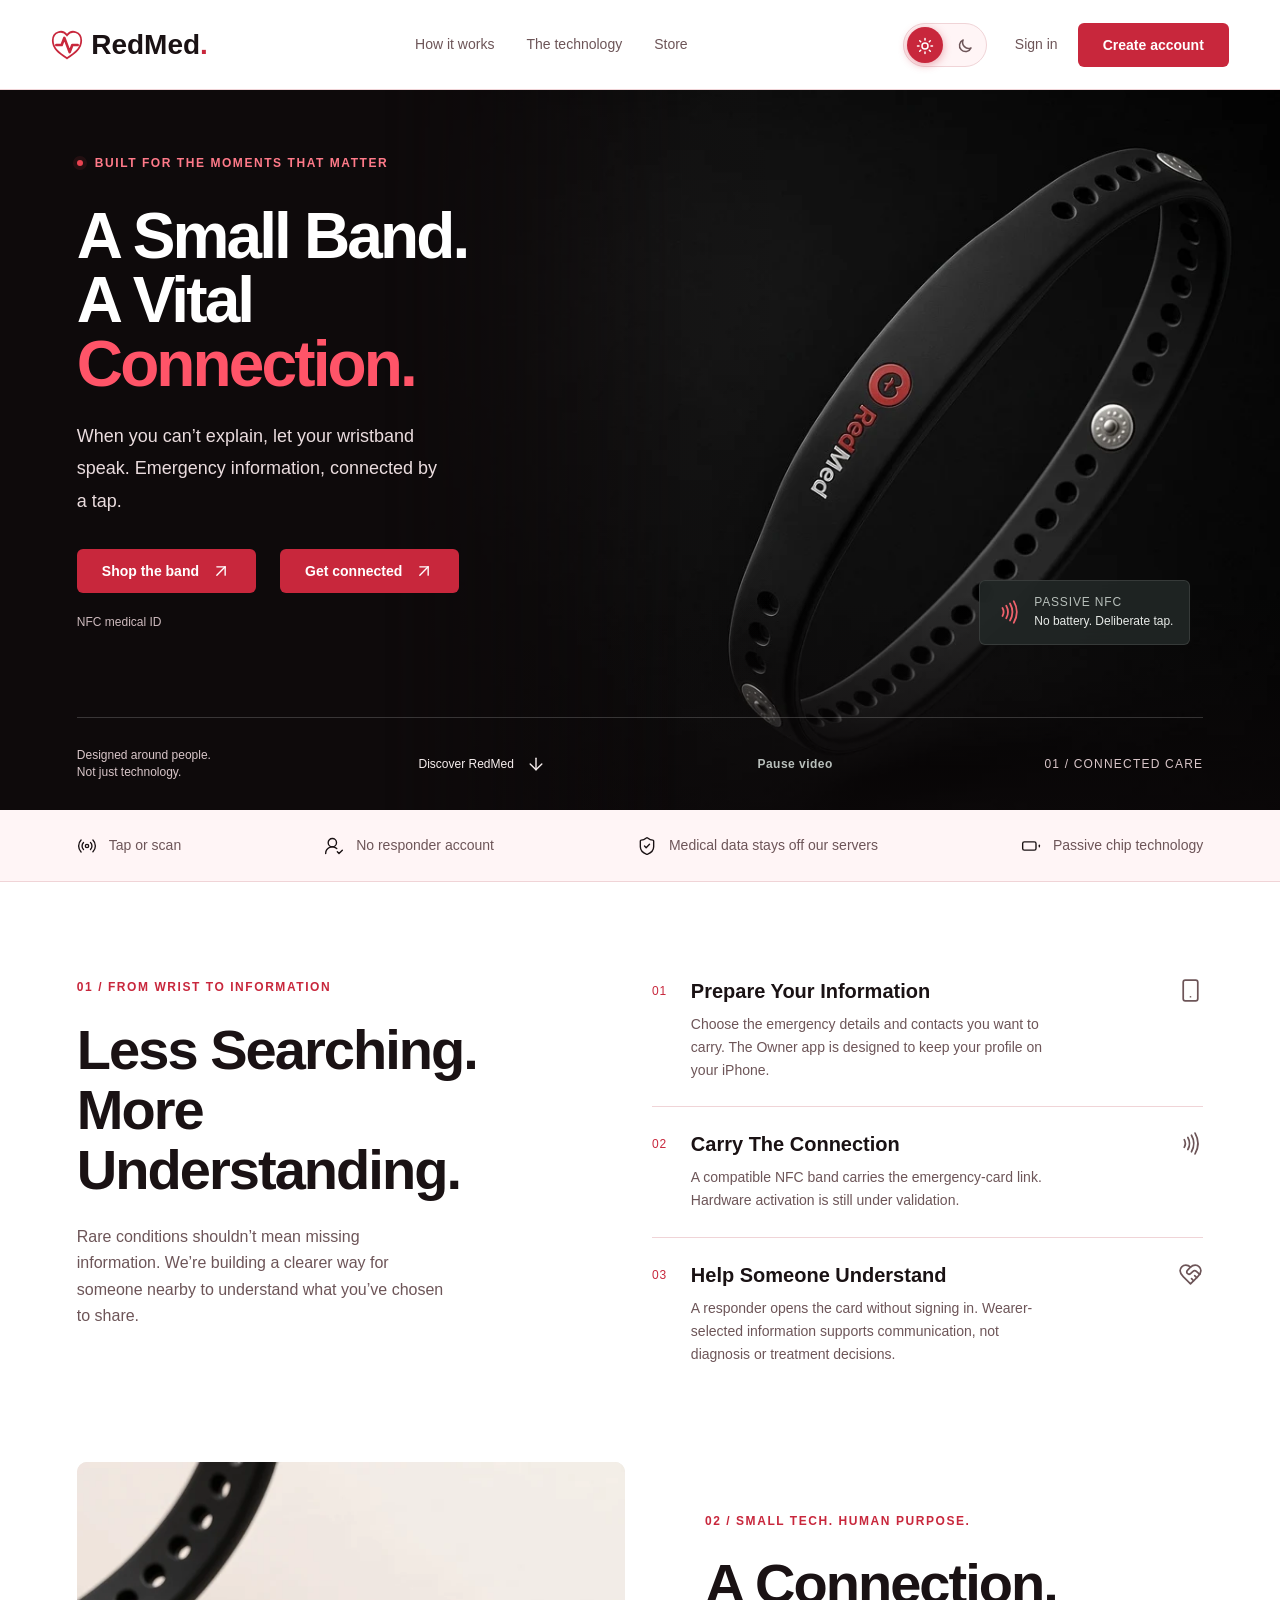
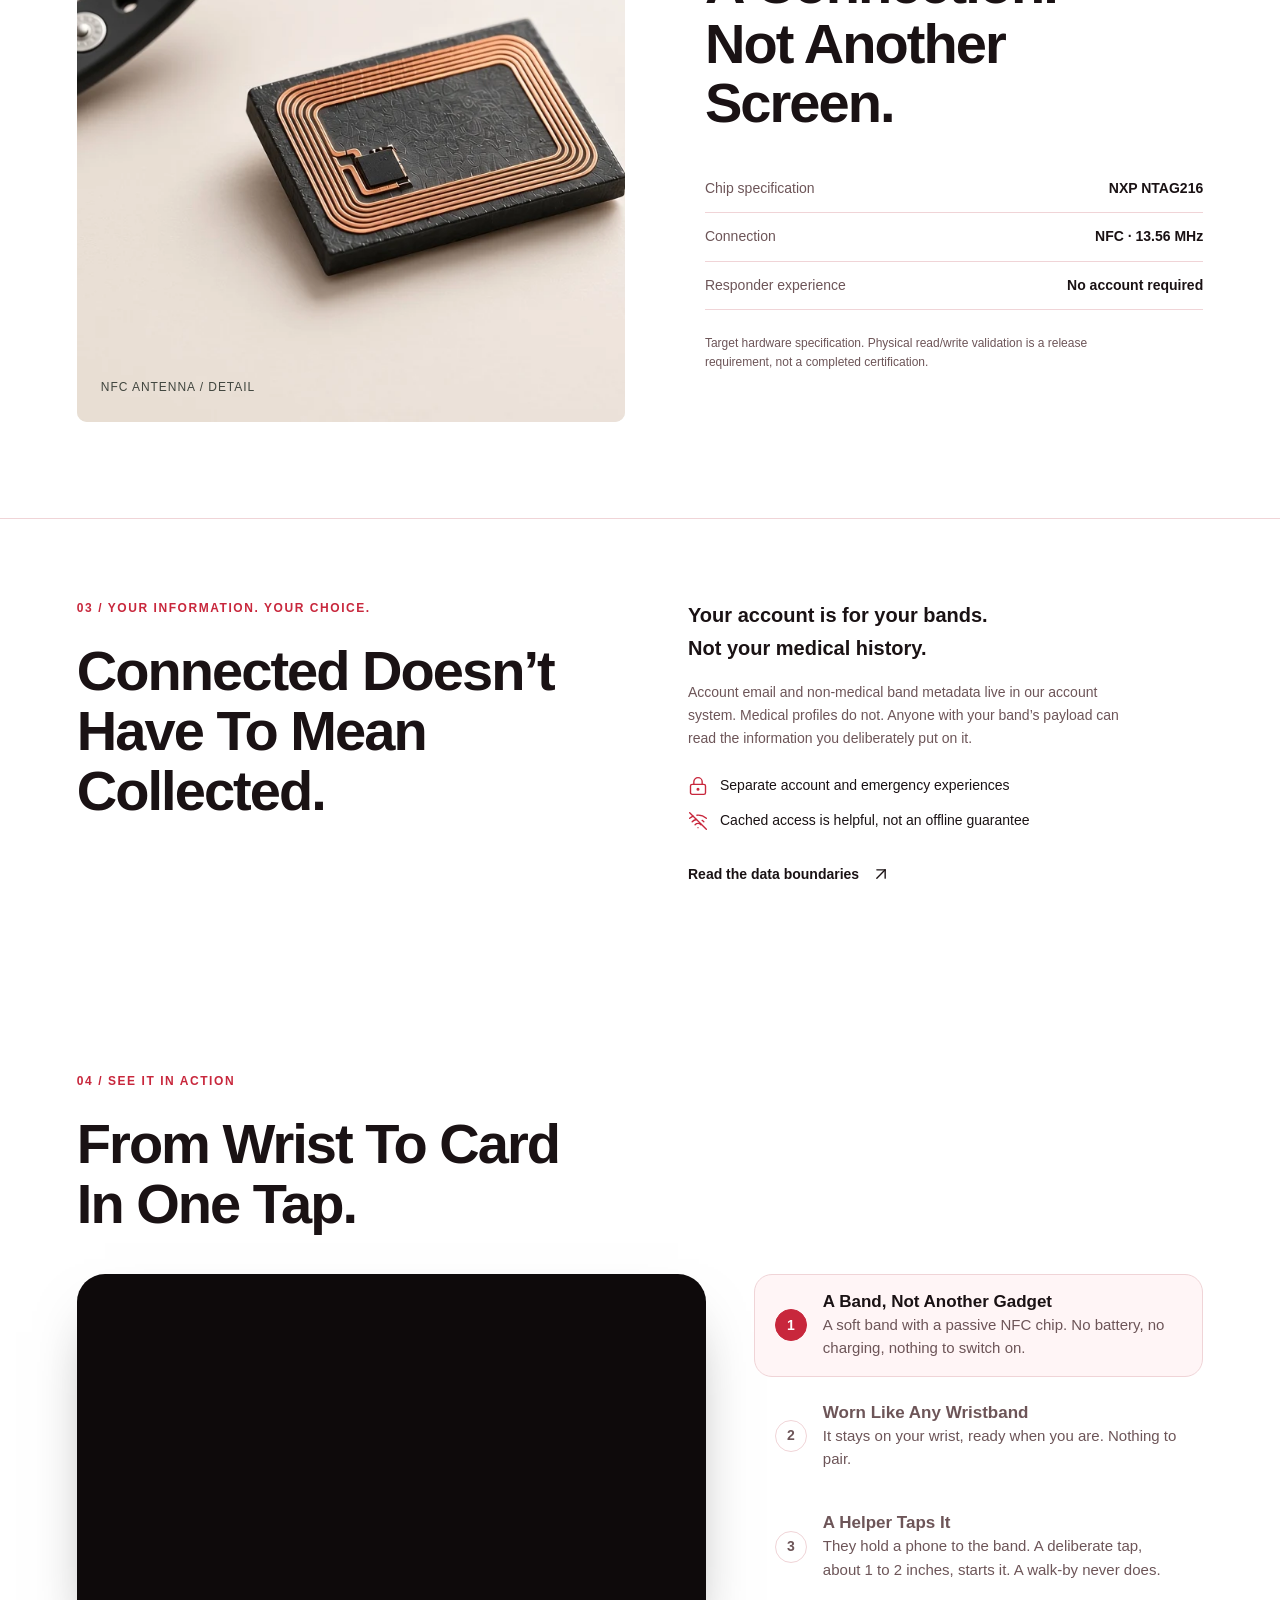
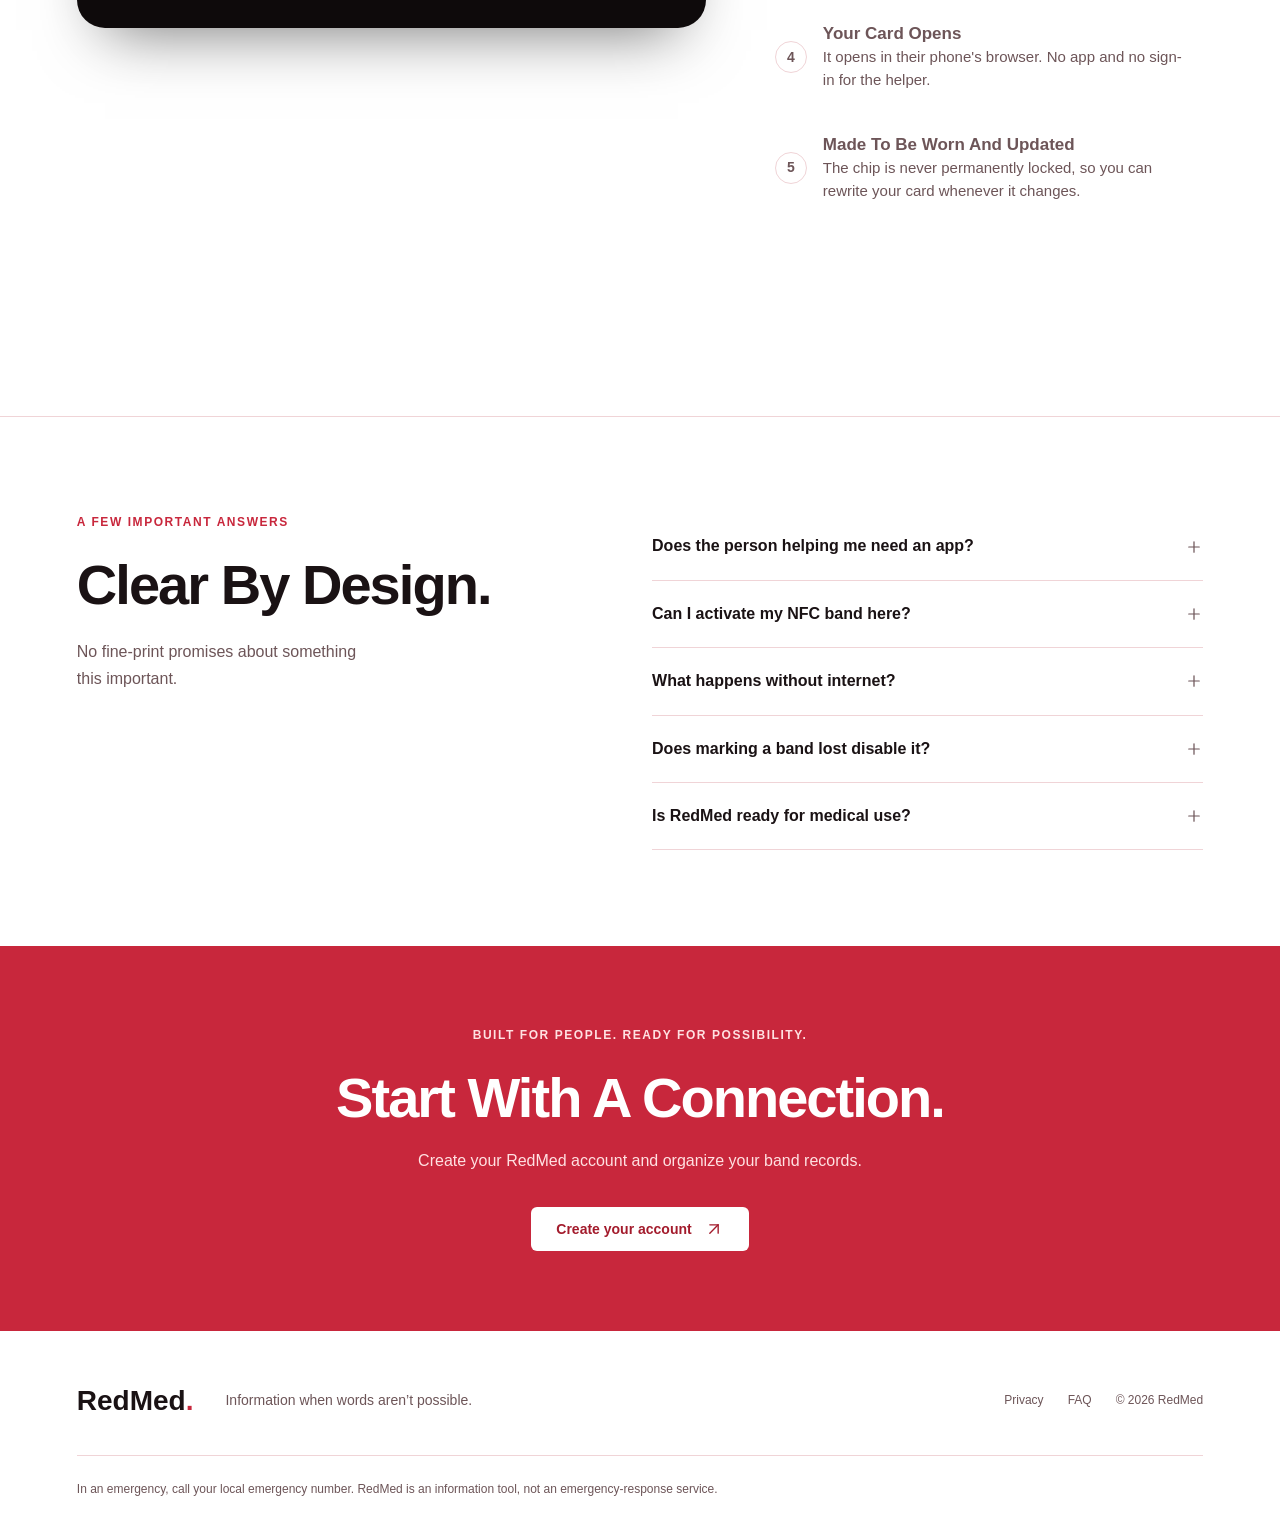
==== index.html @ 0100a0ba "Sync passerby shell from Roooted1776/frisky" ====
<!doctype html>
<html lang="en">
<head>
  <meta charset="UTF-8">
  <meta name="viewport" content="width=device-width, initial-scale=1">
  <meta name="theme-color" content="#ffffff">
  <meta name="referrer" content="no-referrer">
  <meta name="description" content="RedMed is building a medical ID wristband that connects a deliberate NFC tap to wearer-selected emergency information.">
  <title>RedMed · A small band. A vital connection.</title>
  <link rel="icon" href="./favicon.svg" type="image/svg+xml">
  <link rel="preconnect" href="https://api.fontshare.com">
  <link href="https://api.fontshare.com/v2/css?f[]=satoshi@400,500,700,900&f[]=cabinet-grotesk@500,700,800&display=swap" rel="stylesheet">
  <script src="./legacy.js?v=20261002a"></script>
  <script src="./theme.js?v=20261002a"></script>
  <script type="module" crossorigin src="./assets/index-persist-admin.js"></script>
  <link rel="stylesheet" crossorigin href="./assets/index-B1ncWDwK.css">
  <link rel="stylesheet" href="./red-white.css?v=20261002a">
  <script type="module" src="./theme.js?v=20261002a"></script>
  <link rel="preload" as="image" href="./band-hero.webp" fetchpriority="high">
  <style>
    @media(max-width:900px){.hero-actions{flex-wrap:wrap}}
    .hero-product{cursor:pointer}
    .hero-product>video{position:absolute;inset:0;z-index:0;width:100%;height:100%;object-fit:cover;object-position:65% center;pointer-events:none;transition:transform .35s ease-out}
    .hero-product>video[hidden]{display:none}
    .hero-product .product-tag,.hero-product figcaption{z-index:1}
    .hero-motion{border:0;background:transparent;color:#b8bfbb;font:inherit;font-size:.75rem;font-weight:700;letter-spacing:.04em;min-height:44px;padding:0 .25rem;cursor:pointer}
    .hero-motion:hover,.hero-motion:focus-visible{color:#fff}
    @media(max-width:820px){.hero-product>video{object-position:60% center}.hero-bottom{flex-wrap:wrap;row-gap:.5rem}}
    @media(prefers-reduced-motion:reduce){.hero-product>video{transition:none}}
  </style>
</head>
<body>
  <a class="skip" href="#main">Skip to content</a>
  <header class="header">
    <a class="brand" href="#" aria-label="RedMed home">
      <svg viewBox="0 0 36 36" fill="none" aria-hidden="true"><path d="M6 18h6l3-8 6 16 3-8h6" stroke="currentColor" stroke-width="3" stroke-linecap="round" stroke-linejoin="round"/><path d="M18 33C9 27 2 22 2 13 2 3 13 0 18 7 23 0 34 3 34 13c0 9-7 14-16 20Z" stroke="currentColor" stroke-width="2"/></svg>
      <span>RedMed<span class="brand-dot">.</span></span>
    </a>
    <nav aria-label="Main navigation"><a href="#how">How it works</a><a href="#technology">The technology</a><a href="https://redmed.live/store/" rel="noreferrer">Store</a></nav>
    <div class="header-actions"><button class="theme-switch" id="theme-toggle" type="button" role="switch" aria-checked="false" aria-label="Dark mode" title="Switch between light and dark"><span class="tt-track"><svg class="tt-sun" viewBox="0 0 24 24" aria-hidden="true"><circle cx="12" cy="12" r="4"/><path d="M12 2v2M12 20v2M4.9 4.9l1.4 1.4M17.7 17.7l1.4 1.4M2 12h2M20 12h2M4.9 19.1l1.4-1.4M17.7 6.3l1.4-1.4"/></svg><svg class="tt-moon" viewBox="0 0 24 24" aria-hidden="true"><path d="M20 14.5A8 8 0 0 1 9.5 4 8 8 0 1 0 20 14.5z"/></svg><span class="tt-thumb"></span></span></button><button class="text-button account-trigger" data-mode="signin">Sign in</button><button class="button small account-trigger" data-mode="signup">Create account</button></div>
  </header>
  <main id="main">
    <section class="hero">
      <div class="hero-copy">
        <p class="eyebrow"><span class="signal-dot"></span> BUILT FOR THE MOMENTS THAT MATTER</p>
        <h1>A small band.<br>A vital <span>connection.</span></h1>
        <p class="hero-description">When you can’t explain, let your wristband speak. Emergency information, connected by a tap.</p>
        <div class="hero-actions"><a class="button" href="https://redmed.live/store/">Shop the band <i data-lucide="arrow-up-right"></i></a><button class="button account-trigger" data-mode="signup">Get connected <i data-lucide="arrow-up-right"></i></button><button class="text-button" id="demo-open" hidden><span class="play"><i data-lucide="play"></i></span> See how it works</button></div>
        <p class="hero-note">NFC medical ID</p>
      </div>
      <figure class="hero-product">
        <img src="./band-hero.webp" alt="" aria-hidden="true" width="1429" height="804">
        <video id="hero-video" autoplay muted loop playsinline preload="auto" poster="./band-hero.webp" width="1264" height="720" aria-label="RedMed band">
          <source src="/assets/hero-mobile.mp4" type="video/mp4" media="(max-width: 820px)">
          <source src="/assets/hero-hd.mp4" type="video/mp4">
        </video>
        <div class="product-tag"><i data-lucide="nfc"></i><span>PASSIVE NFC<br><strong>No battery. Deliberate tap.</strong></span></div>
        <figcaption>REDMED BAND</figcaption>
      </figure>
      <div class="hero-bottom"><span>Designed around people.<br>Not just technology.</span><a href="#how">Discover RedMed <i data-lucide="arrow-down"></i></a><button type="button" class="hero-motion" id="hero-motion" data-film="hero-video" aria-pressed="false"><span id="hero-motion-label" data-film-label>Pause video</span></button><span class="hero-index">01 / CONNECTED CARE</span></div>
    </section>
    <div class="principles"><span><i data-lucide="radio"></i> Tap or scan</span><span><i data-lucide="user-round-check"></i> No responder account</span><span><i data-lucide="shield-check"></i> Medical data stays off our servers</span><span><i data-lucide="battery"></i> Passive chip technology</span></div>
    <section class="story section" id="how">
      <div class="section-heading"><p class="eyebrow">01 / FROM WRIST TO INFORMATION</p><h2>Less searching.<br>More understanding.</h2><p>Rare conditions shouldn’t mean missing information. We’re building a clearer way for someone nearby to understand what you’ve chosen to share.</p></div>
      <div class="steps">
        <article><span class="step-number">01</span><div><h3>Prepare your information</h3><p>Choose the emergency details and contacts you want to carry. The Owner app is designed to keep your profile on your iPhone.</p></div><i data-lucide="smartphone"></i></article>
        <article><span class="step-number">02</span><div><h3>Carry the connection</h3><p>A compatible NFC band carries the emergency-card link. Hardware activation is still under validation.</p></div><i data-lucide="nfc"></i></article>
        <article><span class="step-number">03</span><div><h3>Help someone understand</h3><p>A responder opens the card without signing in. Wearer-selected information supports communication, not diagnosis or treatment decisions.</p></div><i data-lucide="heart-handshake"></i></article>
      </div>
    </section>
    <section class="technology section" id="technology">
      <div class="tech-image"><img src="./nfc-detail.webp" alt="Copper NFC antenna beside a silicone band" width="1429" height="804" loading="lazy"><span class="image-label">NFC ANTENNA / DETAIL</span></div>
      <div class="tech-copy"><p class="eyebrow">02 / SMALL TECH. HUMAN PURPOSE.</p><h2>A connection.<br>Not another screen.</h2><dl><div><dt>Chip specification</dt><dd>NXP NTAG216</dd></div><div><dt>Connection</dt><dd>NFC · 13.56 MHz</dd></div><div><dt>Responder experience</dt><dd>No account required</dd></div></dl><p class="fineprint">Target hardware specification. Physical read/write validation is a release requirement, not a completed certification.</p></div>
    </section>
    <section class="privacy-section section" id="privacy">
      <div><p class="eyebrow">03 / YOUR INFORMATION. YOUR CHOICE.</p><h2>Connected doesn’t<br>have to mean collected.</h2></div>
      <div class="privacy-copy"><p class="large-copy">Your account is for your bands.<br>Not your medical history.</p><p>Account email and non-medical band metadata live in our account system. Medical profiles do not. Anyone with your band’s payload can read the information you deliberately put on it.</p><div class="privacy-line"><i data-lucide="lock-keyhole"></i><span>Separate account and emergency experiences</span></div><div class="privacy-line"><i data-lucide="wifi-off"></i><span>Cached access is helpful, not an offline guarantee</span></div><button class="text-button" id="privacy-open">Read the data boundaries <i data-lucide="arrow-up-right"></i></button></div>
    </section>
    <section class="process-section section" id="process" aria-labelledby="process-head">
      <div class="process-heading"><p class="eyebrow">04 / SEE IT IN ACTION</p><h2 id="process-head">From wrist to card<br>in one tap.</h2></div>
      <figure class="process-film">
        <video id="process-film" autoplay muted loop playsinline preload="metadata" poster="/assets/how-it-works-poster.jpg" width="1280" height="720" aria-label="A RedMed band is worn, a phone taps it, and the emergency card opens">
          <source src="/assets/how-it-works.webm" type="video/webm">
          <source src="/assets/how-it-works.mp4" type="video/mp4">
        </video>
      </figure>
      <ol class="process-steps" aria-label="What happens in the video">
        <li><button type="button" class="process-step on" data-start="0" data-end="4"><span class="n">1</span><span class="t"><h3>A band, not another gadget</h3><p>A soft band with a passive NFC chip. No battery, no charging, nothing to switch on.</p></span></button></li>
        <li><button type="button" class="process-step" data-start="4" data-end="6"><span class="n">2</span><span class="t"><h3>Worn like any wristband</h3><p>It stays on your wrist, ready when you are. Nothing to pair.</p></span></button></li>
        <li><button type="button" class="process-step" data-start="6" data-end="8"><span class="n">3</span><span class="t"><h3>A helper taps it</h3><p>They hold a phone to the band. A deliberate tap, about 1 to 2 inches, starts it. A walk-by never does.</p></span></button></li>
        <li><button type="button" class="process-step" data-start="8" data-end="10"><span class="n">4</span><span class="t"><h3>Your card opens</h3><p>It opens in their phone's browser. No app and no sign-in for the helper.</p></span></button></li>
        <li><button type="button" class="process-step" data-start="10" data-end="12.05"><span class="n">5</span><span class="t"><h3>Made to be worn and updated</h3><p>The chip is never permanently locked, so you can rewrite your card whenever it changes.</p></span></button></li>
      </ol>
      <p class="process-detail" id="process-detail"></p>
    </section>
    <section class="faq section" id="questions">
      <div><p class="eyebrow">A FEW IMPORTANT ANSWERS</p><h2>Clear by design.</h2><p>No fine-print promises about something this important.</p></div>
      <div class="faq-list">
        <details><summary>Does the person helping me need an app?<i data-lucide="plus"></i></summary><p>The Assist web card is designed to open from a compatible phone’s NFC reader or camera without a RedMed account. Device compatibility and a usable web connection or previously cached shell are required.</p></details>
        <details><summary>Can I activate my NFC band here?<i data-lucide="plus"></i></summary><p>This portal can register a chip’s serial number on supported Web NFC devices, or let you enter it manually. That is an inventory record, not medical-card activation. The native iOS writing and read-back flow remains a separate, gated feature.</p></details>
        <details><summary>What happens without internet?<i data-lucide="plus"></i></summary><p>A previously loaded Assist shell may work from its cache. A phone that has never opened it cannot rely on offline access. Keep essential engraved information or another non-digital backup.</p></details>
        <details><summary>Does marking a band lost disable it?<i data-lucide="plus"></i></summary><p>No. Statuses here are private inventory labels. A local payload on a band cannot be remotely revoked or rewritten through this account.</p></details>
        <details><summary>Is RedMed ready for medical use?<i data-lucide="plus"></i></summary><p>Clinical-content review, physical-band validation and production-origin readiness are still release gates. It is not a replacement for emergency services or professional medical care.</p></details>
      </div>
    </section>
    <section class="closing"><p class="eyebrow">BUILT FOR PEOPLE. READY FOR POSSIBILITY.</p><h2>Start with a connection.</h2><p>Create your RedMed account and organize your band records.</p><button class="button light account-trigger" data-mode="signup">Create your account <i data-lucide="arrow-up-right"></i></button></section>
  </main>
  <footer><a class="brand" href="#"><span>RedMed<span class="brand-dot">.</span></span></a><p>Information when words aren’t possible.</p><div><button class="text-button" id="footer-privacy">Privacy</button><a href="#questions">FAQ</a><span>© 2026 RedMed</span></div><p class="footer-disclaimer">In an emergency, call your local emergency number. RedMed is an information tool, not an emergency-response service.</p></footer>

  <dialog id="account-dialog" aria-labelledby="account-title">
    <button class="icon-button dialog-close" aria-label="Close account"><i data-lucide="x"></i></button>
    <div class="auth-view" id="auth-view"><p class="eyebrow">YOUR REDMED CONNECTION</p><h2 id="account-title">Welcome back.</h2><p id="auth-description">Sign in to manage your band records.</p><div class="auth-tabs" role="group" aria-label="Account mode"><button id="signin-tab" class="active">Sign in</button><button id="signup-tab">Create account</button></div>
      <form id="auth-form"><label id="username-field" hidden>Username (optional)<input id="auth-username" name="username" type="text" autocomplete="username" minlength="3" maxlength="24" pattern="[A-Za-z0-9_]{3,24}" placeholder="letters, numbers, underscore"></label><label>Email address<input id="auth-email" name="email" type="email" autocomplete="email" required maxlength="254" placeholder="you@example.com"></label><label>Password<input id="auth-password" name="password" type="password" autocomplete="current-password" required minlength="12" maxlength="128" placeholder="At least 12 characters"></label><label class="consent" id="signup-consent" hidden><input type="checkbox" id="privacy-consent"> <span>I understand this account stores email and band metadata, not medical information. I have read the <button type="button" id="consent-privacy">data boundaries</button>.</span></label><button class="button full" id="auth-submit">Sign in <i data-lucide="arrow-right"></i></button></form>
      <div class="auth-help"><button class="text-button" id="forgot-password">Forgot password?</button><button class="text-button" id="verify-open">Confirm email / invitation</button></div>
      <section id="verify-panel" hidden><h3>Finish your connection.</h3><p class="fineprint">Paste the confirmation, invitation or recovery link from your RedMed email. It is verified directly with Supabase, never saved in your band records. Do not paste a medical-card link.</p><form id="verify-form"><label>Email verification link<input id="verification-link" type="url" autocomplete="off" required maxlength="4096" placeholder="https://…supabase.co/auth/v1/verify?…"></label><button class="button secondary full">Verify email link</button></form><button class="text-button" id="resend-confirmation">Resend signup confirmation</button></section>
      <p id="auth-status" class="status" role="status" aria-live="polite"></p><p class="fineprint">This sign-in stays on this browser until you sign out. Never enter medical information here.</p>
    </div>
    <div id="dashboard" hidden>
      <p class="eyebrow">MEMBER WORKSPACE</p><h2>Your connection hub.</h2><p id="member-email" class="member-email"></p><button class="button secondary full" id="admin-open" hidden>Administration <i data-lucide="shield-check"></i></button>
      <div class="dashboard-heading"><div><h3>Your bands</h3><p class="fineprint">Private inventory. Not activation or proof of ownership.</p></div><button id="refresh-bands" class="icon-button" aria-label="Refresh bands"><i data-lucide="refresh-cw"></i></button></div>
      <div id="bands-list" aria-live="polite"></div>
      <details class="register-panel"><summary>Register a band record <i data-lucide="plus"></i></summary><p class="fineprint">Use only a hardware UID. Do not paste a link, emergency card, or medical details.</p><button class="button secondary full" id="scan-nfc"><i data-lucide="nfc"></i> Read chip serial</button><p id="nfc-status" class="fineprint" role="status"></p><form id="band-form"><label>Chip serial / UID<input id="band-serial" required pattern="[0-9A-Fa-f]{8,32}" minlength="8" maxlength="32" autocomplete="off" placeholder="8–32 hexadecimal characters"></label><div class="form-row"><label>Band color<select id="band-color"><option value="red">Red</option><option value="black">Black</option><option value="white">White</option><option value="other">Other</option></select></label><label>Record status<select id="band-status"><option value="registered">Registered</option><option value="in_use">In use</option><option value="lost">Lost</option><option value="retired">Retired</option></select></label></div><button class="button full">Save band record <i data-lucide="plus"></i></button></form></details>
      <p id="dashboard-status" class="status" role="status"></p>
      <details class="account-settings"><summary>Account security <i data-lucide="chevron-down"></i></summary><form id="password-form"><label>New password<input type="password" id="new-password" autocomplete="new-password" required minlength="12" maxlength="128"></label><button class="button secondary full">Update password</button></form></details>
      <button id="signout" class="button secondary full"><i data-lucide="log-out"></i> Sign out</button>
    </div>
  </dialog>
  <dialog id="admin-dialog" aria-labelledby="admin-title">
    <button class="icon-button dialog-close" aria-label="Close administration"><i data-lucide="x"></i></button>
    <div class="admin-heading"><div><p class="eyebrow">REDMED / OPERATIONS</p><h2 id="admin-title">Member administration.</h2><p>Accounts and inventory. Never medical records.</p></div><span class="admin-badge"><i data-lucide="shield-check"></i> Restricted access</span></div>
    <div class="admin-metrics"><article><span>Total accounts</span><strong id="admin-users-count">—</strong></article><article><span>Registered bands</span><strong id="admin-bands-count">—</strong></article><article><span>Clinical data stored</span><strong>None</strong></article></div>
    <div class="admin-toolbar"><form id="admin-search-form"><label class="sr-only" for="admin-search">Search email</label><input id="admin-search" type="search" maxlength="254" placeholder="Search account email"><button class="button small secondary">Search</button></form><button id="admin-refresh" class="icon-button" aria-label="Refresh administration"><i data-lucide="refresh-cw"></i></button></div>
    <p class="status" id="admin-status" role="status"></p>
    <div id="admin-users" aria-live="polite"></div>
    <div class="admin-pagination"><button class="button small secondary" id="admin-prev">Previous</button><span id="admin-page"></span><button class="button small secondary" id="admin-next">Next</button></div>
    <div class="admin-bottom"><section class="admin-invite"><p class="eyebrow">NEW CONNECTION</p><h3>Invite a member.</h3><p class="fineprint">Send a secure invitation. Members set their own password; administrators never see it. Email delivery depends on the configured provider.</p><form id="admin-invite-form"><label>Email address<input id="admin-invite-email" type="email" maxlength="254" autocomplete="off" required placeholder="member@example.com"></label><label class="consent"><input type="checkbox" required><span>I am authorized to invite this person.</span></label><button class="button full">Review and send invitation</button></form></section><section class="admin-audit"><p class="eyebrow">ACCOUNTABILITY</p><h3>Recent actions.</h3><div id="admin-events"></div><p class="fineprint">Last 50 operations. Invitations and access changes are recorded without medical information. Existing admin accounts are protected from suspension.</p></section></div>
  </dialog>
  <dialog id="demo-dialog" aria-labelledby="demo-title"><button class="icon-button dialog-close" aria-label="Close demonstration"><i data-lucide="x"></i></button><p class="eyebrow">INTERACTIVE WALKTHROUGH / NO REAL MEDICAL DATA</p><h2 id="demo-title">A tap starts the connection.</h2><div class="demo-device"><div class="demo-top">REDMED ASSIST <i data-lucide="nfc"></i></div><div id="demo-content"></div></div><div class="demo-controls"><button class="button secondary" id="demo-back">Back</button><span id="demo-count"></span><button class="button" id="demo-next">Next <i data-lucide="arrow-right"></i></button></div><p class="fineprint">Illustrative workflow only. This does not scan, write, or activate a band.</p></dialog>
  <dialog id="privacy-dialog" aria-labelledby="privacy-title"><button class="icon-button dialog-close" aria-label="Close privacy details"><i data-lucide="x"></i></button><p class="eyebrow">DATA BOUNDARIES / SEPTEMBER 2026</p><h2 id="privacy-title">What your account holds.</h2><div class="privacy-detail"><h3>Account data</h3><p>Supabase Auth processes your email and password for authentication. The band registry stores your account ID, chip serial, color, inventory status and registration date. Database policies restrict these records to your authenticated account.</p><h3>What stays out</h3><p>Do not enter diagnoses, emergency contacts, care instructions, medical-card URLs or band payloads here. This portal does not collect them. NFC reading uses only the tag serial number and never reads or uploads NDEF record content.</p><h3>Important limits</h3><p>A chip UID is not proof of ownership and is not an authentication secret. Changing a band’s inventory status does not revoke its payload. Anyone with that payload can read its wearer-selected information.</p><h3>Session and infrastructure</h3><p>Sign-in stays in this browser until you sign out. Supabase processes account requests; hosting infrastructure may process request metadata such as IP addresses. There are no advertising or analytics SDKs on this portal.</p><h3>Administrator access</h3><p>Authorized administrators can view account emails, verification status, band counts and account dates, invite members, and suspend or restore account access. Administrative actions are audited. The admin panel does not expose medical information or band payloads.</p><h3>Your controls</h3><p>You can remove band records, change your password, and request an email recovery link. Email delivery depends on provider configuration. Full account deletion is not yet self-service; do not use this development portal for a medical-care dependency.</p></div></dialog>
  <script src="./hero.js?v=20261002a"></script>
  <script src="./process.js?v=20261002a"></script>
  <script type="module">
    const params = new URLSearchParams(location.search);
    const mode = params.get("auth") || params.get("account");
    if (mode === "signin" || mode === "signup") {
      const started = Date.now();
      const timer = setInterval(() => {
        const dialog = document.getElementById("account-dialog");
        const tab = document.getElementById(mode + "-tab");
        if (dialog && dialog.open && tab && tab.classList.contains("active")) {
          clearInterval(timer);
          return;
        }
        document.querySelector('.account-trigger[data-mode="' + mode + '"]')?.click();
        if (Date.now() - started > 4000) clearInterval(timer);
      }, 50);
    }
  </script>
</body>
</html>
---- assets/index-B1ncWDwK.css ----
@layer base,layout,components,responsive;@layer base{:root{--bg:#f7f7f3;--surface:#fff;--ink:#202323;--muted:#626868;--border:#dedfda;--accent:#c8273c;--accent-hover:#ad2032;--hero:#171819;--hero-ink:#f8f8f5;--hero-muted:#b7bcba;--soft:#edeee9;--font-body:"Satoshi",sans-serif;--font-display:"Cabinet Grotesk",sans-serif;--text-xs:.75rem;--text-sm:.875rem;--text-base:1rem;--text-lg:1.25rem;--text-xl:clamp(1.5rem,2.5vw,2.25rem);--text-2xl:clamp(2rem,4.4vw,3.5rem);--s1:.25rem;--s2:.5rem;--s3:.75rem;--s4:1rem;--s5:1.25rem;--s6:1.5rem;--s8:2rem;--s10:2.5rem;--s12:3rem;--s16:4rem;--s20:5rem;--s24:6rem;color-scheme:light}:root[data-theme=dark]{--bg:#1d2020;--surface:#252929;--ink:#f3f4ed;--muted:#b3b9b5;--border:#414646;--soft:#292e2c;color-scheme:dark}*{box-sizing:border-box}html{scroll-behavior:smooth;scroll-padding-top:6rem}body{margin:0;background:var(--bg);color:var(--ink);font-family:var(--font-body);font-size:var(--text-base);line-height:1.65;-webkit-font-smoothing:antialiased}button,input,select{font:inherit}button,a,input,select,summary{-webkit-tap-highlight-color:transparent}button,a{touch-action:manipulation}button{cursor:pointer}button:disabled{cursor:wait;opacity:.6}a{color:inherit;text-decoration:none}button{color:inherit}h1,h2,h3,p,figure{margin:0}h1,h2{font-family:var(--font-display);font-weight:700;line-height:1.07;letter-spacing:-.035em}h2{font-size:var(--text-2xl)}h3{font-size:var(--text-lg);line-height:1.35;font-weight:700}p{color:var(--muted)}img{max-width:100%;display:block}svg.lucide{width:20px;height:20px;flex:none;stroke-width:1.65}button:focus-visible,a:focus-visible,summary:focus-visible,input:focus-visible,select:focus-visible{outline:3px solid var(--accent);outline-offset:4px}::selection{background:var(--accent);color:#fff}[hidden]{display:none!important}.skip{position:fixed;left:var(--s4);top:-5rem;background:var(--surface);padding:var(--s3);z-index:100}.skip:focus{top:var(--s4)}.eyebrow{font-size:var(--text-xs);letter-spacing:.13em;font-weight:700;line-height:1.5}.fineprint{font-size:var(--text-xs);line-height:1.6}.button{display:inline-flex;align-items:center;justify-content:center;gap:var(--s4);background:var(--accent);color:#fff;padding:var(--s4) var(--s6);border:1px solid transparent;border-radius:6px;min-height:52px;font-size:var(--text-sm);font-weight:700;transition:background .2s,transform .2s}.button:hover{background:var(--accent-hover);transform:translateY(-1px)}.button.small{min-height:44px;padding:var(--s3) var(--s5)}.button.secondary{background:transparent;color:var(--ink);border-color:var(--border)}.button.secondary:hover{background:var(--soft)}.button.light{background:#fff;color:#a31b2c}.button.light:hover{background:#f1e8e5}.full{width:100%}.text-button{border:0;background:none;display:inline-flex;align-items:center;justify-content:center;gap:var(--s3);font-size:var(--text-sm);font-weight:700;padding:var(--s3) 0;min-height:44px}.text-button:hover{color:var(--accent)}.icon-button{display:inline-flex;align-items:center;justify-content:center;width:44px;height:44px;border:0;background:transparent;border-radius:50%;flex:none}.icon-button:hover{background:var(--soft)}.section{padding:var(--s24) clamp(var(--s6),6vw,var(--s24));max-width:1560px;margin:auto}}@layer layout{.header{height:90px;padding:0 clamp(var(--s6),4vw,var(--s16));display:flex;align-items:center;justify-content:space-between;gap:var(--s6);background:var(--bg);border-bottom:1px solid var(--border)}.brand{display:flex;align-items:center;gap:var(--s2);font-family:var(--font-display);font-size:1.75rem;font-weight:800;line-height:1}.brand>svg{width:32px;height:32px;color:var(--accent)}.brand-dot{color:var(--accent)}nav,.header-actions{display:flex;align-items:center;gap:var(--s8)}.header-actions .text-button{font-weight:500;color:var(--muted)}.header-actions .text-button:hover{color:var(--ink)}nav a{font-size:var(--text-sm);color:var(--muted);font-weight:500}nav a:hover{color:var(--ink)}.header-actions{gap:var(--s5)}.hero{position:relative;background:var(--hero);color:var(--hero-ink);overflow:hidden;min-height:650px;padding:var(--s20) clamp(var(--s6),6vw,var(--s24)) var(--s6);display:grid;grid-template-columns:1fr 1fr;isolation:isolate}.hero-copy{padding-top:var(--s6);position:relative;z-index:2;max-width:580px}.hero .eyebrow{color:#c8cbca;display:flex;align-items:center;gap:var(--s3);white-space:nowrap}.signal-dot{height:6px;width:6px;border-radius:50%;background:#ea4351;box-shadow:0 0 0 4px #ea43511a;display:inline-block;flex:none}.hero h1{font-size:var(--text-2xl);margin:var(--s8) 0 var(--s6);font-weight:700;max-width:500px}.hero h1 span{color:#f25865}.hero-description{color:var(--hero-muted);max-width:365px;font-size:var(--text-base);line-height:1.8}.hero-actions{display:flex;align-items:center;gap:var(--s6);margin-top:var(--s8)}.hero .text-button:hover{color:#ff8d97}.play{display:flex;border:1px solid #626867;border-radius:50%;width:28px;height:28px;align-items:center;justify-content:center}.play .lucide{width:12px;height:12px}.hero-note{font-size:var(--text-xs);color:#b1b8b4;margin-top:var(--s5)}.hero-product{position:absolute;z-index:0;left:35%;right:-4%;top:0;height:570px;overflow:hidden}.hero-product>img{width:100%;height:100%;object-fit:cover;object-position:65% center}.product-tag{position:absolute;right:10%;top:68%;padding:var(--s3) var(--s4);display:flex;gap:var(--s3);align-items:center;background:#222726e8;border:1px solid #666b6755;border-radius:6px;color:#b7bfba;font-size:var(--text-xs);letter-spacing:.07em;backdrop-filter:blur(10px)}.product-tag>.lucide{width:26px;height:26px;color:#ef626c}.product-tag strong{font-size:var(--text-xs);color:#e7eae7;font-weight:500;letter-spacing:0}.hero-product figcaption{position:absolute;right:11%;bottom:var(--s3);font-size:var(--text-xs);letter-spacing:.12em;color:#a8afaa}.hero-bottom{grid-column:1/-1;position:relative;z-index:1;margin-top:var(--s20);padding-top:var(--s6);border-top:1px solid #ffffff20;display:flex;justify-content:space-between;align-items:center;color:#b8bfbb;font-size:var(--text-xs);line-height:1.4}.hero-bottom a{display:flex;gap:var(--s3);align-items:center}.hero-index{letter-spacing:.1em}.principles{padding:var(--s6) clamp(var(--s6),6vw,var(--s24));display:flex;justify-content:space-between;align-items:center;gap:var(--s6);border-bottom:1px solid var(--border)}.principles span{display:flex;align-items:center;gap:var(--s3);font-size:var(--text-sm);color:var(--muted)}.principles .lucide{color:var(--ink)}.story{display:grid;grid-template-columns:1fr 1.15fr;gap:var(--s24)}.section-heading .eyebrow{margin-bottom:var(--s6);color:var(--accent)}.section-heading>p:last-child{max-width:370px;margin-top:var(--s6)}.steps article{display:flex;gap:var(--s6);align-items:start;padding:var(--s6) 0;border-bottom:1px solid var(--border)}.steps article:first-child{padding-top:0}.steps article:last-child{border-bottom:0;padding-bottom:0}.step-number{color:var(--accent);font-size:var(--text-xs);letter-spacing:.06em;padding-top:var(--s1)}.steps h3{margin-bottom:var(--s2)}.steps p{font-size:var(--text-sm);max-width:355px}.steps .lucide{margin-left:auto;width:25px;height:25px;color:var(--muted)}.technology{padding-top:0;display:grid;grid-template-columns:1.1fr 1fr;gap:var(--s20);align-items:center}.tech-image{height:560px;position:relative;border-radius:10px;overflow:hidden;background:#eeeae2}.tech-image img{height:100%;width:100%;object-fit:cover;object-position:32% center}.image-label{position:absolute;bottom:var(--s6);left:var(--s6);font-size:var(--text-xs);color:#41463f;letter-spacing:.08em}.tech-copy .eyebrow{color:var(--accent);margin-bottom:var(--s6)}.tech-copy>p:not(.eyebrow){margin-top:var(--s6);max-width:400px}.tech-copy dl{margin:var(--s8) 0 0}.tech-copy dl div{display:flex;justify-content:space-between;border-bottom:1px solid var(--border);padding:var(--s3) 0;font-size:var(--text-sm);gap:var(--s6)}.tech-copy dt{color:var(--muted)}.tech-copy dd{margin:0;font-weight:700}.privacy-section{border-top:1px solid var(--border);display:grid;grid-template-columns:1fr 1fr;gap:var(--s24);padding-block:var(--s20)}.privacy-section .eyebrow{color:var(--accent);margin-bottom:var(--s6)}.large-copy{font-size:var(--text-lg);color:var(--ink);font-weight:700;margin-bottom:var(--s4)}.privacy-copy>p:not(.large-copy){font-size:var(--text-sm);max-width:450px;margin-bottom:var(--s6)}.privacy-line{display:flex;gap:var(--s3);align-items:center;font-size:var(--text-sm);margin-top:var(--s3)}.privacy-line .lucide{color:var(--accent)}.privacy-copy .text-button{margin-top:var(--s5)}.faq{border-top:1px solid var(--border);display:grid;grid-template-columns:1fr 1.15fr;gap:var(--s24)}.faq .eyebrow{color:var(--accent);margin-bottom:var(--s6)}.faq>div>p:last-child{margin-top:var(--s6);max-width:280px}.faq-list details{border-bottom:1px solid var(--border)}summary{display:flex;align-items:center;justify-content:space-between;gap:var(--s4);font-size:var(--text-base);font-weight:700;cursor:pointer;list-style:none;padding:var(--s5) 0;min-height:56px}summary::-webkit-details-marker{display:none}.faq-list summary .lucide{width:18px;height:18px;color:var(--muted)}details[open] summary .lucide{transform:rotate(45deg)}.faq-list details p{padding-bottom:var(--s5);font-size:var(--text-sm)}.closing{padding:var(--s20) var(--s6);background:#bd2639;color:#fff;text-align:center}.closing .eyebrow{color:#ffe1e2;margin-bottom:var(--s6)}.closing p:not(.eyebrow){color:#ffe1e2;margin:var(--s5) 0 var(--s8)}footer{padding:var(--s12) clamp(var(--s6),6vw,var(--s24)) var(--s8);display:flex;align-items:center;gap:var(--s8);flex-wrap:wrap}footer>p{font-size:var(--text-sm)}footer>div{margin-left:auto;display:flex;align-items:center;gap:var(--s6);font-size:var(--text-xs);color:var(--muted)}footer .text-button{font-size:var(--text-xs);font-weight:500}.footer-disclaimer{flex:0 0 100%;border-top:1px solid var(--border);padding-top:var(--s6);font-size:var(--text-xs)}}@layer components{dialog{border:1px solid var(--border);border-radius:12px;background:var(--surface);color:var(--ink);padding:var(--s10);width:min(570px,calc(100% - 32px));max-height:90dvh;overflow:auto;box-shadow:0 24px 90px #0004}dialog::backdrop{background:#080d0ec9;backdrop-filter:blur(5px)}body.modal-open{overflow:hidden}.dialog-close{position:absolute;right:var(--s3);top:var(--s3)}dialog .eyebrow{color:var(--accent);margin-bottom:var(--s4);padding-right:var(--s6)}dialog h2{font-size:var(--text-xl);margin-bottom:var(--s3)}dialog h3{font-size:var(--text-base)}.auth-tabs{display:flex;gap:var(--s2);background:var(--soft);padding:var(--s1);border-radius:6px;margin:var(--s6) 0}.auth-tabs button{flex:1;padding:var(--s3);min-height:44px;border:0;border-radius:4px;background:none;font-size:var(--text-sm);font-weight:700}.auth-tabs button.active{background:var(--surface);box-shadow:0 2px 5px #0001}form{display:flex;flex-direction:column;gap:var(--s5)}label{display:flex;flex-direction:column;gap:var(--s2);font-size:var(--text-sm);font-weight:700}input,select{width:100%;border:1px solid var(--border);background:var(--bg);color:var(--ink);border-radius:5px;min-height:48px;padding:var(--s3);font-size:var(--text-base)}input::placeholder{color:var(--muted);font-size:var(--text-sm)}.consent{display:flex;flex-direction:row;gap:var(--s3);font-size:var(--text-xs);font-weight:400;align-items:flex-start}.consent input{width:18px;min-height:18px;height:18px;flex:none;margin-top:var(--s1);accent-color:var(--accent)}.consent button{background:none;border:none;text-decoration:underline;padding:0;font-size:inherit;font-weight:700}.status{font-size:var(--text-sm);margin:var(--s4) 0;overflow-wrap:anywhere;min-height:0}.status:not(:empty){padding:var(--s3);background:var(--soft);border-radius:4px;color:var(--ink)}.status.error{color:#a91e32;background:#ffe8e9}#dashboard{padding-top:var(--s2)}.member-email{font-size:var(--text-sm);overflow-wrap:anywhere}.dashboard-heading{display:flex;align-items:center;justify-content:space-between;gap:var(--s4);margin-top:var(--s8);margin-bottom:var(--s4)}.band-empty{border:1px dashed var(--border);text-align:center;padding:var(--s8) var(--s5);border-radius:8px}.band-empty .lucide{width:30px;height:30px;color:var(--accent);margin-bottom:var(--s3)}.band-empty h3{margin-bottom:var(--s2)}.band-empty p{font-size:var(--text-sm)}.band-row{border:1px solid var(--border);border-radius:6px;padding:var(--s4);margin-bottom:var(--s3);display:grid;grid-template-columns:1fr auto;gap:var(--s3)}.band-row strong{font-size:var(--text-sm);overflow-wrap:anywhere;display:block}.band-row p{font-size:var(--text-xs)}.band-row select{font-size:var(--text-sm);min-height:44px;grid-column:1/-1}.band-row button{color:var(--muted)}.register-panel{border-block:1px solid var(--border);margin-top:var(--s5)}.register-panel>p{margin-bottom:var(--s4)}.register-panel form{padding-bottom:var(--s5)}#nfc-status{margin:var(--s3) 0 var(--s4)}.form-row{display:grid;grid-template-columns:1fr 1fr;gap:var(--s4)}.account-settings{margin-bottom:var(--s5)}.account-settings form{padding-bottom:var(--s5)}.privacy-detail h3{margin-top:var(--s6);margin-bottom:var(--s2)}.privacy-detail p{font-size:var(--text-sm)}.demo-device{margin:var(--s6) auto;padding:var(--s5);border:5px solid #343938;border-radius:28px;max-width:310px;min-height:325px;background:var(--bg)}.demo-top{display:flex;justify-content:space-between;align-items:center;font-size:var(--text-xs);letter-spacing:.1em;color:var(--accent);border-bottom:1px solid var(--border);padding-bottom:var(--s4)}#demo-content{padding-top:var(--s8)}#demo-content>.lucide{width:40px;height:40px;color:var(--accent);margin-bottom:var(--s5)}#demo-content h3{margin-bottom:var(--s3);font-size:var(--text-lg)}#demo-content p{font-size:var(--text-sm)}.demo-controls{display:flex;gap:var(--s3);align-items:center;justify-content:space-between;margin-bottom:var(--s5)}#demo-count{font-size:var(--text-xs);color:var(--muted)}.loading{padding:var(--s6);color:var(--muted);animation:breathe 1s ease-in-out infinite alternate}@keyframes breathe{to{opacity:.5}}}@layer responsive{@media(min-width:1500px){.hero{min-height:720px}.hero-copy{padding-top:var(--s12)}.hero-product{height:650px}.hero-bottom{margin-top:var(--s24)}}@media(max-width:1100px){nav{gap:var(--s5)}.header-actions{gap:var(--s2)}.header{padding-inline:var(--s6)}.hero-product{left:33%;right:-15%}.story,.faq,.privacy-section{gap:var(--s12)}.technology{gap:var(--s10)}.principles{flex-wrap:wrap;justify-content:center;gap:var(--s6) var(--s10)}.tech-image{height:530px}}@media(max-width:820px){.header nav{display:none}.hero{min-height:770px;grid-template-columns:1fr;padding-top:var(--s12)}.hero-copy{padding-top:0;max-width:440px}.hero-product{left:30%;right:-10%;top:180px;height:460px}.hero-copy .eyebrow{font-size:.75rem}.hero-description{max-width:300px}.hero-bottom{margin-top:260px}.hero-product figcaption{right:12%;bottom:var(--s2)}.product-tag{right:12%;top:75%}.story,.technology,.privacy-section,.faq{grid-template-columns:1fr;gap:var(--s10)}.section{padding-block:var(--s16)}.technology{padding-top:0}.tech-image{height:390px}.tech-copy dl{max-width:550px}.tech-copy>p:not(.eyebrow){max-width:550px}.section-heading>p:last-child{max-width:540px}.steps p{max-width:100%}.privacy-copy>p:not(.large-copy){max-width:100%}.faq>div>p:last-child{max-width:100%}.principles{display:grid;grid-template-columns:1fr 1fr;padding:var(--s6)}footer{gap:var(--s5)}footer>div{margin-left:0}.hero-index{display:none}}@media(max-width:520px){.header{height:76px;padding-inline:var(--s5);gap:var(--s3)}.brand{font-size:1.55rem}.brand>svg{width:26px;height:26px}.header-actions .button{display:none}.header-actions>.text-button{font-size:var(--text-xs)}.hero{padding:var(--s10) var(--s6) var(--s6);min-height:780px}.hero-copy{max-width:100%}.hero h1{font-size:clamp(2.4rem,9vw,3rem);margin-block:var(--s6)}.hero .eyebrow{white-space:normal;font-size:.75rem;letter-spacing:.075em}.hero-description{max-width:320px}.hero-actions{gap:var(--s5);margin-top:var(--s6)}.hero-actions>.button{padding-inline:var(--s5)}.hero-actions>.text-button{gap:var(--s2);font-size:var(--text-xs)}.hero-note{margin-top:var(--s4)}.hero-product{left:-20%;right:-8%;top:365px;height:325px}.hero-product>img{object-position:60% center}.product-tag{top:57%;right:10%;padding:var(--s2) var(--s3)}.hero-product figcaption{right:10%;font-size:.75rem;bottom:var(--s3)}.hero-bottom{margin-top:320px;font-size:var(--text-xs);padding-top:var(--s5)}.hero-bottom>span{max-width:130px}.principles{gap:var(--s5) var(--s4)}.principles span{font-size:var(--text-xs);align-items:flex-start;gap:var(--s2)}.principles .lucide{width:18px;height:18px}.section{padding-inline:var(--s6)}.steps article{gap:var(--s4)}.tech-image{height:320px}.tech-copy dl div{font-size:var(--text-sm)}h2{font-size:2.25rem}.closing h2{font-size:2.5rem}.closing{padding:var(--s16) var(--s6)}.closing .eyebrow{max-width:290px;margin-inline:auto}footer{padding:var(--s10) var(--s6)}footer>p{flex:0 0 100%}footer>div{justify-content:space-between;width:100%;gap:var(--s4)}dialog{padding:var(--s8) var(--s5);width:calc(100% - 24px)}.form-row{gap:var(--s3)}.brand-dot{display:inline}summary{font-size:var(--text-sm)}}.hero-product{mask-image:linear-gradient(to right,transparent,#000 15%)}.button{white-space:nowrap}@media(max-width:520px){.hero-actions{gap:var(--s4)}.hero-actions>.button{font-size:var(--text-xs);padding-inline:var(--s4);gap:var(--s2)}.hero-actions>.text-button{white-space:nowrap}.hero-product{mask-image:linear-gradient(to right,transparent,#000 12%)}}@media(prefers-reduced-motion:reduce){html{scroll-behavior:auto}*,*:before,*:after{animation:none!important;transition:none!important}}}.sr-only{position:absolute;width:1px;height:1px;padding:0;overflow:hidden;clip:rect(0,0,0,0);white-space:nowrap}.auth-help{display:flex;flex-wrap:wrap;justify-content:space-between;gap:12px;margin-top:12px}#verify-panel{padding:20px;background:var(--soft);border-radius:8px;margin:16px 0}#verify-panel h3{margin-bottom:8px}#verification-link{font-size:14px}#admin-open{margin-top:12px}#admin-dialog{width:min(1120px,calc(100% - 32px));max-width:1120px;padding:40px;max-height:90dvh}.admin-heading{display:flex;justify-content:space-between;align-items:center;gap:24px;margin-bottom:28px}.admin-heading h2{font-size:28px;margin:8px 0 12px}.admin-heading p{font-size:14px}.admin-badge{display:flex;align-items:center;gap:8px;white-space:nowrap;font-size:12px;color:var(--accent);margin-right:16px}.admin-metrics{display:grid;grid-template-columns:repeat(3,1fr);gap:16px;margin-bottom:28px}.admin-metrics article{border:1px solid var(--border);border-radius:8px;padding:20px;background:var(--soft)}.admin-metrics span{display:block;font-size:12px;color:var(--muted)}.admin-metrics strong{display:block;font-family:var(--font-display);font-size:32px;margin-top:4px}.admin-toolbar{display:flex;justify-content:space-between;gap:16px}.admin-toolbar form{display:flex;flex-direction:row;gap:8px;flex:1;max-width:580px}.admin-toolbar input{margin:0;min-width:0}.admin-user{display:grid;grid-template-columns:minmax(0,1.4fr) minmax(0,1fr) 120px;gap:20px;align-items:center;padding:20px 0;border-bottom:1px solid var(--border)}.admin-user-info{min-width:0;overflow-wrap:anywhere}.admin-user-info strong{font-size:14px}.mono{font-family:monospace;overflow-wrap:anywhere}.admin-user-labels{display:flex;gap:6px;flex-direction:column;align-items:flex-start}.admin-pill{font-size:12px;padding:3px 8px;border:1px solid var(--border);border-radius:4px;background:var(--soft)}.admin-user .button{font-size:12px;padding:8px}.admin-pagination{display:flex;align-items:center;justify-content:space-between;gap:12px;margin:20px 0}.admin-pagination span{font-size:12px;color:var(--muted)}.admin-bottom{display:grid;grid-template-columns:1fr 1.2fr;gap:32px;border-top:1px solid var(--border);padding-top:28px}.admin-bottom h3{margin:8px 0 12px}.admin-invite{background:var(--soft);padding:24px;border-radius:8px}#admin-events{max-height:270px;overflow:auto;margin-bottom:12px}.audit-row{border-bottom:1px solid var(--border);padding:12px 0}.audit-row strong{font-size:13px;text-transform:capitalize}:root[data-theme=dark] .admin-badge,:root[data-theme=dark] #admin-dialog .eyebrow{color:#ff8c9a}@media(max-width:650px){#admin-dialog{padding:24px 18px}.admin-heading{display:block}.admin-heading h2{font-size:24px}.admin-badge{margin-top:12px}.admin-metrics{gap:8px}.admin-metrics article{padding:12px 8px}.admin-metrics strong{font-size:24px}.admin-metrics span{font-size:12px}.admin-user{grid-template-columns:1fr auto;gap:12px}.admin-user-info{grid-column:1 / -1}.admin-bottom{grid-template-columns:1fr;gap:24px}.admin-invite{padding:20px}}
---- red-white.css ----
/* Home stays red and white. This file is unlayered so it wins over the bundled layers. */
:root,
:root[data-theme="light"] {
  --bg: #fff;
  --surface: #fff;
  --ink: #1a1214;
  --muted: #6d5558;
  --border: #f0d4d7;
  --accent: #c8273c;
  --accent-hover: #ad2032;
  --hero: #fff;
  --hero-ink: #1a1214;
  --hero-muted: #6d5558;
  --soft: #fff5f6;
  color-scheme: light;
}

:root[data-theme="dark"] {
  --bg: #141011;
  --surface: #1d1718;
  --ink: #f6eeee;
  --muted: #c2adb0;
  --border: #3a2b2e;
  --accent: #d12f45;
  --accent-hover: #e0394e;
  --hero: #141011;
  --hero-ink: #f6eeee;
  --hero-muted: #c2adb0;
  --soft: #241b1d;
  color-scheme: dark;
}

html { background: var(--bg); }

/* theme switch: same control as the store, centered with the header text */
.theme-switch { display: inline-flex; align-items: center; justify-content: center; height: 44px; padding: 0 .5rem; border: 0; background: none; flex: none; cursor: pointer; border-radius: 999px; }
.tt-track { position: relative; display: block; width: 84px; height: 44px; border-radius: 999px; background: var(--soft); border: 1px solid var(--border); transition: background .25s, border-color .25s; }
.theme-switch:hover .tt-track { border-color: var(--accent); }
.tt-track svg { position: absolute; top: 13px; z-index: 1; width: 18px; height: 18px; fill: none; stroke: currentColor; stroke-width: 2; stroke-linecap: round; stroke-linejoin: round; transition: color .25s; }
.tt-sun { left: 12px; color: #fff; }
.tt-moon { right: 12px; color: var(--muted); }
.tt-thumb { position: absolute; top: 3px; left: 3px; width: 36px; height: 36px; border-radius: 50%; background: var(--accent); box-shadow: 0 2px 8px #c8273c66; transition: transform .3s cubic-bezier(.3, .8, .3, 1.15); }
:root[data-theme="dark"] .tt-thumb { transform: translateX(40px); }
:root[data-theme="dark"] .tt-sun { color: var(--muted); }
:root[data-theme="dark"] .tt-moon { color: #fff; }
@media (max-width: 820px) { .theme-switch { padding: 0; } .tt-track { width: 76px; } :root[data-theme="dark"] .tt-thumb { transform: translateX(32px); } }

.header { background: var(--bg); border-bottom-color: var(--border); }

.hero {
  background: var(--bg);
  color: var(--ink);
  min-height: 0;
  align-items: center;
  padding-top: 3rem;
  padding-bottom: 2rem;
}

.hero .eyebrow { color: var(--accent); }
.hero h1 { color: var(--ink); }
.hero h1 span { color: var(--accent); }
.hero-description,
.hero-note { color: var(--muted); }
.hero .text-button { color: var(--ink); }
.hero .text-button:hover { color: var(--accent); }

.hero-product {
  position: relative;
  left: auto;
  right: auto;
  top: auto;
  height: auto;
  aspect-ratio: 1;
  max-width: 480px;
  width: 100%;
  margin-left: auto;
  border-radius: 28px;
  overflow: hidden;
  background: #111;
  mask-image: none;
  -webkit-mask-image: none;
}

.hero-product > img {
  width: 100%;
  height: 100%;
  object-fit: cover;
  object-position: 72% center;
}

.hero-product figcaption { color: #f3e8e8; right: 1rem; bottom: 1rem; }

.hero-bottom {
  margin-top: 2rem;
  color: var(--muted);
  border-top-color: var(--border);
}

.principles { background: var(--soft); }
.closing { background: var(--accent); }

@media (max-width: 820px) {
  .hero {
    grid-template-columns: 1fr;
    min-height: 0;
    padding-top: 2rem;
  }
  .hero-copy { max-width: none; padding-top: 0; }
  .hero-product {
    position: relative;
    left: auto;
    right: auto;
    top: auto;
    height: auto;
    max-width: 420px;
    margin: 1.5rem auto 0;
  }
  .hero-bottom { margin-top: 1.5rem; }
}

@media (max-width: 520px) {
  .hero { min-height: 0; padding: 1.5rem 1.25rem 1.25rem; }
  .hero-product { top: auto; left: auto; right: auto; height: auto; margin-top: 1.25rem; }
  .hero-bottom { margin-top: 1.25rem; }
}

/* one button size everywhere; headings start every word with a capital */
.button,
.button.small { min-height: 44px; height: 44px; padding: 0 1.5rem; font-size: .875rem; line-height: 1; gap: .75rem; }
h1,
h2,
h3 { text-transform: capitalize; }
.header .text-button { height: 44px; min-height: 44px; padding-block: 0; }
.text-button { height: 44px; min-height: 44px; padding-block: 0; white-space: nowrap; }
.hero-actions { flex-wrap: wrap; row-gap: .75rem; }

/* the demo opener stays in the DOM (the page script binds to it) but is not shown */
#demo-open { display: none !important; }

/* hero: the film covers the whole hero, copy sits on top */
.hero {
  position: relative;
  isolation: isolate;
  display: grid;
  grid-template-columns: minmax(0, 1fr);
  align-content: space-between;
  min-height: min(92vh, 860px);
  padding: 4rem clamp(1.25rem, 6vw, 6rem) 1.5rem;
  background: #0a0607;
  color: #f6eeee;
}
.hero .hero-product {
  position: absolute;
  inset: 0;
  z-index: -1;
  width: 100%;
  max-width: none;
  height: 100%;
  aspect-ratio: auto;
  margin: 0;
  border-radius: 0;
}
.hero .hero-product > img,
.hero .hero-product > video { object-fit: cover; object-position: 72% center; }
.hero .hero-product::after {
  content: "";
  position: absolute;
  inset: 0;
  z-index: 0;
  pointer-events: none;
  background:
    linear-gradient(90deg, rgba(10, 6, 7, .9) 0%, rgba(10, 6, 7, .62) 42%, rgba(10, 6, 7, .08) 80%),
    linear-gradient(0deg, rgba(10, 6, 7, .75), transparent 32%);
}
.hero .hero-product .product-tag { z-index: 2; }
.hero .hero-product figcaption { z-index: 2; color: #f3e8e8; }
.hero-copy { max-width: 620px; align-self: center; padding-top: 0; }
.hero .eyebrow { color: #ff7a89; }
.hero h1 { color: #fff; font-size: clamp(2.8rem, 6.4vw, 5.2rem); line-height: 1; letter-spacing: -.045em; }
.hero h1 span { color: #ff5468; }
.hero-description { color: #eadcde; font-size: 1.125rem; max-width: 36ch; }
.hero-note { color: #cdbabd; }
.hero-bottom { color: #d9c6c9; border-top-color: rgba(255, 255, 255, .18); }
.hero-bottom a, .hero-motion { color: #f6eeee; }
@media (max-width: 820px) {
  .hero { min-height: 640px; padding: 2.5rem 1.25rem 1.25rem; }
  .hero .hero-product { max-width: none; margin: 0; }
  .hero .hero-product::after { background: linear-gradient(0deg, rgba(10, 6, 7, .85) 15%, rgba(10, 6, 7, .35) 70%, rgba(10, 6, 7, .55)); }
  .hero .hero-product .product-tag { display: none; }
}
.hero .hero-product figcaption { display: none; }
.hero-copy { max-width: 760px; }
.header .button { white-space: nowrap; }

/* hero picture at the size the original home used: right two-thirds, bleeding off the edge,
   fading in behind the headline */
.hero { min-height: min(86vh, 720px); background: #0e0a0b; }
.hero .hero-product {
  inset: 0 0 0 30%;
  width: auto;
  -webkit-mask-image: linear-gradient(90deg, transparent 0%, #000 34%);
  mask-image: linear-gradient(90deg, transparent 0%, #000 34%);
}
.hero .hero-product::after {
  background:
    linear-gradient(90deg, rgba(14, 10, 11, .55) 0%, transparent 45%),
    linear-gradient(0deg, rgba(14, 10, 11, .7), transparent 30%);
}
.hero .hero-product > img,
.hero .hero-product > video { object-position: 60% center; }
@media (max-width: 820px) {
  .hero { min-height: 620px; }
  .hero .hero-product { inset: 0; -webkit-mask-image: none; mask-image: none; }
  .hero .hero-product::after { background: linear-gradient(0deg, rgba(14, 10, 11, .9) 20%, rgba(14, 10, 11, .4) 70%, rgba(14, 10, 11, .6)); }
}
.hero h1 { font-size: clamp(2.5rem, 5vw, 4.4rem); }

/* see it in action: film + a step list that follows it */
.process-section { display: grid; grid-template-columns: minmax(0, 1fr); gap: 2.5rem; }
.process-heading .eyebrow { color: var(--accent); margin-bottom: 1.5rem; }
.process-film { position: relative; margin: 0; border-radius: 28px; overflow: hidden; background: #0e0a0b; aspect-ratio: 16 / 9; box-shadow: 0 30px 60px -28px rgba(0, 0, 0, .55); }
.process-film video { position: absolute; inset: 0; width: 100%; height: 100%; object-fit: cover; display: block; }
.process-steps { list-style: none; margin: 0; padding: 0; display: grid; gap: .5rem; align-content: center; }
.process-step { position: relative; width: 100%; display: grid; grid-template-columns: 2rem minmax(0, 1fr); column-gap: 1rem; align-items: start; text-align: left; border: 1px solid transparent; border-radius: 18px; background: transparent; color: var(--muted); padding: 1rem 1.25rem; cursor: pointer; font: inherit; overflow: hidden; transition: background .25s, border-color .25s, color .25s; }
.process-step:hover { color: var(--ink); }
.process-step .n { display: grid; place-items: center; width: 2rem; height: 2rem; border: 1px solid var(--border); border-radius: 50%; font-weight: 700; font-size: .875rem; transition: background .25s, color .25s, border-color .25s; }
.process-step h3 { margin: 0; font-size: 1.0625rem; line-height: 2rem; color: inherit; }
.process-step p { margin: 0; font-size: .9375rem; line-height: 1.55; color: var(--muted); }
.process-step.on { background: var(--soft); border-color: var(--border); color: var(--ink); }
.process-step.on .n { background: var(--accent); border-color: var(--accent); color: #fff; }
.process-step::after { content: ""; position: absolute; left: 0; bottom: 0; height: 3px; width: calc(var(--p, 0) * 100%); background: var(--accent); }
.process-step:not(.on)::after { display: none; }
@media (min-width: 1001px) {
  .process-section { grid-template-columns: minmax(0, 1.4fr) minmax(0, 1fr); column-gap: 3rem; align-items: center; }
  .process-heading { grid-column: 1 / -1; }
}
.process-step.follow-only { cursor: default; }

/* fixed layout: the page never changes height while the steps advance (no bounce) */
.process-section { align-items: start; }
.process-section.live .process-step p { display: none; }
.process-steps { align-content: start; }
.process-step { min-height: 4rem; align-items: center; }
.process-step h3 { line-height: 1.3; }
.process-detail { margin: .75rem 0 0; min-height: 5.6em; padding: .25rem 0 0 1.25rem; border-left: 3px solid var(--accent); font-size: 1rem; line-height: 1.6; color: var(--ink); opacity: 1; }
.process-section.live .process-detail { opacity: 0; transition: opacity .2s ease; }
.process-section.live .process-detail.show { opacity: 1; }
.process-section:not(.live) .process-detail { display: none; }
/* order: film, then its words, then the list (phones); on desktop the list sits beside both */
.process-film { order: 1; }
.process-detail { order: 2; }
.process-steps { order: 3; }
@media (min-width: 1001px) {
  .process-film { grid-column: 1; grid-row: 2; }
  .process-detail { grid-column: 1; grid-row: 3; margin-top: 0; }
  .process-steps { grid-column: 2; grid-row: 2 / span 2; align-content: center; }
}
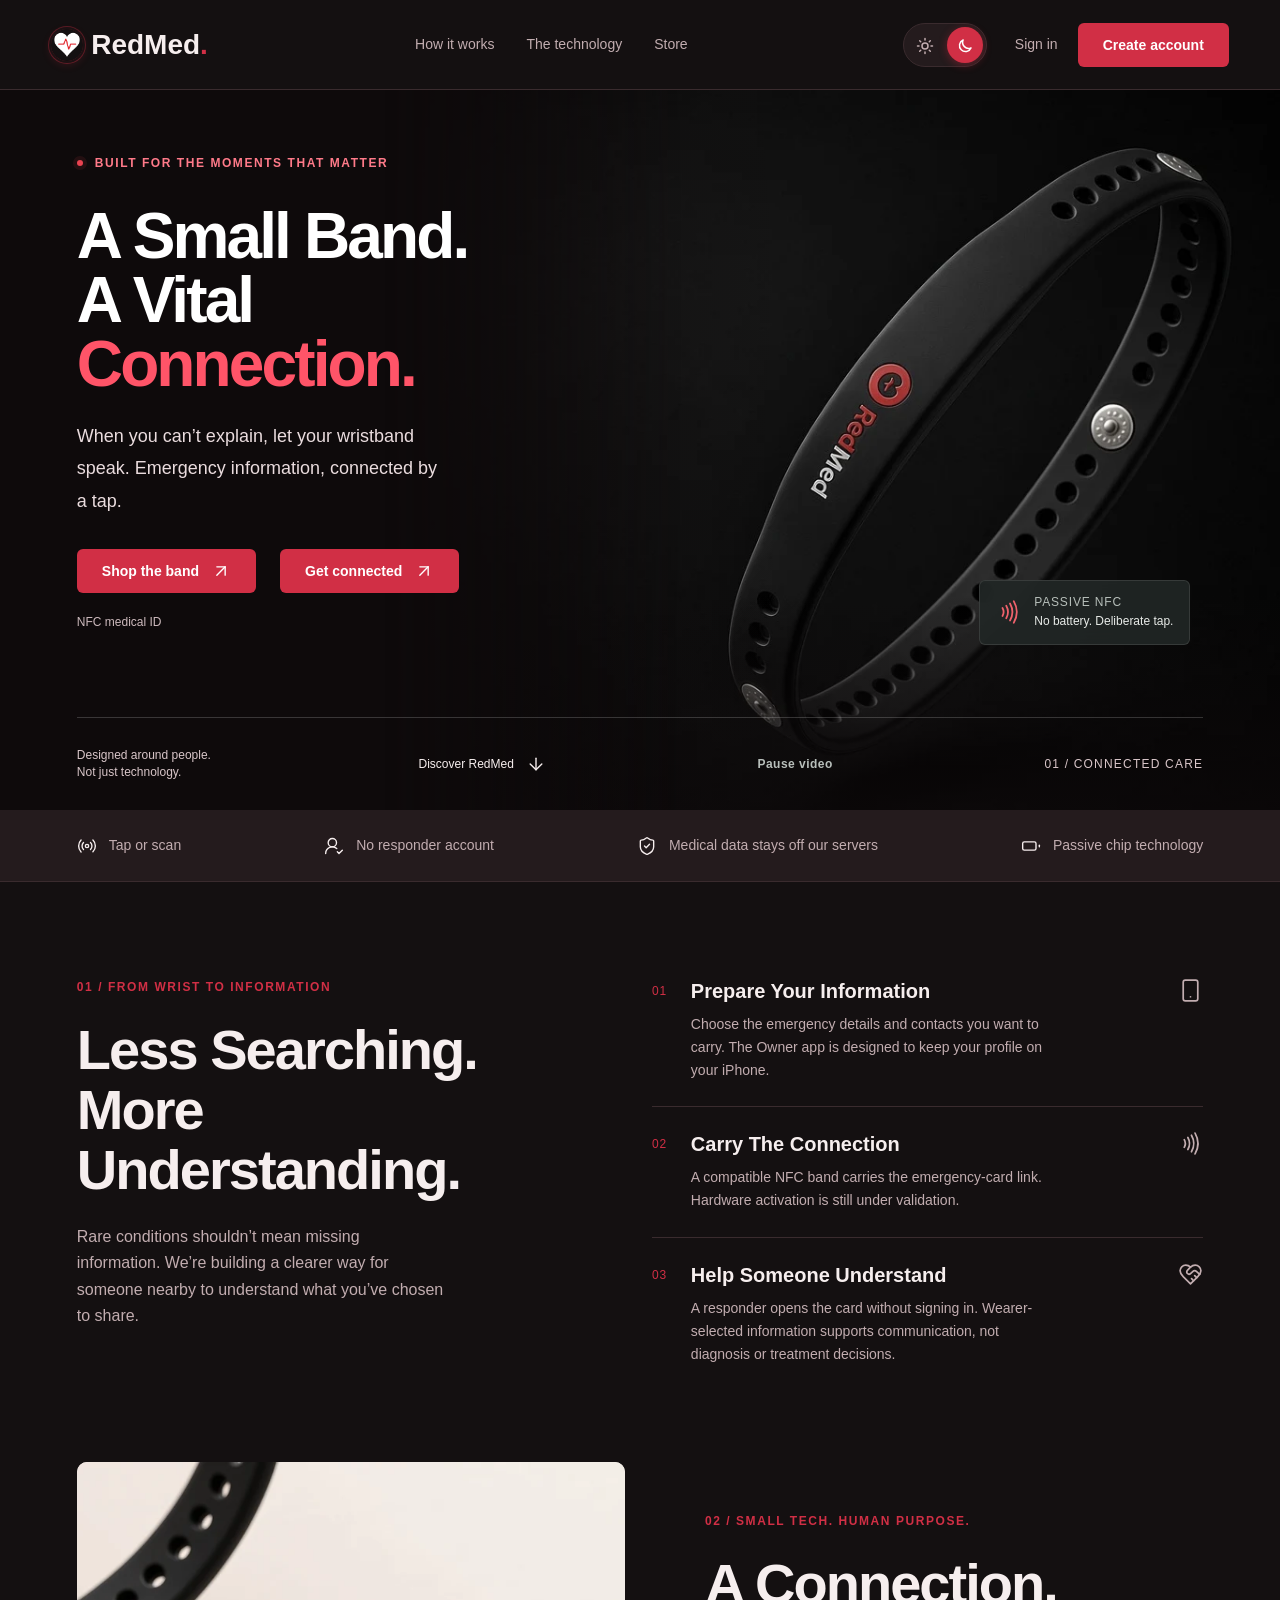
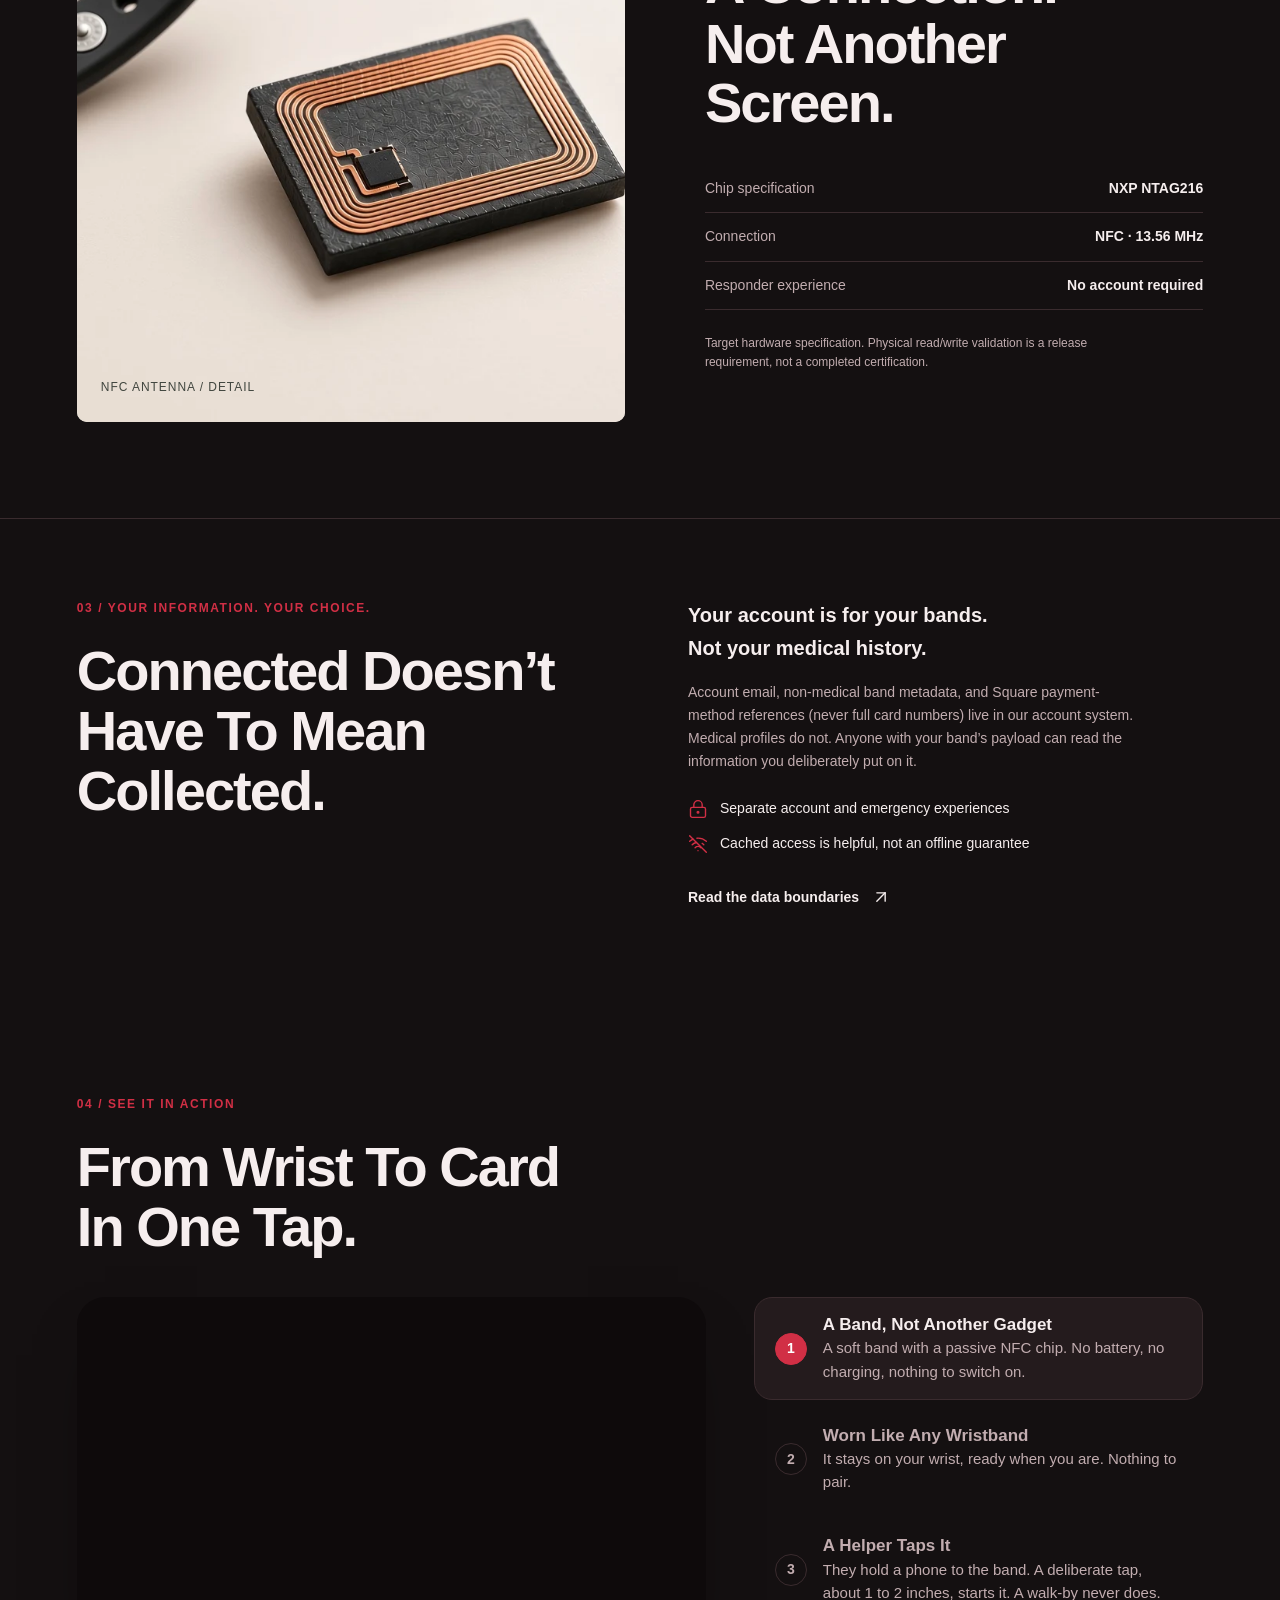
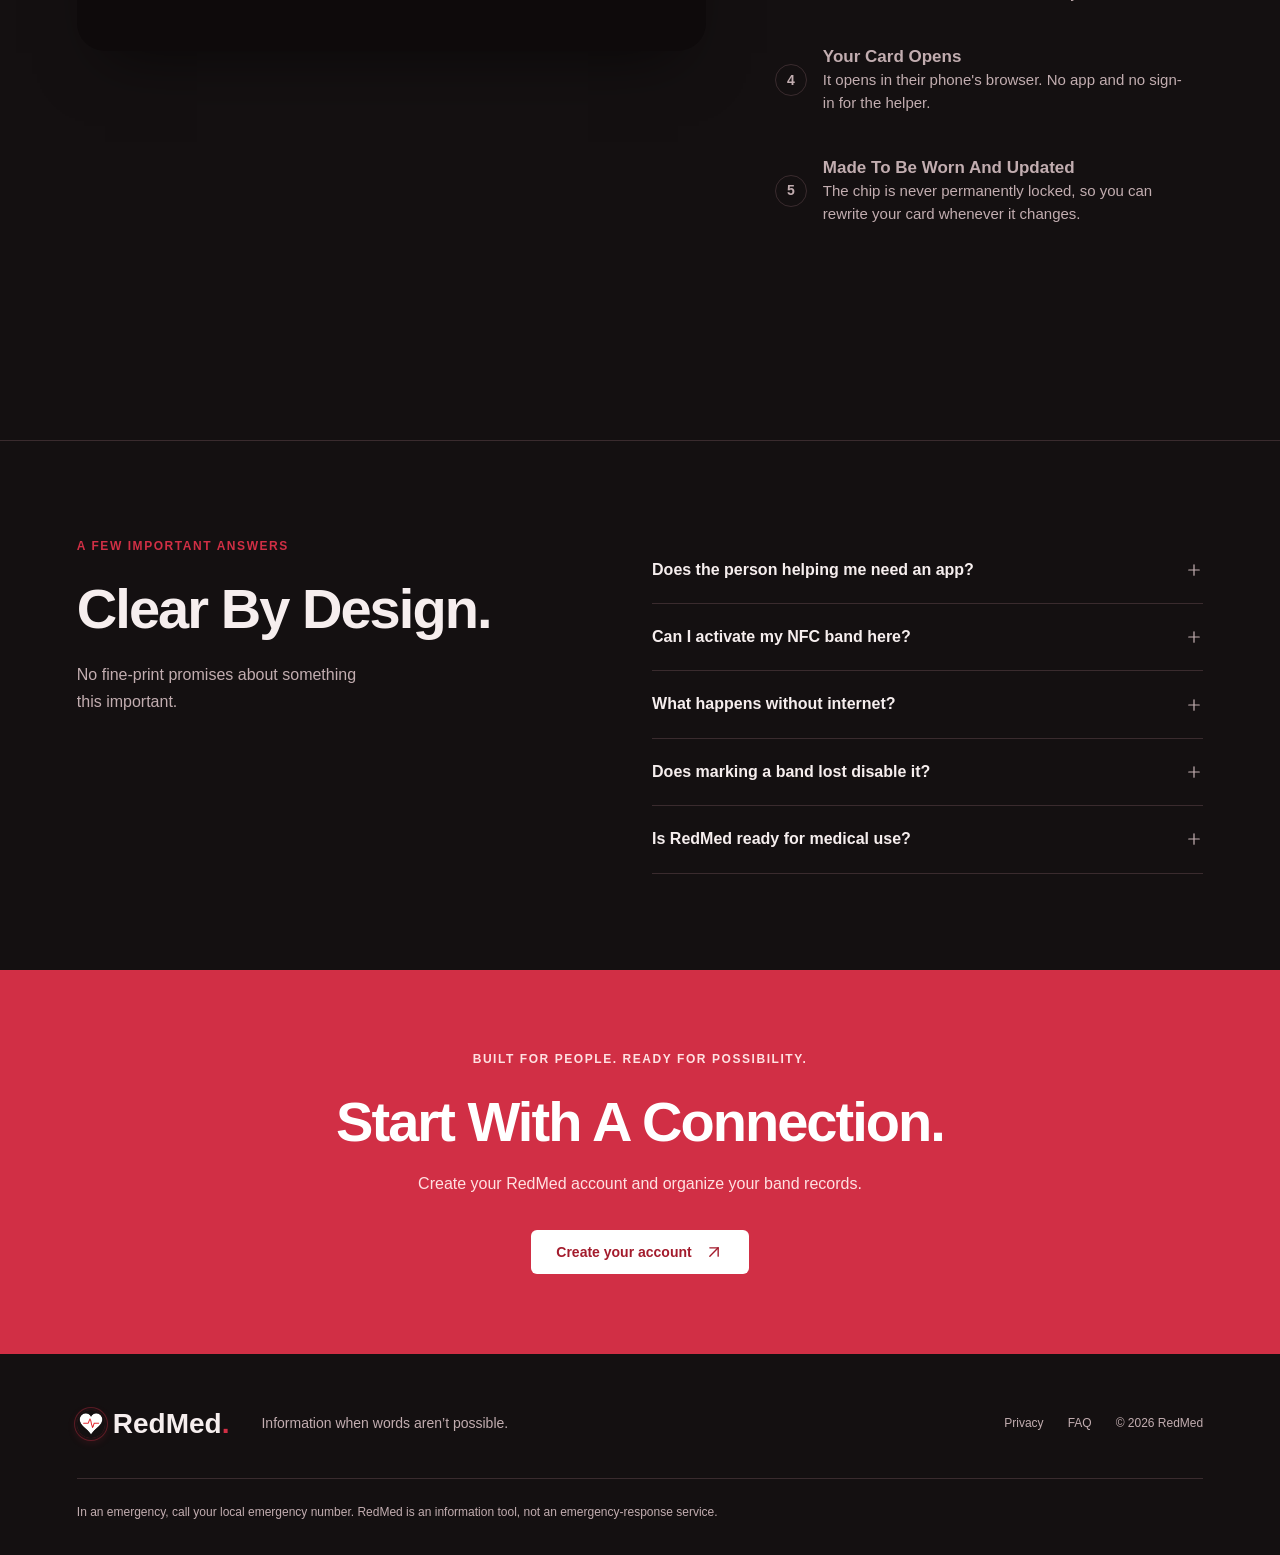
==== commit e280099c: "Sync passerby shell from Roooted1776/frisky" ====
--- a/index.html
+++ b/index.html
@@ -3,19 +3,22 @@
 <head>
   <meta charset="UTF-8">
   <meta name="viewport" content="width=device-width, initial-scale=1">
-  <meta name="theme-color" content="#ffffff">
+  <meta name="theme-color" content="#141011">
+  <meta name="color-scheme" content="dark light">
   <meta name="referrer" content="no-referrer">
   <meta name="description" content="RedMed is building a medical ID wristband that connects a deliberate NFC tap to wearer-selected emergency information.">
   <title>RedMed · A small band. A vital connection.</title>
-  <link rel="icon" href="./favicon.svg" type="image/svg+xml">
-  <link rel="preconnect" href="https://api.fontshare.com">
-  <link href="https://api.fontshare.com/v2/css?f[]=satoshi@400,500,700,900&f[]=cabinet-grotesk@500,700,800&display=swap" rel="stylesheet">
+  <script src="./theme.js?v=20261003i"></script>
+  <link rel="icon" href="/assets/BrandLogo.png" type="image/png" sizes="216x216">
+  <link rel="apple-touch-icon" href="/assets/BrandLogo@2x.png" sizes="180x180">
+  <link rel="preload" href="/assets/fonts/satoshi-400.woff2" as="font" type="font/woff2" crossorigin>
+  <link rel="preload" href="/assets/fonts/cabinet-800.woff2" as="font" type="font/woff2" crossorigin>
+  <link rel="stylesheet" href="/assets/fonts/redmed-fonts.css?v=20261003a">
   <script src="./legacy.js?v=20261002a"></script>
-  <script src="./theme.js?v=20261002a"></script>
   <script type="module" crossorigin src="./assets/index-persist-admin.js"></script>
   <link rel="stylesheet" crossorigin href="./assets/index-B1ncWDwK.css">
-  <link rel="stylesheet" href="./red-white.css?v=20261002a">
-  <script type="module" src="./theme.js?v=20261002a"></script>
+  <link rel="stylesheet" href="./red-white.css?v=20261003i">
+  <script type="module" src="./theme.js?v=20261003i"></script>
   <link rel="preload" as="image" href="./band-hero.webp" fetchpriority="high">
   <style>
     @media(max-width:900px){.hero-actions{flex-wrap:wrap}}
@@ -33,11 +36,11 @@
   <a class="skip" href="#main">Skip to content</a>
   <header class="header">
     <a class="brand" href="#" aria-label="RedMed home">
-      <svg viewBox="0 0 36 36" fill="none" aria-hidden="true"><path d="M6 18h6l3-8 6 16 3-8h6" stroke="currentColor" stroke-width="3" stroke-linecap="round" stroke-linejoin="round"/><path d="M18 33C9 27 2 22 2 13 2 3 13 0 18 7 23 0 34 3 34 13c0 9-7 14-16 20Z" stroke="currentColor" stroke-width="2"/></svg>
+      <img class="brand-mark" src="/assets/BrandLogo.png" srcset="/assets/BrandLogo.png 216w, /assets/BrandLogo@2x.png 432w, /assets/BrandLogo@3x.png 648w" sizes="32px" width="32" height="32" alt="" decoding="async">
       <span>RedMed<span class="brand-dot">.</span></span>
     </a>
     <nav aria-label="Main navigation"><a href="#how">How it works</a><a href="#technology">The technology</a><a href="https://redmed.live/store/" rel="noreferrer">Store</a></nav>
-    <div class="header-actions"><button class="theme-switch" id="theme-toggle" type="button" role="switch" aria-checked="false" aria-label="Dark mode" title="Switch between light and dark"><span class="tt-track"><svg class="tt-sun" viewBox="0 0 24 24" aria-hidden="true"><circle cx="12" cy="12" r="4"/><path d="M12 2v2M12 20v2M4.9 4.9l1.4 1.4M17.7 17.7l1.4 1.4M2 12h2M20 12h2M4.9 19.1l1.4-1.4M17.7 6.3l1.4-1.4"/></svg><svg class="tt-moon" viewBox="0 0 24 24" aria-hidden="true"><path d="M20 14.5A8 8 0 0 1 9.5 4 8 8 0 1 0 20 14.5z"/></svg><span class="tt-thumb"></span></span></button><button class="text-button account-trigger" data-mode="signin">Sign in</button><button class="button small account-trigger" data-mode="signup">Create account</button></div>
+    <div class="header-actions"><button class="theme-switch" id="theme-toggle" type="button" role="switch" aria-checked="true" aria-label="Dark mode" title="Switch between light and dark"><span class="tt-track"><svg class="tt-sun" viewBox="0 0 24 24" aria-hidden="true"><circle cx="12" cy="12" r="4"/><path d="M12 2v2M12 20v2M4.9 4.9l1.4 1.4M17.7 17.7l1.4 1.4M2 12h2M20 12h2M4.9 19.1l1.4-1.4M17.7 6.3l1.4-1.4"/></svg><svg class="tt-moon" viewBox="0 0 24 24" aria-hidden="true"><path d="M20 14.5A8 8 0 0 1 9.5 4 8 8 0 1 0 20 14.5z"/></svg><span class="tt-thumb"></span></span></button><button class="text-button account-trigger" data-mode="signin">Sign in</button><button class="button small account-trigger" data-mode="signup">Create account</button></div>
   </header>
   <main id="main">
     <section class="hero">
@@ -74,7 +77,7 @@
     </section>
     <section class="privacy-section section" id="privacy">
       <div><p class="eyebrow">03 / YOUR INFORMATION. YOUR CHOICE.</p><h2>Connected doesn’t<br>have to mean collected.</h2></div>
-      <div class="privacy-copy"><p class="large-copy">Your account is for your bands.<br>Not your medical history.</p><p>Account email and non-medical band metadata live in our account system. Medical profiles do not. Anyone with your band’s payload can read the information you deliberately put on it.</p><div class="privacy-line"><i data-lucide="lock-keyhole"></i><span>Separate account and emergency experiences</span></div><div class="privacy-line"><i data-lucide="wifi-off"></i><span>Cached access is helpful, not an offline guarantee</span></div><button class="text-button" id="privacy-open">Read the data boundaries <i data-lucide="arrow-up-right"></i></button></div>
+      <div class="privacy-copy"><p class="large-copy">Your account is for your bands.<br>Not your medical history.</p><p>Account email, non-medical band metadata, and Square payment-method references (never full card numbers) live in our account system. Medical profiles do not. Anyone with your band’s payload can read the information you deliberately put on it.</p><div class="privacy-line"><i data-lucide="lock-keyhole"></i><span>Separate account and emergency experiences</span></div><div class="privacy-line"><i data-lucide="wifi-off"></i><span>Cached access is helpful, not an offline guarantee</span></div><button class="text-button" id="privacy-open">Read the data boundaries <i data-lucide="arrow-up-right"></i></button></div>
     </section>
     <section class="process-section section" id="process" aria-labelledby="process-head">
       <div class="process-heading"><p class="eyebrow">04 / SEE IT IN ACTION</p><h2 id="process-head">From wrist to card<br>in one tap.</h2></div>
@@ -105,12 +108,12 @@
     </section>
     <section class="closing"><p class="eyebrow">BUILT FOR PEOPLE. READY FOR POSSIBILITY.</p><h2>Start with a connection.</h2><p>Create your RedMed account and organize your band records.</p><button class="button light account-trigger" data-mode="signup">Create your account <i data-lucide="arrow-up-right"></i></button></section>
   </main>
-  <footer><a class="brand" href="#"><span>RedMed<span class="brand-dot">.</span></span></a><p>Information when words aren’t possible.</p><div><button class="text-button" id="footer-privacy">Privacy</button><a href="#questions">FAQ</a><span>© 2026 RedMed</span></div><p class="footer-disclaimer">In an emergency, call your local emergency number. RedMed is an information tool, not an emergency-response service.</p></footer>
+  <footer><a class="brand" href="#"><img class="brand-mark" src="/assets/BrandLogo.png" srcset="/assets/BrandLogo.png 216w, /assets/BrandLogo@2x.png 432w, /assets/BrandLogo@3x.png 648w" sizes="28px" width="28" height="28" alt="" decoding="async"><span>RedMed<span class="brand-dot">.</span></span></a><p>Information when words aren’t possible.</p><div><button class="text-button" id="footer-privacy">Privacy</button><a href="#questions">FAQ</a><span>© 2026 RedMed</span></div><p class="footer-disclaimer">In an emergency, call your local emergency number. RedMed is an information tool, not an emergency-response service.</p></footer>
 
   <dialog id="account-dialog" aria-labelledby="account-title">
     <button class="icon-button dialog-close" aria-label="Close account"><i data-lucide="x"></i></button>
     <div class="auth-view" id="auth-view"><p class="eyebrow">YOUR REDMED CONNECTION</p><h2 id="account-title">Welcome back.</h2><p id="auth-description">Sign in to manage your band records.</p><div class="auth-tabs" role="group" aria-label="Account mode"><button id="signin-tab" class="active">Sign in</button><button id="signup-tab">Create account</button></div>
-      <form id="auth-form"><label id="username-field" hidden>Username (optional)<input id="auth-username" name="username" type="text" autocomplete="username" minlength="3" maxlength="24" pattern="[A-Za-z0-9_]{3,24}" placeholder="letters, numbers, underscore"></label><label>Email address<input id="auth-email" name="email" type="email" autocomplete="email" required maxlength="254" placeholder="you@example.com"></label><label>Password<input id="auth-password" name="password" type="password" autocomplete="current-password" required minlength="12" maxlength="128" placeholder="At least 12 characters"></label><label class="consent" id="signup-consent" hidden><input type="checkbox" id="privacy-consent"> <span>I understand this account stores email and band metadata, not medical information. I have read the <button type="button" id="consent-privacy">data boundaries</button>.</span></label><button class="button full" id="auth-submit">Sign in <i data-lucide="arrow-right"></i></button></form>
+      <form id="auth-form"><label id="username-field" hidden>Username (optional)<input id="auth-username" name="username" type="text" autocomplete="username" minlength="3" maxlength="24" pattern="[A-Za-z0-9_]{3,24}" placeholder="letters, numbers, underscore"></label><label>Email address<input id="auth-email" name="email" type="email" autocomplete="email" required maxlength="254" placeholder="you@example.com"></label><label>Password<input id="auth-password" name="password" type="password" autocomplete="current-password" required minlength="12" maxlength="128" placeholder="At least 12 characters"></label><label class="consent" id="signup-consent" hidden><input type="checkbox" id="privacy-consent"> <span>I understand this account stores email, band metadata, and Square payment-method references (never full card numbers), not medical information. I have read the <button type="button" id="consent-privacy">data boundaries</button>.</span></label><button class="button full" id="auth-submit">Sign in <i data-lucide="arrow-right"></i></button></form>
       <div class="auth-help"><button class="text-button" id="forgot-password">Forgot password?</button><button class="text-button" id="verify-open">Confirm email / invitation</button></div>
       <section id="verify-panel" hidden><h3>Finish your connection.</h3><p class="fineprint">Paste the confirmation, invitation or recovery link from your RedMed email. It is verified directly with Supabase, never saved in your band records. Do not paste a medical-card link.</p><form id="verify-form"><label>Email verification link<input id="verification-link" type="url" autocomplete="off" required maxlength="4096" placeholder="https://…supabase.co/auth/v1/verify?…"></label><button class="button secondary full">Verify email link</button></form><button class="text-button" id="resend-confirmation">Resend signup confirmation</button></section>
       <p id="auth-status" class="status" role="status" aria-live="polite"></p><p class="fineprint">This sign-in stays on this browser until you sign out. Never enter medical information here.</p>
@@ -136,7 +139,7 @@
     <div class="admin-bottom"><section class="admin-invite"><p class="eyebrow">NEW CONNECTION</p><h3>Invite a member.</h3><p class="fineprint">Send a secure invitation. Members set their own password; administrators never see it. Email delivery depends on the configured provider.</p><form id="admin-invite-form"><label>Email address<input id="admin-invite-email" type="email" maxlength="254" autocomplete="off" required placeholder="member@example.com"></label><label class="consent"><input type="checkbox" required><span>I am authorized to invite this person.</span></label><button class="button full">Review and send invitation</button></form></section><section class="admin-audit"><p class="eyebrow">ACCOUNTABILITY</p><h3>Recent actions.</h3><div id="admin-events"></div><p class="fineprint">Last 50 operations. Invitations and access changes are recorded without medical information. Existing admin accounts are protected from suspension.</p></section></div>
   </dialog>
   <dialog id="demo-dialog" aria-labelledby="demo-title"><button class="icon-button dialog-close" aria-label="Close demonstration"><i data-lucide="x"></i></button><p class="eyebrow">INTERACTIVE WALKTHROUGH / NO REAL MEDICAL DATA</p><h2 id="demo-title">A tap starts the connection.</h2><div class="demo-device"><div class="demo-top">REDMED ASSIST <i data-lucide="nfc"></i></div><div id="demo-content"></div></div><div class="demo-controls"><button class="button secondary" id="demo-back">Back</button><span id="demo-count"></span><button class="button" id="demo-next">Next <i data-lucide="arrow-right"></i></button></div><p class="fineprint">Illustrative workflow only. This does not scan, write, or activate a band.</p></dialog>
-  <dialog id="privacy-dialog" aria-labelledby="privacy-title"><button class="icon-button dialog-close" aria-label="Close privacy details"><i data-lucide="x"></i></button><p class="eyebrow">DATA BOUNDARIES / SEPTEMBER 2026</p><h2 id="privacy-title">What your account holds.</h2><div class="privacy-detail"><h3>Account data</h3><p>Supabase Auth processes your email and password for authentication. The band registry stores your account ID, chip serial, color, inventory status and registration date. Database policies restrict these records to your authenticated account.</p><h3>What stays out</h3><p>Do not enter diagnoses, emergency contacts, care instructions, medical-card URLs or band payloads here. This portal does not collect them. NFC reading uses only the tag serial number and never reads or uploads NDEF record content.</p><h3>Important limits</h3><p>A chip UID is not proof of ownership and is not an authentication secret. Changing a band’s inventory status does not revoke its payload. Anyone with that payload can read its wearer-selected information.</p><h3>Session and infrastructure</h3><p>Sign-in stays in this browser until you sign out. Supabase processes account requests; hosting infrastructure may process request metadata such as IP addresses. There are no advertising or analytics SDKs on this portal.</p><h3>Administrator access</h3><p>Authorized administrators can view account emails, verification status, band counts and account dates, invite members, and suspend or restore account access. Administrative actions are audited. The admin panel does not expose medical information or band payloads.</p><h3>Your controls</h3><p>You can remove band records, change your password, and request an email recovery link. Email delivery depends on provider configuration. Full account deletion is not yet self-service; do not use this development portal for a medical-care dependency.</p></div></dialog>
+  <dialog id="privacy-dialog" aria-labelledby="privacy-title"><button class="icon-button dialog-close" aria-label="Close privacy details"><i data-lucide="x"></i></button><p class="eyebrow">DATA BOUNDARIES / SEPTEMBER 2026</p><h2 id="privacy-title">What your account holds.</h2><div class="privacy-detail"><h3>Account data</h3><p>Supabase Auth processes your email and password for authentication. An optional username may be stored on your member account. The band registry stores your account ID, chip serial, color, inventory status and registration date. Square payment-method references (never full card numbers) may be stored for signed-in checkout later. Database policies restrict these records to your authenticated account.</p><h3>What stays out</h3><p>Do not enter diagnoses, emergency contacts, care instructions, medical-card URLs or band payloads here. This portal does not collect them. NFC reading uses only the tag serial number and never reads or uploads NDEF record content.</p><h3>Important limits</h3><p>A chip UID is not proof of ownership and is not an authentication secret. Changing a band’s inventory status does not revoke its payload. Anyone with that payload can read its wearer-selected information.</p><h3>Session and infrastructure</h3><p>Sign-in stays in this browser until you sign out. Supabase processes account requests; hosting infrastructure may process request metadata such as IP addresses. There are no advertising or analytics SDKs on this portal.</p><h3>Administrator access</h3><p>Authorized administrators can view account emails, verification status, band counts and account dates, invite members, and suspend or restore account access. Administrative actions are audited. The admin panel does not expose medical information or band payloads.</p><h3>Your controls</h3><p>You can remove band records, change your password, and request an email recovery link. Email delivery depends on provider configuration. Full account deletion is not yet self-service; do not use this development portal for a medical-care dependency.</p></div></dialog>
   <script src="./hero.js?v=20261002a"></script>
   <script src="./process.js?v=20261002a"></script>
   <script type="module">
--- a/red-white.css
+++ b/red-white.css
@@ -1,5 +1,21 @@
-/* Home stays red and white. This file is unlayered so it wins over the bundled layers. */
+/* Home stays red and white. This file is unlayered so it wins over the bundled layers.
+   Default (and first paint) is dark — theme.js sets data-theme before/with first paint. */
 :root,
+:root[data-theme="dark"] {
+  --bg: #141011;
+  --surface: #1d1718;
+  --ink: #f6eeee;
+  --muted: #c2adb0;
+  --border: #3a2b2e;
+  --accent: #d12f45;
+  --accent-hover: #e0394e;
+  --hero: #141011;
+  --hero-ink: #f6eeee;
+  --hero-muted: #c2adb0;
+  --soft: #241b1d;
+  color-scheme: dark;
+}
+
 :root[data-theme="light"] {
   --bg: #fff;
   --surface: #fff;
@@ -15,35 +31,44 @@
   color-scheme: light;
 }
 
-:root[data-theme="dark"] {
-  --bg: #141011;
-  --surface: #1d1718;
-  --ink: #f6eeee;
-  --muted: #c2adb0;
-  --border: #3a2b2e;
-  --accent: #d12f45;
-  --accent-hover: #e0394e;
-  --hero: #141011;
-  --hero-ink: #f6eeee;
-  --hero-muted: #c2adb0;
-  --soft: #241b1d;
-  color-scheme: dark;
-}
-
 html { background: var(--bg); }
+
+/* Assist BrandLogo — same mark as /tapper/ (circle crop + accent ring). */
+.brand-mark {
+  width: 32px;
+  height: 32px;
+  border-radius: 50%;
+  object-fit: cover;
+  display: block;
+  flex: none;
+  background: transparent;
+  box-shadow:
+    0 0 0 2px rgba(20, 16, 17, 0.9),
+    0 0 0 3px rgba(209, 47, 69, 0.35),
+    0 3px 10px rgba(209, 47, 69, 0.22);
+}
+:root[data-theme="light"] .brand-mark {
+  box-shadow:
+    0 0 0 2px rgba(255, 247, 247, 0.9),
+    0 0 0 3px rgba(225, 29, 72, 0.28),
+    0 3px 10px rgba(225, 29, 72, 0.18);
+}
+footer .brand-mark { width: 28px; height: 28px; }
+@media (max-width: 820px) { .brand-mark { width: 28px; height: 28px; } }
+@media (max-width: 400px) { .brand-mark { width: 24px; height: 24px; } }
 
 /* theme switch: same control as the store, centered with the header text */
 .theme-switch { display: inline-flex; align-items: center; justify-content: center; height: 44px; padding: 0 .5rem; border: 0; background: none; flex: none; cursor: pointer; border-radius: 999px; }
 .tt-track { position: relative; display: block; width: 84px; height: 44px; border-radius: 999px; background: var(--soft); border: 1px solid var(--border); transition: background .25s, border-color .25s; }
 .theme-switch:hover .tt-track { border-color: var(--accent); }
 .tt-track svg { position: absolute; top: 13px; z-index: 1; width: 18px; height: 18px; fill: none; stroke: currentColor; stroke-width: 2; stroke-linecap: round; stroke-linejoin: round; transition: color .25s; }
-.tt-sun { left: 12px; color: #fff; }
-.tt-moon { right: 12px; color: var(--muted); }
-.tt-thumb { position: absolute; top: 3px; left: 3px; width: 36px; height: 36px; border-radius: 50%; background: var(--accent); box-shadow: 0 2px 8px #c8273c66; transition: transform .3s cubic-bezier(.3, .8, .3, 1.15); }
-:root[data-theme="dark"] .tt-thumb { transform: translateX(40px); }
-:root[data-theme="dark"] .tt-sun { color: var(--muted); }
-:root[data-theme="dark"] .tt-moon { color: #fff; }
-@media (max-width: 820px) { .theme-switch { padding: 0; } .tt-track { width: 76px; } :root[data-theme="dark"] .tt-thumb { transform: translateX(32px); } }
+.tt-sun { left: 12px; color: var(--muted); }
+.tt-moon { right: 12px; color: #fff; }
+.tt-thumb { position: absolute; top: 3px; left: 3px; width: 36px; height: 36px; border-radius: 50%; background: var(--accent); box-shadow: 0 2px 8px #c8273c66; transform: translateX(40px); transition: transform .3s cubic-bezier(.3, .8, .3, 1.15); }
+:root[data-theme="light"] .tt-thumb { transform: translateX(0); }
+:root[data-theme="light"] .tt-sun { color: #fff; }
+:root[data-theme="light"] .tt-moon { color: var(--muted); }
+@media (max-width: 820px) { .theme-switch { padding: 0; } .tt-track { width: 76px; } .tt-thumb { transform: translateX(32px); } :root[data-theme="light"] .tt-thumb { transform: translateX(0); } }
 
 .header { background: var(--bg); border-bottom-color: var(--border); }
 
@@ -255,3 +280,6 @@
   .process-detail { grid-column: 1; grid-row: 3; margin-top: 0; }
   .process-steps { grid-column: 2; grid-row: 2 / span 2; align-content: center; }
 }
+
+/* theme swap: change every colour in one frame (class set by theme.js for 80ms); the switch keeps its slide */
+html.rm-theme-swap *:not(.tt-track):not(.tt-thumb):not(.tt-track *) { transition: none !important; }
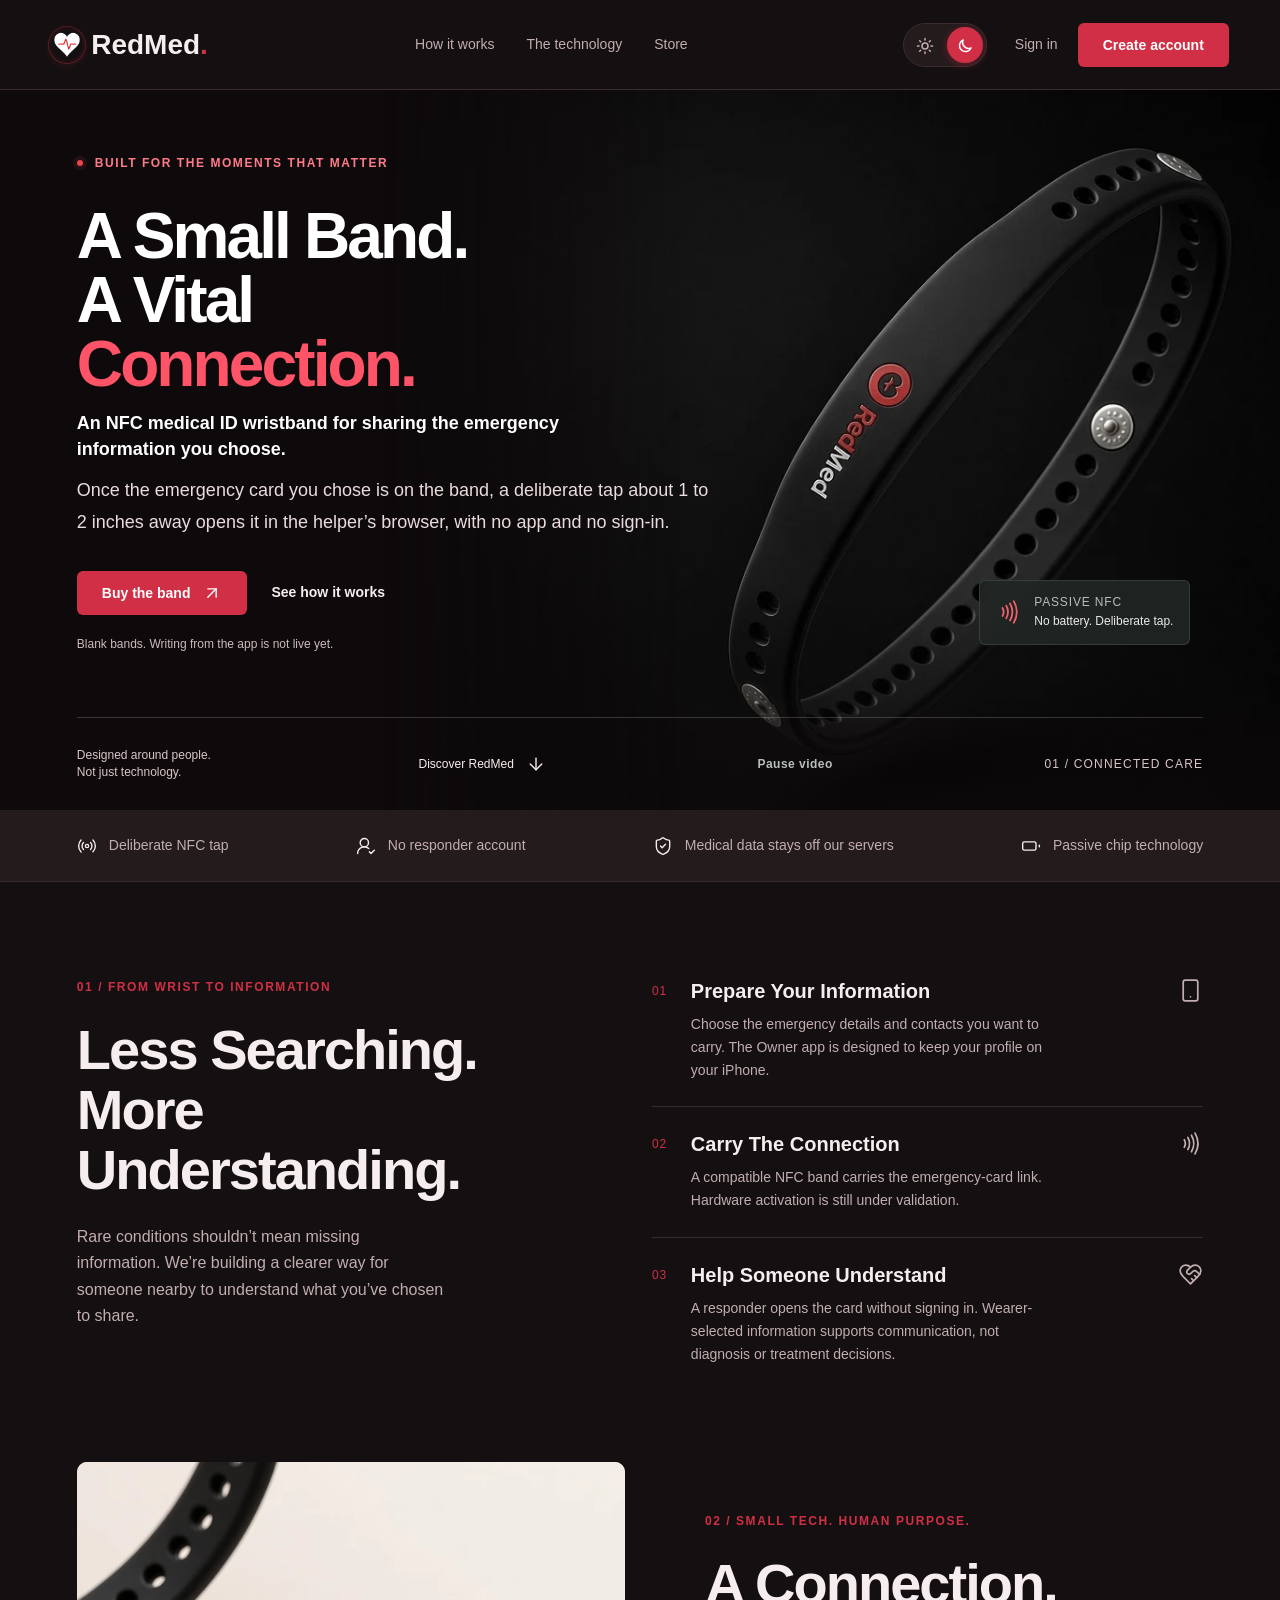
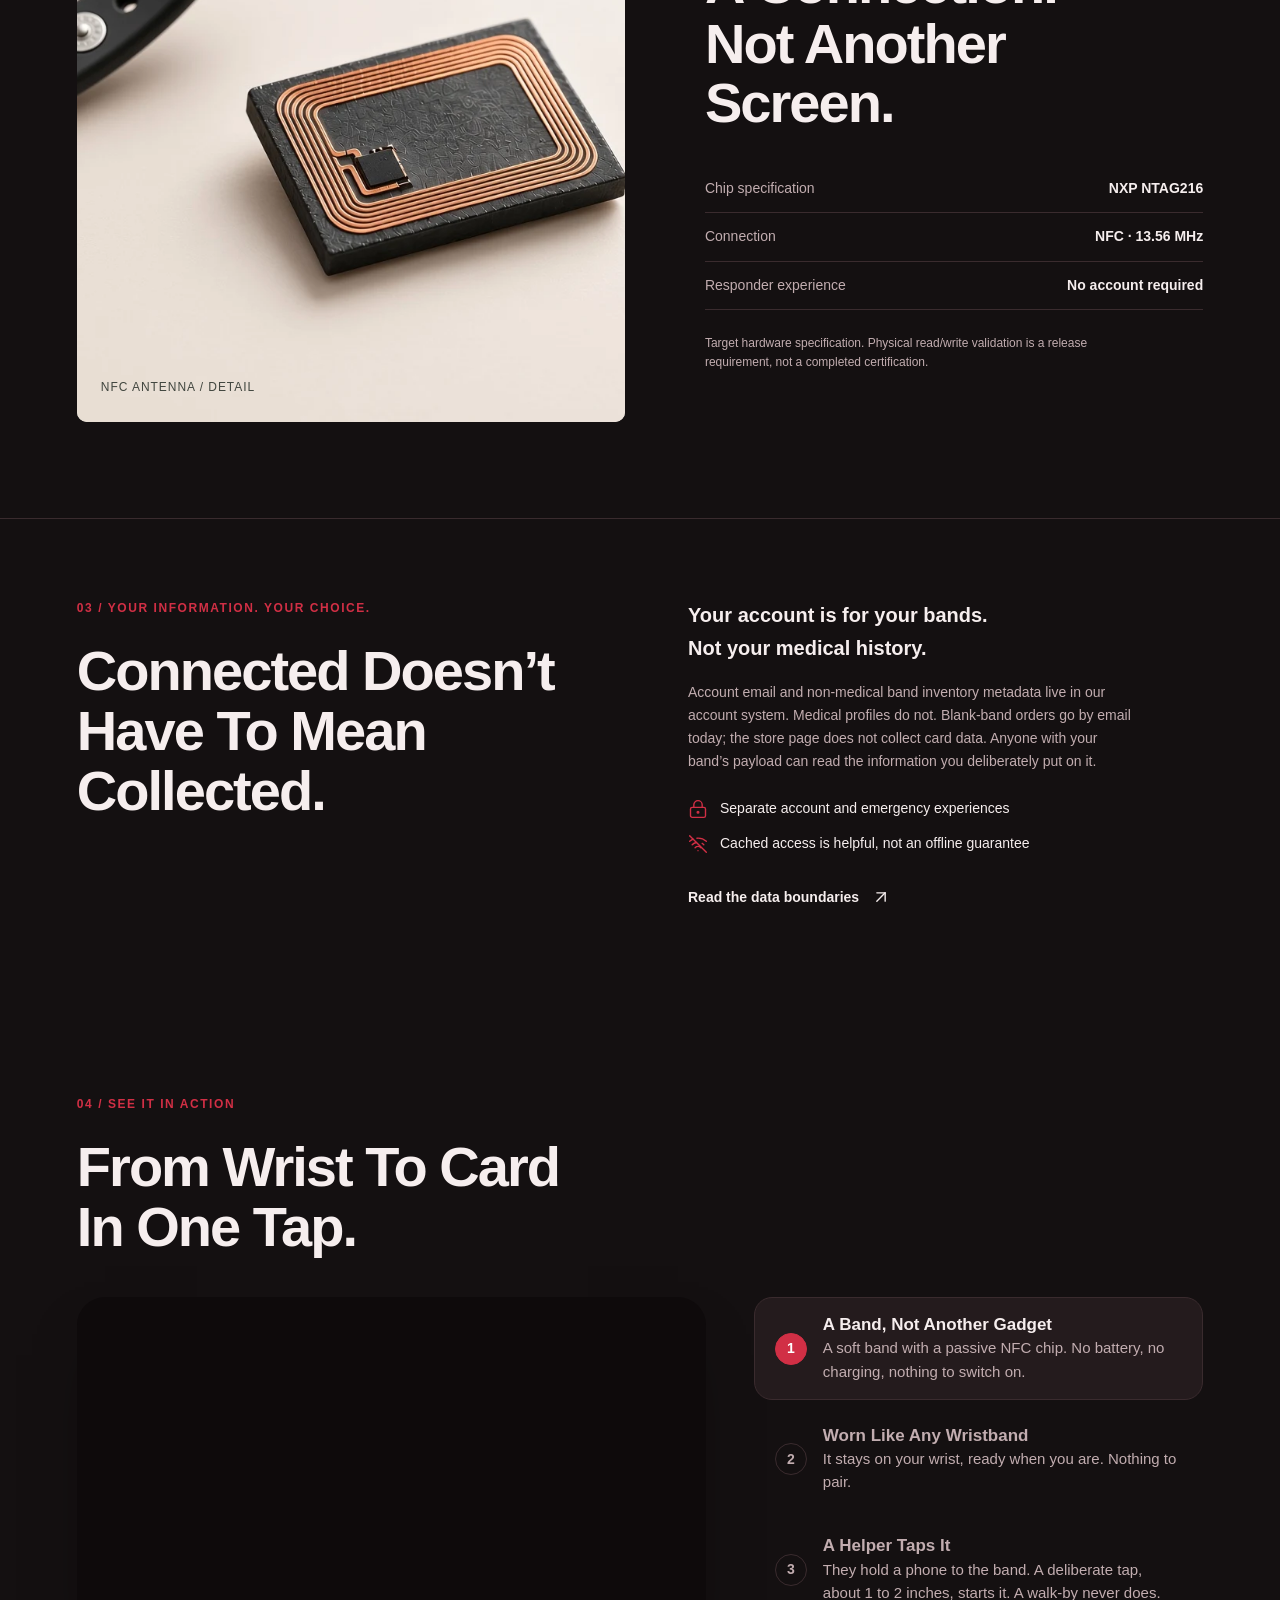
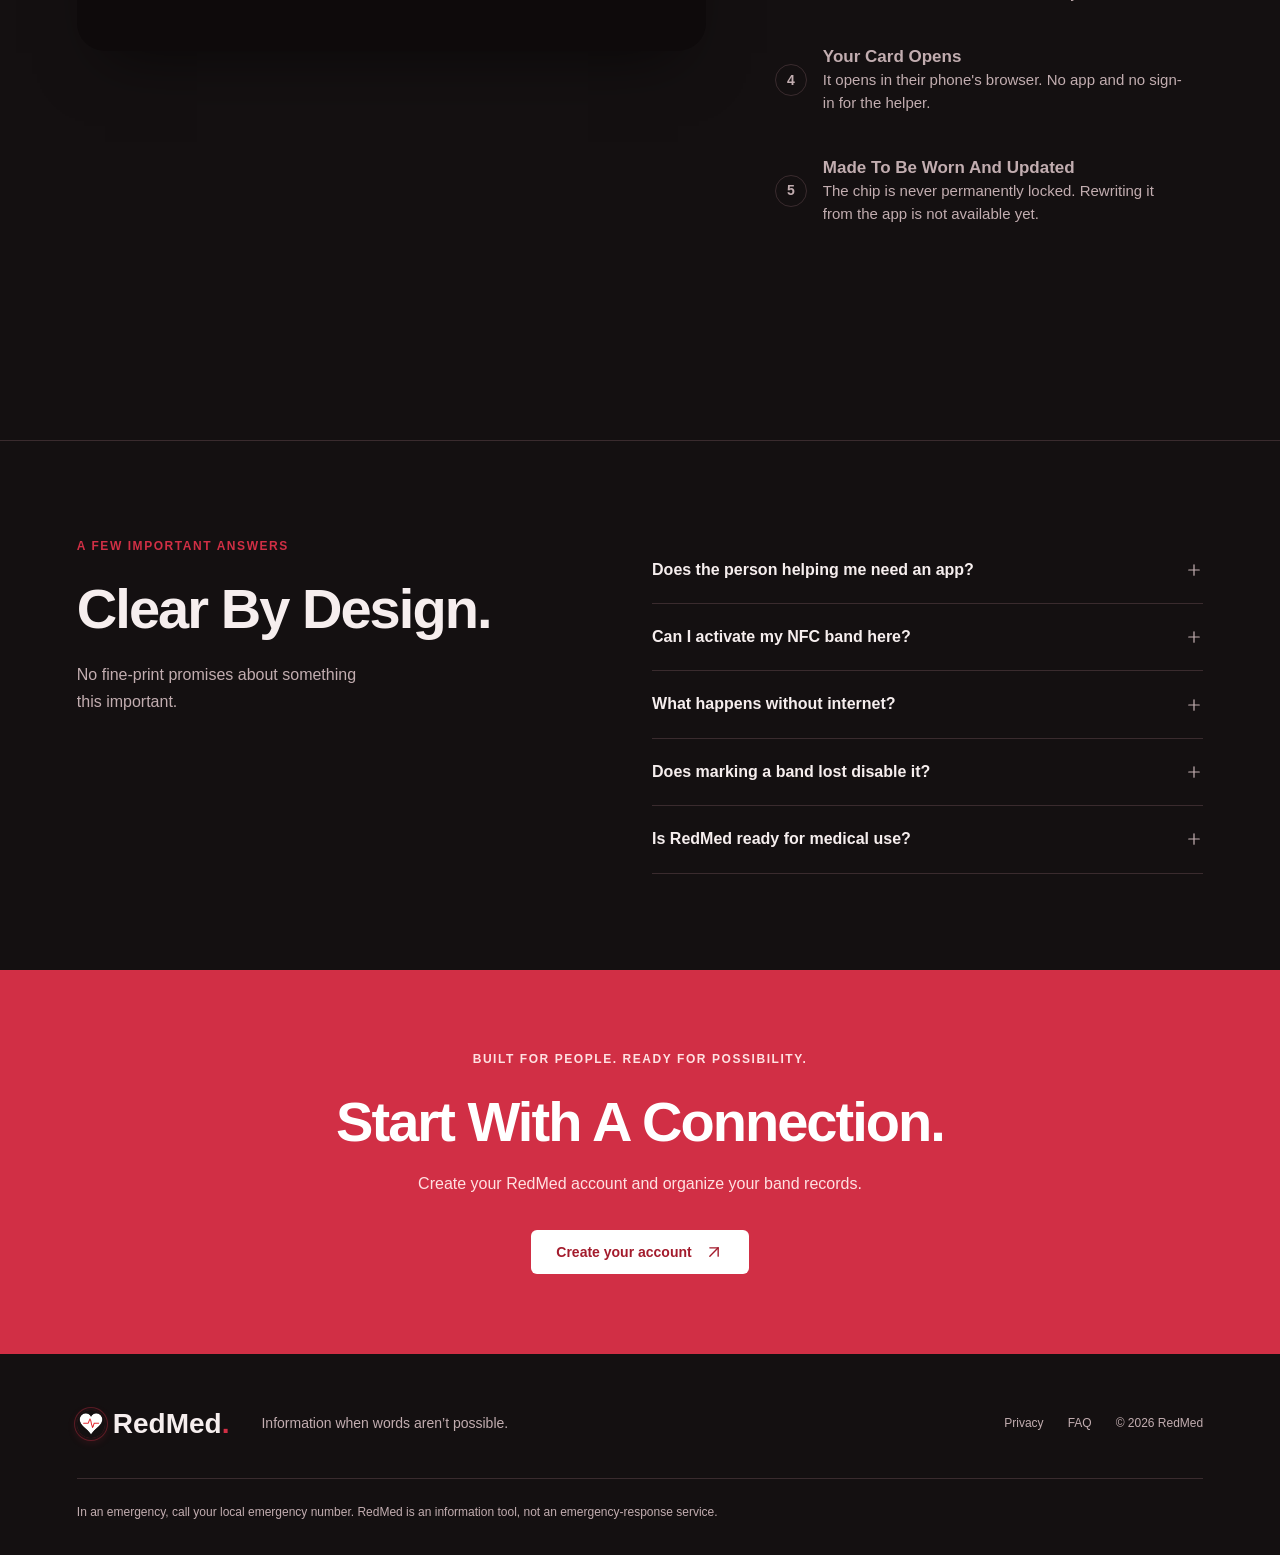
==== commit 2503a7aa: "Sync passerby shell from Roooted1776/frisky" ====
--- a/index.html
+++ b/index.html
@@ -17,7 +17,7 @@
   <script src="./legacy.js?v=20261002a"></script>
   <script type="module" crossorigin src="./assets/index-persist-admin.js"></script>
   <link rel="stylesheet" crossorigin href="./assets/index-B1ncWDwK.css">
-  <link rel="stylesheet" href="./red-white.css?v=20261003i">
+  <link rel="stylesheet" href="./red-white.css?v=20261007b">
   <script type="module" src="./theme.js?v=20261003i"></script>
   <link rel="preload" as="image" href="./band-hero.webp" fetchpriority="high">
   <style>
@@ -47,9 +47,10 @@
       <div class="hero-copy">
         <p class="eyebrow"><span class="signal-dot"></span> BUILT FOR THE MOMENTS THAT MATTER</p>
         <h1>A small band.<br>A vital <span>connection.</span></h1>
-        <p class="hero-description">When you can’t explain, let your wristband speak. Emergency information, connected by a tap.</p>
-        <div class="hero-actions"><a class="button" href="https://redmed.live/store/">Shop the band <i data-lucide="arrow-up-right"></i></a><button class="button account-trigger" data-mode="signup">Get connected <i data-lucide="arrow-up-right"></i></button><button class="text-button" id="demo-open" hidden><span class="play"><i data-lucide="play"></i></span> See how it works</button></div>
-        <p class="hero-note">NFC medical ID</p>
+        <p class="hero-definition">An NFC medical ID wristband for sharing the emergency information you choose.</p>
+        <p class="hero-description">Once the emergency card you chose is on the band, a deliberate tap about 1 to 2 inches away opens it in the helper’s browser, with no app and no sign-in.</p>
+        <div class="hero-actions"><a class="button" href="https://redmed.live/store/">Buy the band <i data-lucide="arrow-up-right"></i></a><a class="text-button" href="#process">See how it works</a><button type="button" class="text-button" id="demo-open" hidden>See how it works</button></div>
+        <p class="hero-note" id="hero-next">Blank bands. Writing from the app is not live yet.</p>
       </div>
       <figure class="hero-product">
         <img src="./band-hero.webp" alt="" aria-hidden="true" width="1429" height="804">
@@ -62,7 +63,7 @@
       </figure>
       <div class="hero-bottom"><span>Designed around people.<br>Not just technology.</span><a href="#how">Discover RedMed <i data-lucide="arrow-down"></i></a><button type="button" class="hero-motion" id="hero-motion" data-film="hero-video" aria-pressed="false"><span id="hero-motion-label" data-film-label>Pause video</span></button><span class="hero-index">01 / CONNECTED CARE</span></div>
     </section>
-    <div class="principles"><span><i data-lucide="radio"></i> Tap or scan</span><span><i data-lucide="user-round-check"></i> No responder account</span><span><i data-lucide="shield-check"></i> Medical data stays off our servers</span><span><i data-lucide="battery"></i> Passive chip technology</span></div>
+    <div class="principles"><span><i data-lucide="radio"></i> Deliberate NFC tap</span><span><i data-lucide="user-round-check"></i> No responder account</span><span><i data-lucide="shield-check"></i> Medical data stays off our servers</span><span><i data-lucide="battery"></i> Passive chip technology</span></div>
     <section class="story section" id="how">
       <div class="section-heading"><p class="eyebrow">01 / FROM WRIST TO INFORMATION</p><h2>Less searching.<br>More understanding.</h2><p>Rare conditions shouldn’t mean missing information. We’re building a clearer way for someone nearby to understand what you’ve chosen to share.</p></div>
       <div class="steps">
@@ -77,7 +78,7 @@
     </section>
     <section class="privacy-section section" id="privacy">
       <div><p class="eyebrow">03 / YOUR INFORMATION. YOUR CHOICE.</p><h2>Connected doesn’t<br>have to mean collected.</h2></div>
-      <div class="privacy-copy"><p class="large-copy">Your account is for your bands.<br>Not your medical history.</p><p>Account email, non-medical band metadata, and Square payment-method references (never full card numbers) live in our account system. Medical profiles do not. Anyone with your band’s payload can read the information you deliberately put on it.</p><div class="privacy-line"><i data-lucide="lock-keyhole"></i><span>Separate account and emergency experiences</span></div><div class="privacy-line"><i data-lucide="wifi-off"></i><span>Cached access is helpful, not an offline guarantee</span></div><button class="text-button" id="privacy-open">Read the data boundaries <i data-lucide="arrow-up-right"></i></button></div>
+      <div class="privacy-copy"><p class="large-copy">Your account is for your bands.<br>Not your medical history.</p><p>Account email and non-medical band inventory metadata live in our account system. Medical profiles do not. Blank-band orders go by email today; the store page does not collect card data. Anyone with your band’s payload can read the information you deliberately put on it.</p><div class="privacy-line"><i data-lucide="lock-keyhole"></i><span>Separate account and emergency experiences</span></div><div class="privacy-line"><i data-lucide="wifi-off"></i><span>Cached access is helpful, not an offline guarantee</span></div><button class="text-button" id="privacy-open">Read the data boundaries <i data-lucide="arrow-up-right"></i></button></div>
     </section>
     <section class="process-section section" id="process" aria-labelledby="process-head">
       <div class="process-heading"><p class="eyebrow">04 / SEE IT IN ACTION</p><h2 id="process-head">From wrist to card<br>in one tap.</h2></div>
@@ -92,14 +93,14 @@
         <li><button type="button" class="process-step" data-start="4" data-end="6"><span class="n">2</span><span class="t"><h3>Worn like any wristband</h3><p>It stays on your wrist, ready when you are. Nothing to pair.</p></span></button></li>
         <li><button type="button" class="process-step" data-start="6" data-end="8"><span class="n">3</span><span class="t"><h3>A helper taps it</h3><p>They hold a phone to the band. A deliberate tap, about 1 to 2 inches, starts it. A walk-by never does.</p></span></button></li>
         <li><button type="button" class="process-step" data-start="8" data-end="10"><span class="n">4</span><span class="t"><h3>Your card opens</h3><p>It opens in their phone's browser. No app and no sign-in for the helper.</p></span></button></li>
-        <li><button type="button" class="process-step" data-start="10" data-end="12.05"><span class="n">5</span><span class="t"><h3>Made to be worn and updated</h3><p>The chip is never permanently locked, so you can rewrite your card whenever it changes.</p></span></button></li>
+        <li><button type="button" class="process-step" data-start="10" data-end="12.05"><span class="n">5</span><span class="t"><h3>Made to be worn and updated</h3><p>The chip is never permanently locked. Rewriting it from the app is not available yet.</p></span></button></li>
       </ol>
       <p class="process-detail" id="process-detail"></p>
     </section>
     <section class="faq section" id="questions">
       <div><p class="eyebrow">A FEW IMPORTANT ANSWERS</p><h2>Clear by design.</h2><p>No fine-print promises about something this important.</p></div>
       <div class="faq-list">
-        <details><summary>Does the person helping me need an app?<i data-lucide="plus"></i></summary><p>The Assist web card is designed to open from a compatible phone’s NFC reader or camera without a RedMed account. Device compatibility and a usable web connection or previously cached shell are required.</p></details>
+        <details><summary>Does the person helping me need an app?<i data-lucide="plus"></i></summary><p>No. A deliberate NFC tap about 1 to 2 inches away opens Assist in the helper’s browser—no app, no sign-in. The medical card is not a QR. Assist reads the band payload on their phone; it does not take a responder account. Device NFC and a usable web connection or a previously cached Assist shell are required.</p></details>
         <details><summary>Can I activate my NFC band here?<i data-lucide="plus"></i></summary><p>This portal can register a chip’s serial number on supported Web NFC devices, or let you enter it manually. That is an inventory record, not medical-card activation. The native iOS writing and read-back flow remains a separate, gated feature.</p></details>
         <details><summary>What happens without internet?<i data-lucide="plus"></i></summary><p>A previously loaded Assist shell may work from its cache. A phone that has never opened it cannot rely on offline access. Keep essential engraved information or another non-digital backup.</p></details>
         <details><summary>Does marking a band lost disable it?<i data-lucide="plus"></i></summary><p>No. Statuses here are private inventory labels. A local payload on a band cannot be remotely revoked or rewritten through this account.</p></details>
@@ -113,7 +114,7 @@
   <dialog id="account-dialog" aria-labelledby="account-title">
     <button class="icon-button dialog-close" aria-label="Close account"><i data-lucide="x"></i></button>
     <div class="auth-view" id="auth-view"><p class="eyebrow">YOUR REDMED CONNECTION</p><h2 id="account-title">Welcome back.</h2><p id="auth-description">Sign in to manage your band records.</p><div class="auth-tabs" role="group" aria-label="Account mode"><button id="signin-tab" class="active">Sign in</button><button id="signup-tab">Create account</button></div>
-      <form id="auth-form"><label id="username-field" hidden>Username (optional)<input id="auth-username" name="username" type="text" autocomplete="username" minlength="3" maxlength="24" pattern="[A-Za-z0-9_]{3,24}" placeholder="letters, numbers, underscore"></label><label>Email address<input id="auth-email" name="email" type="email" autocomplete="email" required maxlength="254" placeholder="you@example.com"></label><label>Password<input id="auth-password" name="password" type="password" autocomplete="current-password" required minlength="12" maxlength="128" placeholder="At least 12 characters"></label><label class="consent" id="signup-consent" hidden><input type="checkbox" id="privacy-consent"> <span>I understand this account stores email, band metadata, and Square payment-method references (never full card numbers), not medical information. I have read the <button type="button" id="consent-privacy">data boundaries</button>.</span></label><button class="button full" id="auth-submit">Sign in <i data-lucide="arrow-right"></i></button></form>
+      <form id="auth-form"><label id="username-field" hidden>Username (optional)<input id="auth-username" name="username" type="text" autocomplete="username" minlength="3" maxlength="24" pattern="[A-Za-z0-9_]{3,24}" placeholder="letters, numbers, underscore"></label><label>Email address<input id="auth-email" name="email" type="email" autocomplete="email" required maxlength="254" placeholder="you@example.com"></label><label>Password<input id="auth-password" name="password" type="password" autocomplete="current-password" required minlength="12" maxlength="128" placeholder="At least 12 characters"></label><label class="consent" id="signup-consent" hidden><input type="checkbox" id="privacy-consent"> <span>I understand this account stores email and non-medical band inventory metadata, not medical information or card data. I have read the <button type="button" id="consent-privacy">data boundaries</button>.</span></label><button class="button full" id="auth-submit">Sign in <i data-lucide="arrow-right"></i></button></form>
       <div class="auth-help"><button class="text-button" id="forgot-password">Forgot password?</button><button class="text-button" id="verify-open">Confirm email / invitation</button></div>
       <section id="verify-panel" hidden><h3>Finish your connection.</h3><p class="fineprint">Paste the confirmation, invitation or recovery link from your RedMed email. It is verified directly with Supabase, never saved in your band records. Do not paste a medical-card link.</p><form id="verify-form"><label>Email verification link<input id="verification-link" type="url" autocomplete="off" required maxlength="4096" placeholder="https://…supabase.co/auth/v1/verify?…"></label><button class="button secondary full">Verify email link</button></form><button class="text-button" id="resend-confirmation">Resend signup confirmation</button></section>
       <p id="auth-status" class="status" role="status" aria-live="polite"></p><p class="fineprint">This sign-in stays on this browser until you sign out. Never enter medical information here.</p>
@@ -139,7 +140,7 @@
     <div class="admin-bottom"><section class="admin-invite"><p class="eyebrow">NEW CONNECTION</p><h3>Invite a member.</h3><p class="fineprint">Send a secure invitation. Members set their own password; administrators never see it. Email delivery depends on the configured provider.</p><form id="admin-invite-form"><label>Email address<input id="admin-invite-email" type="email" maxlength="254" autocomplete="off" required placeholder="member@example.com"></label><label class="consent"><input type="checkbox" required><span>I am authorized to invite this person.</span></label><button class="button full">Review and send invitation</button></form></section><section class="admin-audit"><p class="eyebrow">ACCOUNTABILITY</p><h3>Recent actions.</h3><div id="admin-events"></div><p class="fineprint">Last 50 operations. Invitations and access changes are recorded without medical information. Existing admin accounts are protected from suspension.</p></section></div>
   </dialog>
   <dialog id="demo-dialog" aria-labelledby="demo-title"><button class="icon-button dialog-close" aria-label="Close demonstration"><i data-lucide="x"></i></button><p class="eyebrow">INTERACTIVE WALKTHROUGH / NO REAL MEDICAL DATA</p><h2 id="demo-title">A tap starts the connection.</h2><div class="demo-device"><div class="demo-top">REDMED ASSIST <i data-lucide="nfc"></i></div><div id="demo-content"></div></div><div class="demo-controls"><button class="button secondary" id="demo-back">Back</button><span id="demo-count"></span><button class="button" id="demo-next">Next <i data-lucide="arrow-right"></i></button></div><p class="fineprint">Illustrative workflow only. This does not scan, write, or activate a band.</p></dialog>
-  <dialog id="privacy-dialog" aria-labelledby="privacy-title"><button class="icon-button dialog-close" aria-label="Close privacy details"><i data-lucide="x"></i></button><p class="eyebrow">DATA BOUNDARIES / SEPTEMBER 2026</p><h2 id="privacy-title">What your account holds.</h2><div class="privacy-detail"><h3>Account data</h3><p>Supabase Auth processes your email and password for authentication. An optional username may be stored on your member account. The band registry stores your account ID, chip serial, color, inventory status and registration date. Square payment-method references (never full card numbers) may be stored for signed-in checkout later. Database policies restrict these records to your authenticated account.</p><h3>What stays out</h3><p>Do not enter diagnoses, emergency contacts, care instructions, medical-card URLs or band payloads here. This portal does not collect them. NFC reading uses only the tag serial number and never reads or uploads NDEF record content.</p><h3>Important limits</h3><p>A chip UID is not proof of ownership and is not an authentication secret. Changing a band’s inventory status does not revoke its payload. Anyone with that payload can read its wearer-selected information.</p><h3>Session and infrastructure</h3><p>Sign-in stays in this browser until you sign out. Supabase processes account requests; hosting infrastructure may process request metadata such as IP addresses. There are no advertising or analytics SDKs on this portal.</p><h3>Administrator access</h3><p>Authorized administrators can view account emails, verification status, band counts and account dates, invite members, and suspend or restore account access. Administrative actions are audited. The admin panel does not expose medical information or band payloads.</p><h3>Your controls</h3><p>You can remove band records, change your password, and request an email recovery link. Email delivery depends on provider configuration. Full account deletion is not yet self-service; do not use this development portal for a medical-care dependency.</p></div></dialog>
+  <dialog id="privacy-dialog" aria-labelledby="privacy-title"><button class="icon-button dialog-close" aria-label="Close privacy details"><i data-lucide="x"></i></button><p class="eyebrow">DATA BOUNDARIES / SEPTEMBER 2026</p><h2 id="privacy-title">What your account holds.</h2><div class="privacy-detail"><h3>Account data</h3><p>Supabase Auth processes your email and password for authentication. An optional username may be stored on your member account. The band registry stores your account ID, chip serial, color, inventory status and registration date. Blank-band orders go by email to help@redmed.live today; the store page does not collect Square card data. Database policies restrict these records to your authenticated account.</p><h3>What stays out</h3><p>Do not enter diagnoses, emergency contacts, care instructions, medical-card URLs or band payloads here. This portal does not collect them. NFC reading uses only the tag serial number and never reads or uploads NDEF record content.</p><h3>Important limits</h3><p>A chip UID is not proof of ownership and is not an authentication secret. Changing a band’s inventory status does not revoke its payload. Anyone with that payload can read its wearer-selected information.</p><h3>Session and infrastructure</h3><p>Sign-in stays in this browser until you sign out. Supabase processes account requests; hosting infrastructure may process request metadata such as IP addresses. There are no advertising or analytics SDKs on this portal.</p><h3>Administrator access</h3><p>Authorized administrators can view account emails, verification status, band counts and account dates, invite members, and suspend or restore account access. Administrative actions are audited. The admin panel does not expose medical information or band payloads.</p><h3>Your controls</h3><p>You can remove band records, change your password, and request an email recovery link. Email delivery depends on provider configuration. Full account deletion is not yet self-service; do not use this development portal for a medical-care dependency.</p></div></dialog>
   <script src="./hero.js?v=20261002a"></script>
   <script src="./process.js?v=20261002a"></script>
   <script type="module">
--- a/red-white.css
+++ b/red-white.css
@@ -84,6 +84,7 @@
 .hero .eyebrow { color: var(--accent); }
 .hero h1 { color: var(--ink); }
 .hero h1 span { color: var(--accent); }
+.hero-definition { color: var(--ink); font-weight: 600; line-height: 1.45; max-width: 34rem; margin: 0 0 .75rem; }
 .hero-description,
 .hero-note { color: var(--muted); }
 .hero .text-button { color: var(--ink); }
@@ -238,7 +239,13 @@
   .hero .hero-product { inset: 0; -webkit-mask-image: none; mask-image: none; }
   .hero .hero-product::after { background: linear-gradient(0deg, rgba(14, 10, 11, .9) 20%, rgba(14, 10, 11, .4) 70%, rgba(14, 10, 11, .6)); }
 }
-.hero h1 { font-size: clamp(2.5rem, 5vw, 4.4rem); }
+.hero h1 { font-size: clamp(2.5rem, 5vw, 4.4rem); margin-bottom: .85rem; }
+.hero-definition { color: #fff; font-size: 1.125rem; font-weight: 600; line-height: 1.45; max-width: 34rem; margin: 0 0 .75rem; }
+.hero-description { max-width: 40rem; margin-top: 0; }
+/* The film stays dark in both themes, so this link cannot follow --ink. */
+.hero .text-button { color: #f6eeee; }
+.hero .text-button:hover,
+.hero .text-button:focus-visible { color: #fff; }
 
 /* see it in action: film + a step list that follows it */
 .process-section { display: grid; grid-template-columns: minmax(0, 1fr); gap: 2.5rem; }
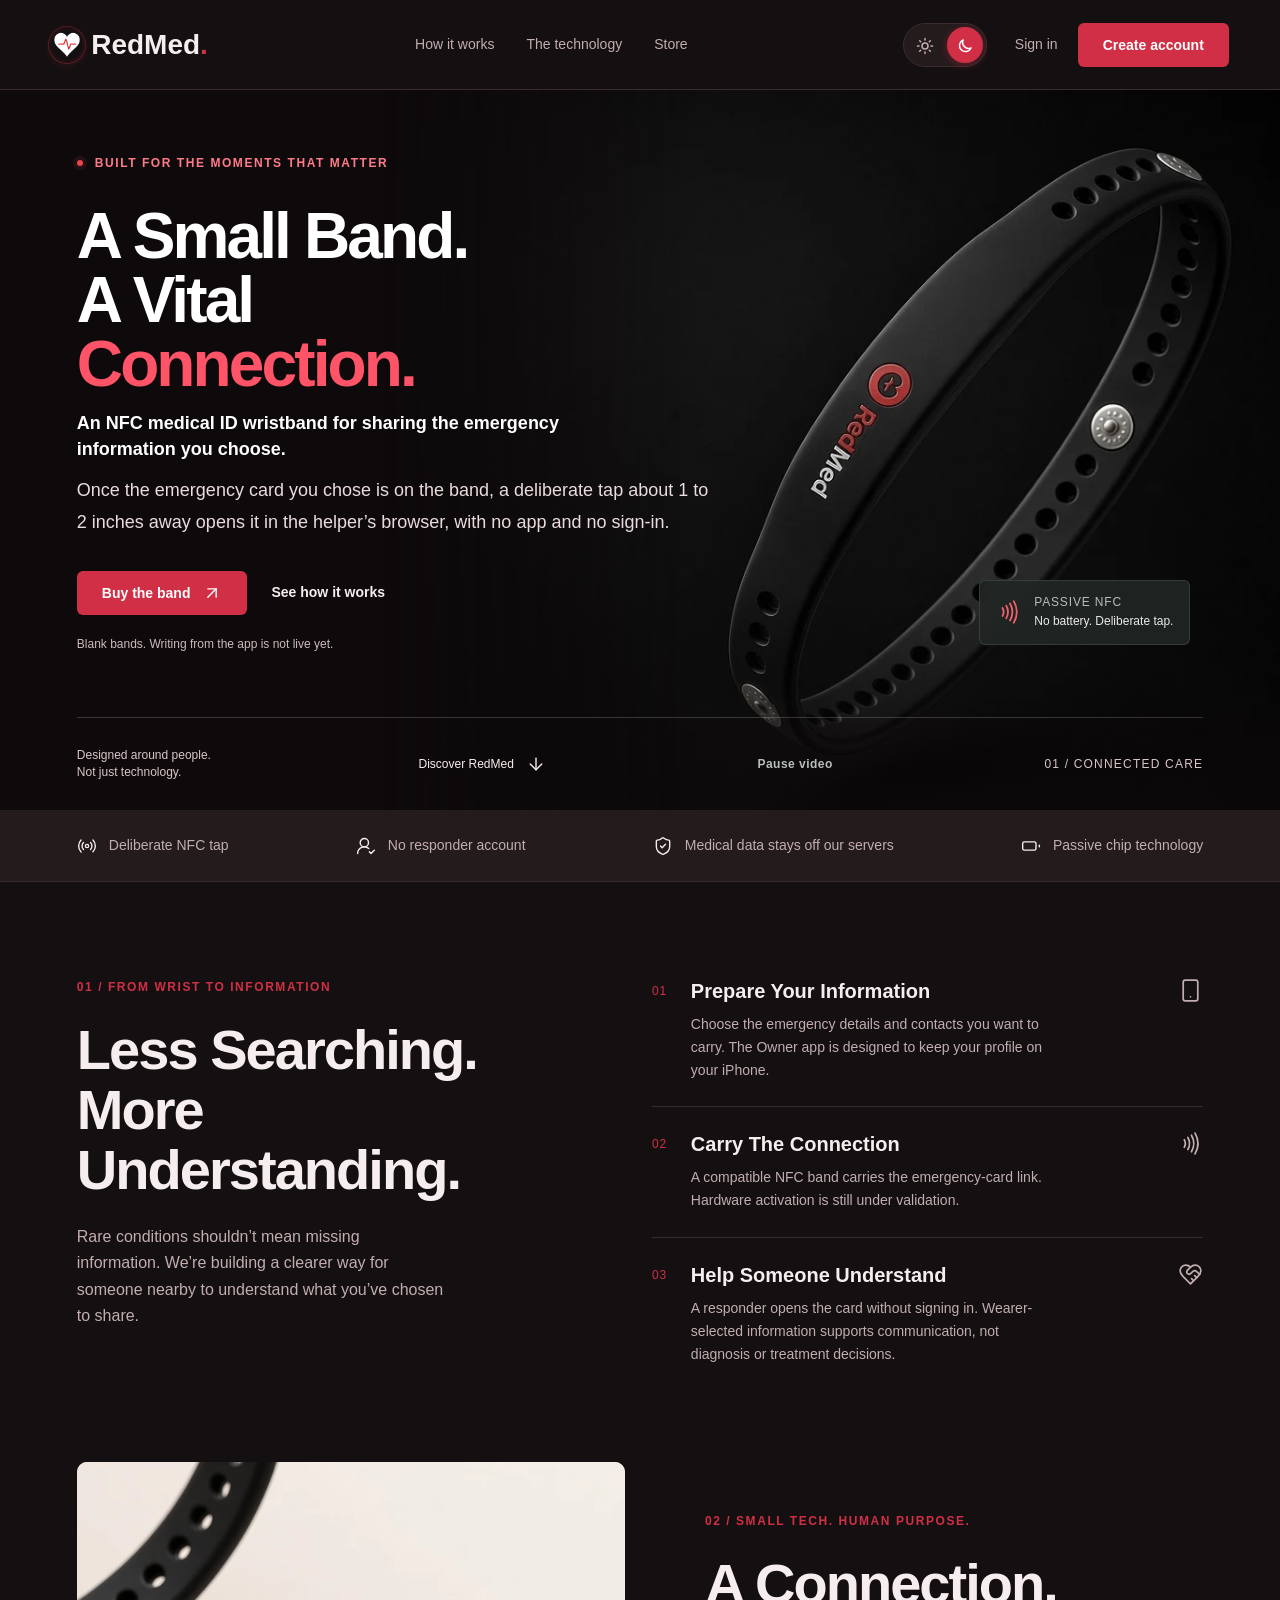
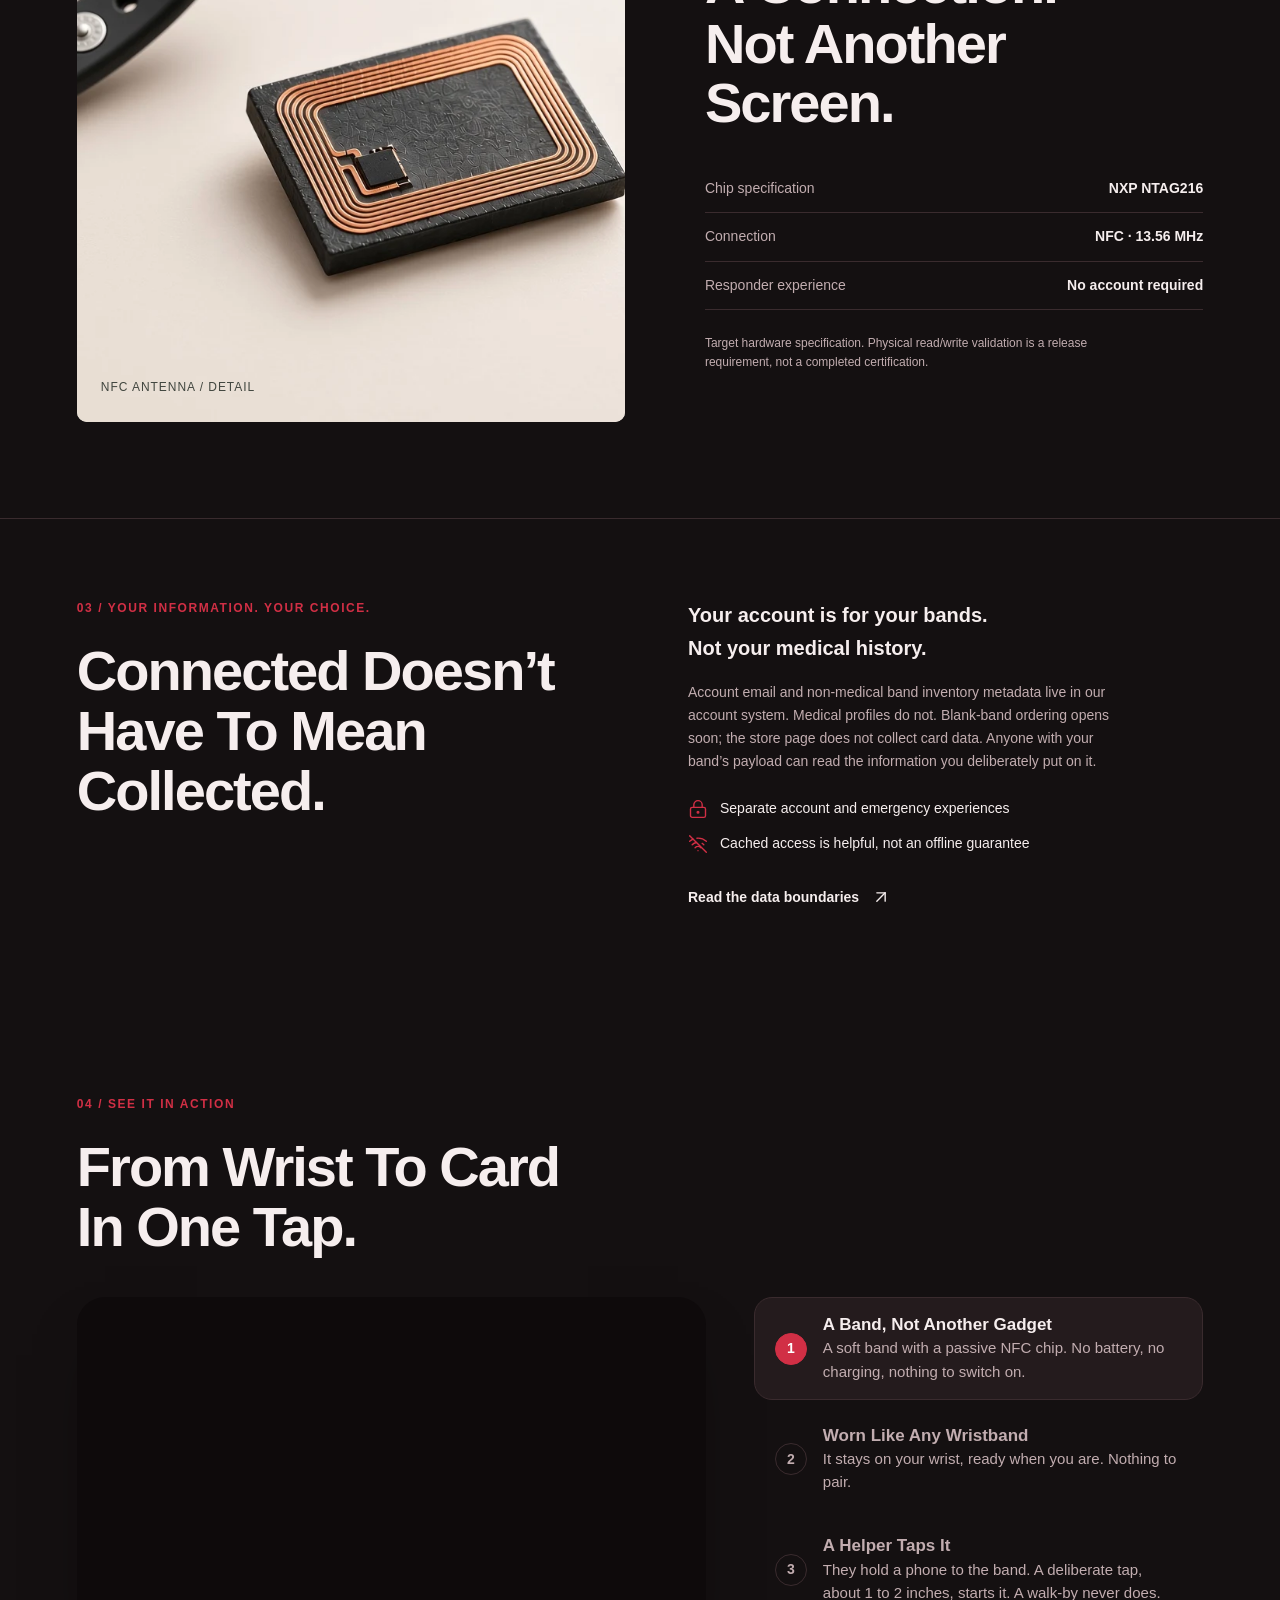
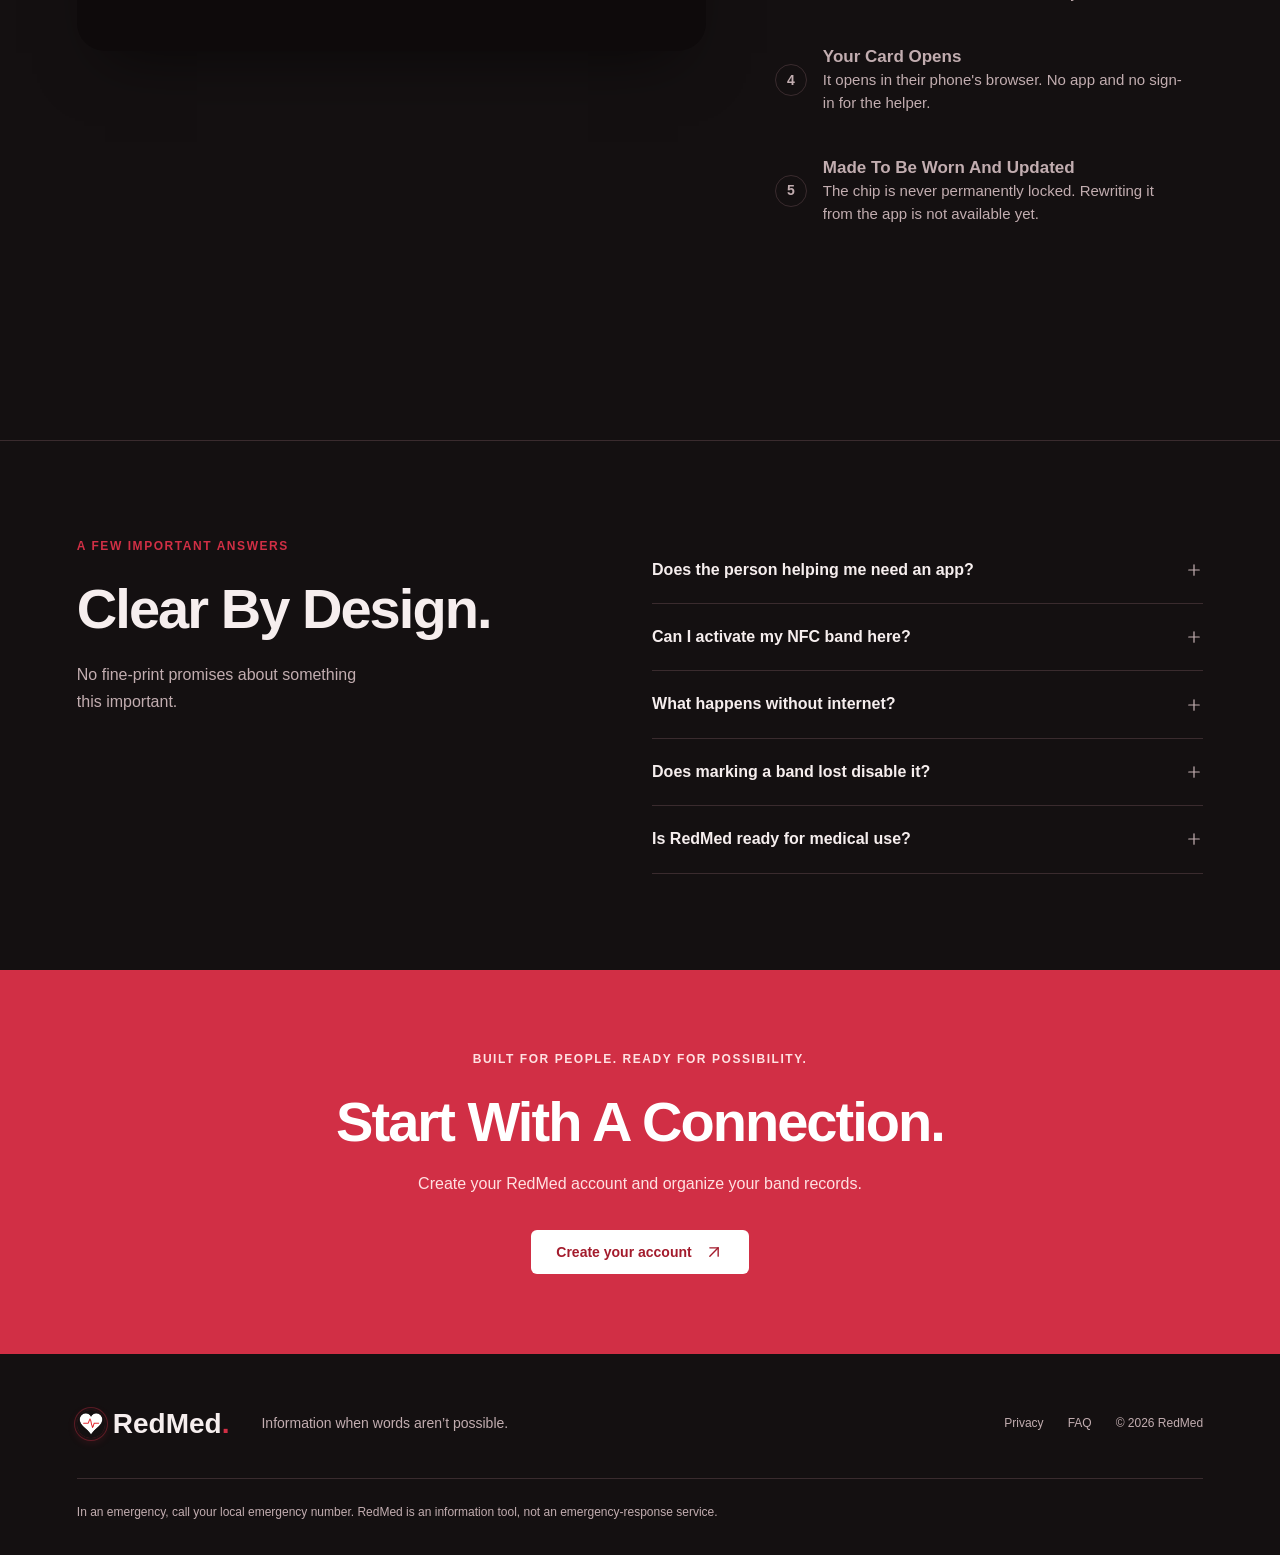
==== commit d4c8bdb9: "Sync passerby shell from Roooted1776/frisky" ====
--- a/index.html
+++ b/index.html
@@ -78,7 +78,7 @@
     </section>
     <section class="privacy-section section" id="privacy">
       <div><p class="eyebrow">03 / YOUR INFORMATION. YOUR CHOICE.</p><h2>Connected doesn’t<br>have to mean collected.</h2></div>
-      <div class="privacy-copy"><p class="large-copy">Your account is for your bands.<br>Not your medical history.</p><p>Account email and non-medical band inventory metadata live in our account system. Medical profiles do not. Blank-band orders go by email today; the store page does not collect card data. Anyone with your band’s payload can read the information you deliberately put on it.</p><div class="privacy-line"><i data-lucide="lock-keyhole"></i><span>Separate account and emergency experiences</span></div><div class="privacy-line"><i data-lucide="wifi-off"></i><span>Cached access is helpful, not an offline guarantee</span></div><button class="text-button" id="privacy-open">Read the data boundaries <i data-lucide="arrow-up-right"></i></button></div>
+      <div class="privacy-copy"><p class="large-copy">Your account is for your bands.<br>Not your medical history.</p><p>Account email and non-medical band inventory metadata live in our account system. Medical profiles do not. Blank-band ordering opens soon; the store page does not collect card data. Anyone with your band’s payload can read the information you deliberately put on it.</p><div class="privacy-line"><i data-lucide="lock-keyhole"></i><span>Separate account and emergency experiences</span></div><div class="privacy-line"><i data-lucide="wifi-off"></i><span>Cached access is helpful, not an offline guarantee</span></div><button class="text-button" id="privacy-open">Read the data boundaries <i data-lucide="arrow-up-right"></i></button></div>
     </section>
     <section class="process-section section" id="process" aria-labelledby="process-head">
       <div class="process-heading"><p class="eyebrow">04 / SEE IT IN ACTION</p><h2 id="process-head">From wrist to card<br>in one tap.</h2></div>
@@ -140,7 +140,7 @@
     <div class="admin-bottom"><section class="admin-invite"><p class="eyebrow">NEW CONNECTION</p><h3>Invite a member.</h3><p class="fineprint">Send a secure invitation. Members set their own password; administrators never see it. Email delivery depends on the configured provider.</p><form id="admin-invite-form"><label>Email address<input id="admin-invite-email" type="email" maxlength="254" autocomplete="off" required placeholder="member@example.com"></label><label class="consent"><input type="checkbox" required><span>I am authorized to invite this person.</span></label><button class="button full">Review and send invitation</button></form></section><section class="admin-audit"><p class="eyebrow">ACCOUNTABILITY</p><h3>Recent actions.</h3><div id="admin-events"></div><p class="fineprint">Last 50 operations. Invitations and access changes are recorded without medical information. Existing admin accounts are protected from suspension.</p></section></div>
   </dialog>
   <dialog id="demo-dialog" aria-labelledby="demo-title"><button class="icon-button dialog-close" aria-label="Close demonstration"><i data-lucide="x"></i></button><p class="eyebrow">INTERACTIVE WALKTHROUGH / NO REAL MEDICAL DATA</p><h2 id="demo-title">A tap starts the connection.</h2><div class="demo-device"><div class="demo-top">REDMED ASSIST <i data-lucide="nfc"></i></div><div id="demo-content"></div></div><div class="demo-controls"><button class="button secondary" id="demo-back">Back</button><span id="demo-count"></span><button class="button" id="demo-next">Next <i data-lucide="arrow-right"></i></button></div><p class="fineprint">Illustrative workflow only. This does not scan, write, or activate a band.</p></dialog>
-  <dialog id="privacy-dialog" aria-labelledby="privacy-title"><button class="icon-button dialog-close" aria-label="Close privacy details"><i data-lucide="x"></i></button><p class="eyebrow">DATA BOUNDARIES / SEPTEMBER 2026</p><h2 id="privacy-title">What your account holds.</h2><div class="privacy-detail"><h3>Account data</h3><p>Supabase Auth processes your email and password for authentication. An optional username may be stored on your member account. The band registry stores your account ID, chip serial, color, inventory status and registration date. Blank-band orders go by email to help@redmed.live today; the store page does not collect Square card data. Database policies restrict these records to your authenticated account.</p><h3>What stays out</h3><p>Do not enter diagnoses, emergency contacts, care instructions, medical-card URLs or band payloads here. This portal does not collect them. NFC reading uses only the tag serial number and never reads or uploads NDEF record content.</p><h3>Important limits</h3><p>A chip UID is not proof of ownership and is not an authentication secret. Changing a band’s inventory status does not revoke its payload. Anyone with that payload can read its wearer-selected information.</p><h3>Session and infrastructure</h3><p>Sign-in stays in this browser until you sign out. Supabase processes account requests; hosting infrastructure may process request metadata such as IP addresses. There are no advertising or analytics SDKs on this portal.</p><h3>Administrator access</h3><p>Authorized administrators can view account emails, verification status, band counts and account dates, invite members, and suspend or restore account access. Administrative actions are audited. The admin panel does not expose medical information or band payloads.</p><h3>Your controls</h3><p>You can remove band records, change your password, and request an email recovery link. Email delivery depends on provider configuration. Full account deletion is not yet self-service; do not use this development portal for a medical-care dependency.</p></div></dialog>
+  <dialog id="privacy-dialog" aria-labelledby="privacy-title"><button class="icon-button dialog-close" aria-label="Close privacy details"><i data-lucide="x"></i></button><p class="eyebrow">DATA BOUNDARIES / SEPTEMBER 2026</p><h2 id="privacy-title">What your account holds.</h2><div class="privacy-detail"><h3>Account data</h3><p>Supabase Auth processes your email and password for authentication. An optional username may be stored on your member account. The band registry stores your account ID, chip serial, color, inventory status and registration date. Blank-band ordering opens soon; the store page does not collect Square card data. Database policies restrict these records to your authenticated account.</p><h3>What stays out</h3><p>Do not enter diagnoses, emergency contacts, care instructions, medical-card URLs or band payloads here. This portal does not collect them. NFC reading uses only the tag serial number and never reads or uploads NDEF record content.</p><h3>Important limits</h3><p>A chip UID is not proof of ownership and is not an authentication secret. Changing a band’s inventory status does not revoke its payload. Anyone with that payload can read its wearer-selected information.</p><h3>Session and infrastructure</h3><p>Sign-in stays in this browser until you sign out. Supabase processes account requests; hosting infrastructure may process request metadata such as IP addresses. There are no advertising or analytics SDKs on this portal.</p><h3>Administrator access</h3><p>Authorized administrators can view account emails, verification status, band counts and account dates, invite members, and suspend or restore account access. Administrative actions are audited. The admin panel does not expose medical information or band payloads.</p><h3>Your controls</h3><p>You can remove band records, change your password, and request an email recovery link. Email delivery depends on provider configuration. Full account deletion is not yet self-service; do not use this development portal for a medical-care dependency.</p></div></dialog>
   <script src="./hero.js?v=20261002a"></script>
   <script src="./process.js?v=20261002a"></script>
   <script type="module">
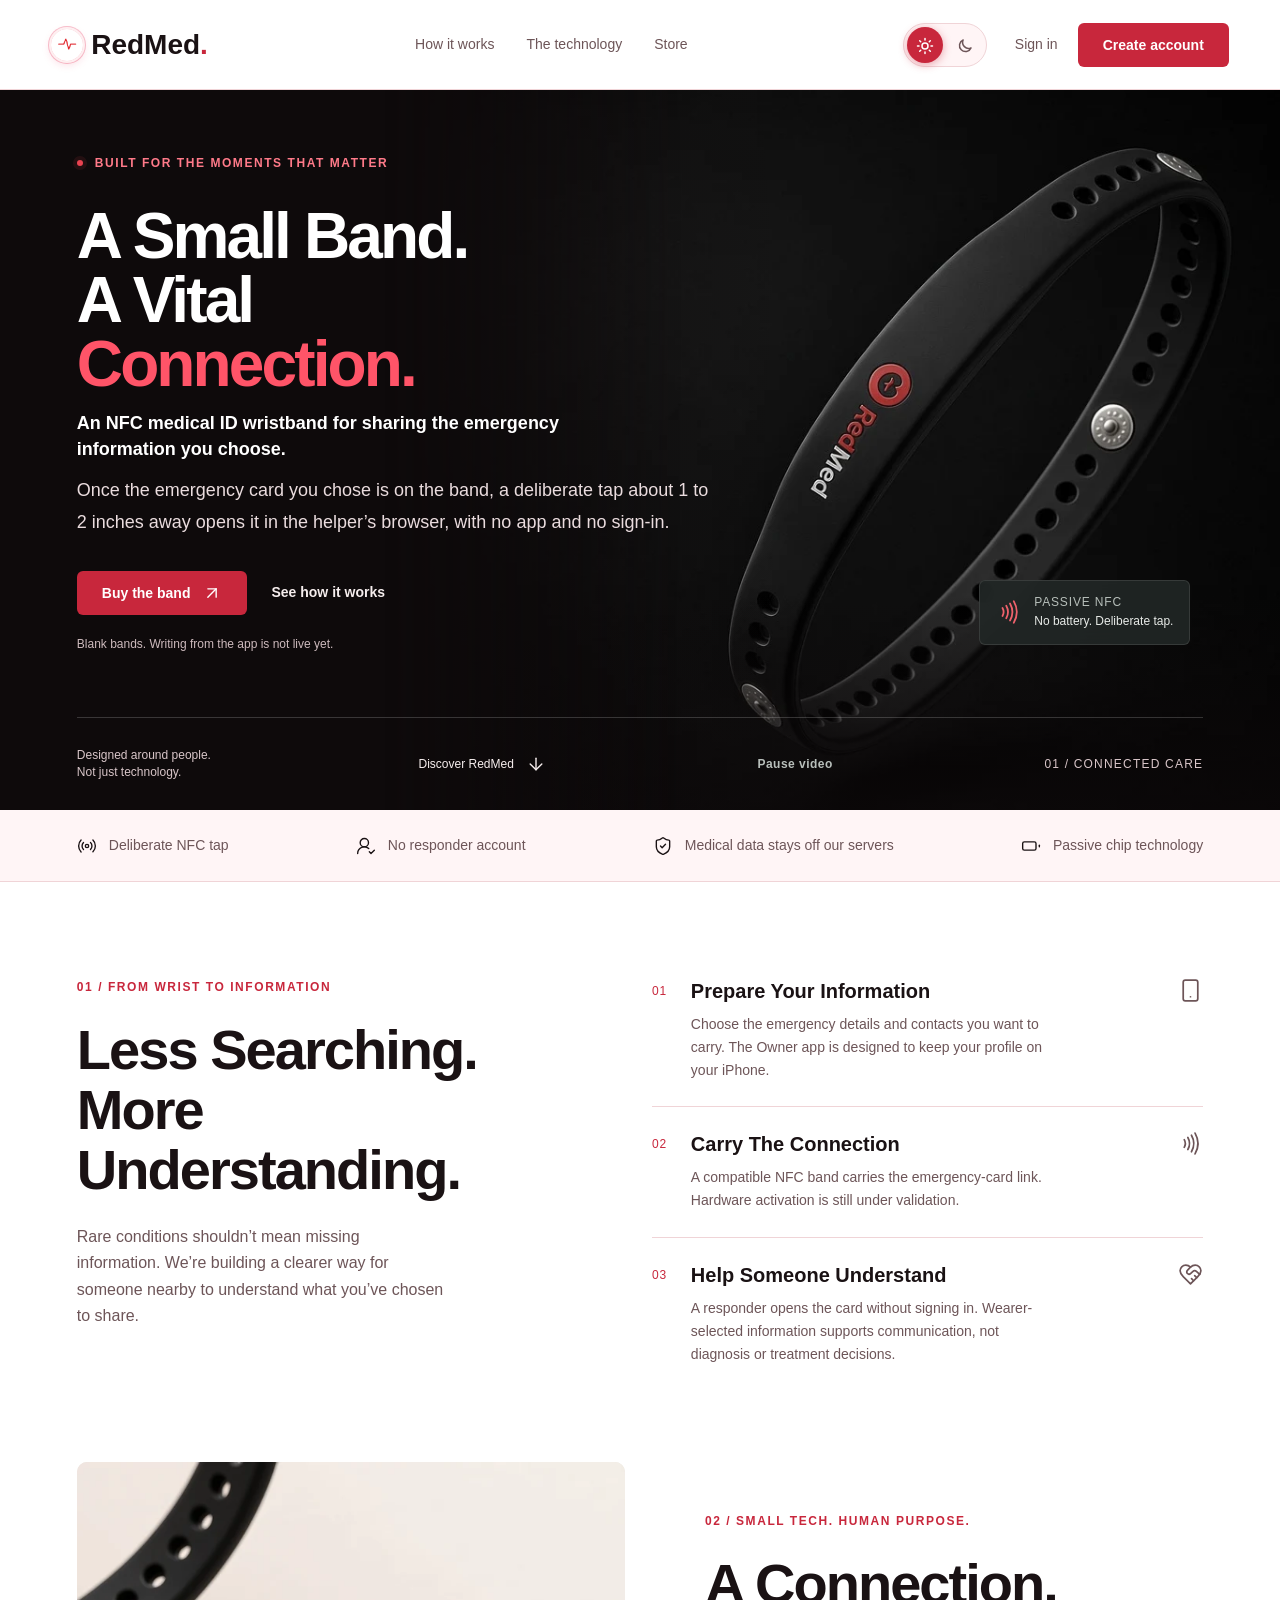
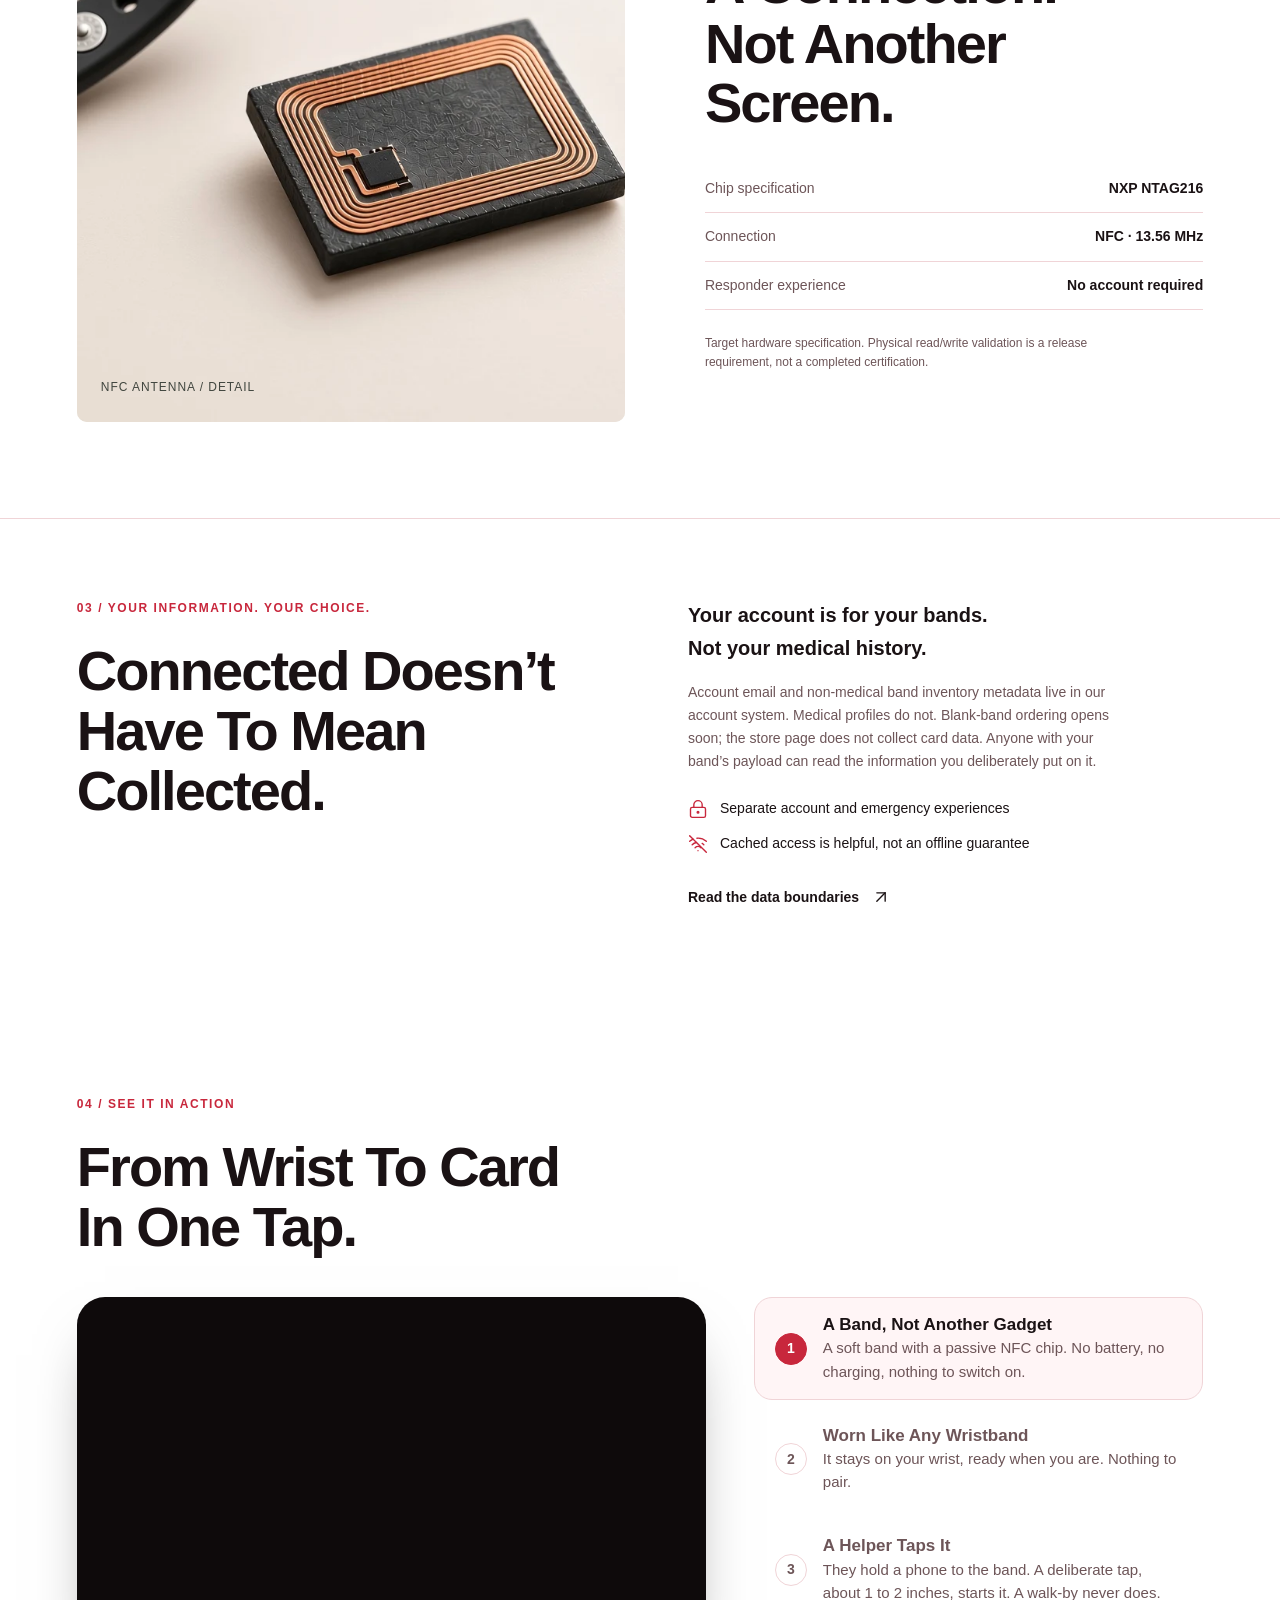
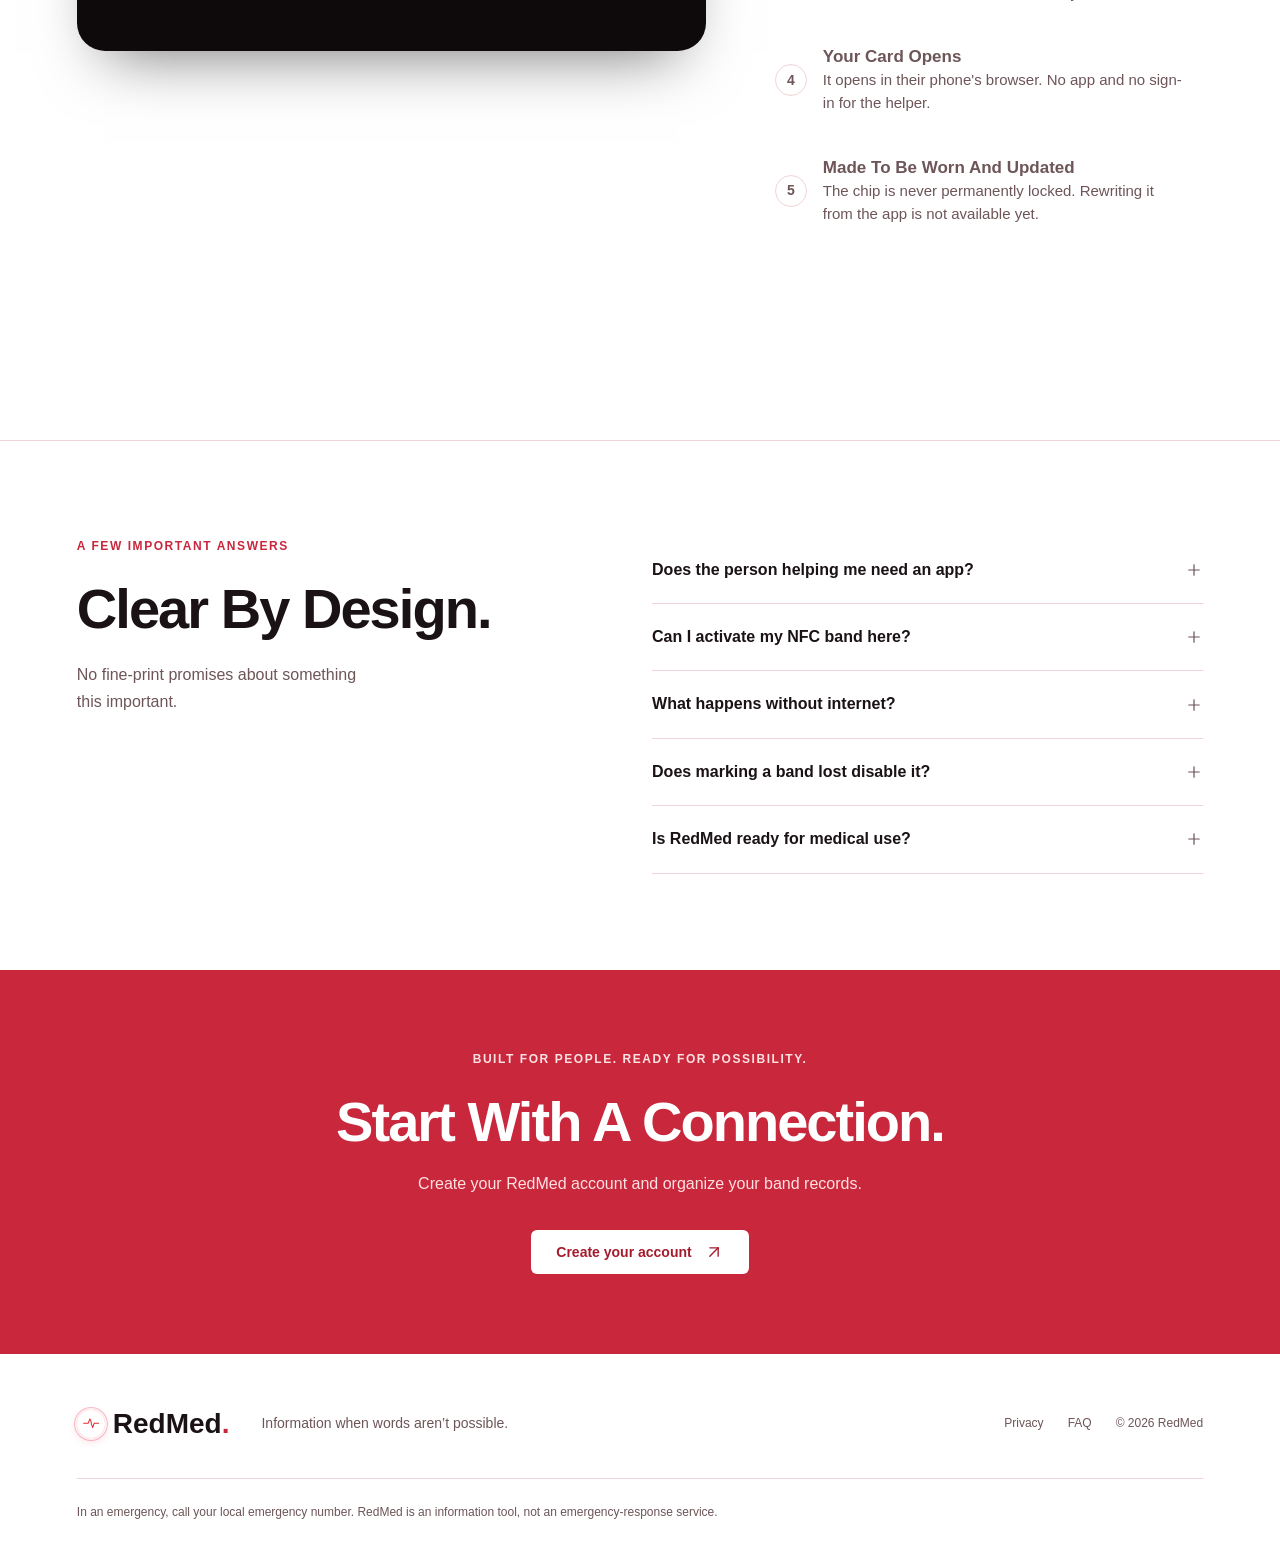
==== commit caf2093b: "Sync passerby shell from Roooted1776/frisky" ====
--- a/index.html
+++ b/index.html
@@ -3,8 +3,8 @@
 <head>
   <meta charset="UTF-8">
   <meta name="viewport" content="width=device-width, initial-scale=1">
-  <meta name="theme-color" content="#141011">
-  <meta name="color-scheme" content="dark light">
+  <meta name="theme-color" content="#ffffff">
+  <meta name="color-scheme" content="light dark">
   <meta name="referrer" content="no-referrer">
   <meta name="description" content="RedMed is building a medical ID wristband that connects a deliberate NFC tap to wearer-selected emergency information.">
   <title>RedMed · A small band. A vital connection.</title>
@@ -40,7 +40,7 @@
       <span>RedMed<span class="brand-dot">.</span></span>
     </a>
     <nav aria-label="Main navigation"><a href="#how">How it works</a><a href="#technology">The technology</a><a href="https://redmed.live/store/" rel="noreferrer">Store</a></nav>
-    <div class="header-actions"><button class="theme-switch" id="theme-toggle" type="button" role="switch" aria-checked="true" aria-label="Dark mode" title="Switch between light and dark"><span class="tt-track"><svg class="tt-sun" viewBox="0 0 24 24" aria-hidden="true"><circle cx="12" cy="12" r="4"/><path d="M12 2v2M12 20v2M4.9 4.9l1.4 1.4M17.7 17.7l1.4 1.4M2 12h2M20 12h2M4.9 19.1l1.4-1.4M17.7 6.3l1.4-1.4"/></svg><svg class="tt-moon" viewBox="0 0 24 24" aria-hidden="true"><path d="M20 14.5A8 8 0 0 1 9.5 4 8 8 0 1 0 20 14.5z"/></svg><span class="tt-thumb"></span></span></button><button class="text-button account-trigger" data-mode="signin">Sign in</button><button class="button small account-trigger" data-mode="signup">Create account</button></div>
+    <div class="header-actions"><button class="theme-switch" id="theme-toggle" type="button" role="switch" aria-checked="false" aria-label="Dark mode" title="Switch between light and dark"><span class="tt-track"><svg class="tt-sun" viewBox="0 0 24 24" aria-hidden="true"><circle cx="12" cy="12" r="4"/><path d="M12 2v2M12 20v2M4.9 4.9l1.4 1.4M17.7 17.7l1.4 1.4M2 12h2M20 12h2M4.9 19.1l1.4-1.4M17.7 6.3l1.4-1.4"/></svg><svg class="tt-moon" viewBox="0 0 24 24" aria-hidden="true"><path d="M20 14.5A8 8 0 0 1 9.5 4 8 8 0 1 0 20 14.5z"/></svg><span class="tt-thumb"></span></span></button><button class="text-button account-trigger" data-mode="signin">Sign in</button><button class="button small account-trigger" data-mode="signup">Create account</button></div>
   </header>
   <main id="main">
     <section class="hero">
@@ -140,7 +140,7 @@
     <div class="admin-bottom"><section class="admin-invite"><p class="eyebrow">NEW CONNECTION</p><h3>Invite a member.</h3><p class="fineprint">Send a secure invitation. Members set their own password; administrators never see it. Email delivery depends on the configured provider.</p><form id="admin-invite-form"><label>Email address<input id="admin-invite-email" type="email" maxlength="254" autocomplete="off" required placeholder="member@example.com"></label><label class="consent"><input type="checkbox" required><span>I am authorized to invite this person.</span></label><button class="button full">Review and send invitation</button></form></section><section class="admin-audit"><p class="eyebrow">ACCOUNTABILITY</p><h3>Recent actions.</h3><div id="admin-events"></div><p class="fineprint">Last 50 operations. Invitations and access changes are recorded without medical information. Existing admin accounts are protected from suspension.</p></section></div>
   </dialog>
   <dialog id="demo-dialog" aria-labelledby="demo-title"><button class="icon-button dialog-close" aria-label="Close demonstration"><i data-lucide="x"></i></button><p class="eyebrow">INTERACTIVE WALKTHROUGH / NO REAL MEDICAL DATA</p><h2 id="demo-title">A tap starts the connection.</h2><div class="demo-device"><div class="demo-top">REDMED ASSIST <i data-lucide="nfc"></i></div><div id="demo-content"></div></div><div class="demo-controls"><button class="button secondary" id="demo-back">Back</button><span id="demo-count"></span><button class="button" id="demo-next">Next <i data-lucide="arrow-right"></i></button></div><p class="fineprint">Illustrative workflow only. This does not scan, write, or activate a band.</p></dialog>
-  <dialog id="privacy-dialog" aria-labelledby="privacy-title"><button class="icon-button dialog-close" aria-label="Close privacy details"><i data-lucide="x"></i></button><p class="eyebrow">DATA BOUNDARIES / SEPTEMBER 2026</p><h2 id="privacy-title">What your account holds.</h2><div class="privacy-detail"><h3>Account data</h3><p>Supabase Auth processes your email and password for authentication. An optional username may be stored on your member account. The band registry stores your account ID, chip serial, color, inventory status and registration date. Blank-band ordering opens soon; the store page does not collect Square card data. Database policies restrict these records to your authenticated account.</p><h3>What stays out</h3><p>Do not enter diagnoses, emergency contacts, care instructions, medical-card URLs or band payloads here. This portal does not collect them. NFC reading uses only the tag serial number and never reads or uploads NDEF record content.</p><h3>Important limits</h3><p>A chip UID is not proof of ownership and is not an authentication secret. Changing a band’s inventory status does not revoke its payload. Anyone with that payload can read its wearer-selected information.</p><h3>Session and infrastructure</h3><p>Sign-in stays in this browser until you sign out. Supabase processes account requests; hosting infrastructure may process request metadata such as IP addresses. There are no advertising or analytics SDKs on this portal.</p><h3>Administrator access</h3><p>Authorized administrators can view account emails, verification status, band counts and account dates, invite members, and suspend or restore account access. Administrative actions are audited. The admin panel does not expose medical information or band payloads.</p><h3>Your controls</h3><p>You can remove band records, change your password, and request an email recovery link. Email delivery depends on provider configuration. Full account deletion is not yet self-service; do not use this development portal for a medical-care dependency.</p></div></dialog>
+  <dialog id="privacy-dialog" aria-labelledby="privacy-title"><button class="icon-button dialog-close" aria-label="Close privacy details"><i data-lucide="x"></i></button><p class="eyebrow">DATA BOUNDARIES / SEPTEMBER 2026</p><h2 id="privacy-title">What your account holds.</h2><div class="privacy-detail"><h3>Account data</h3><p>Supabase Auth processes your email and password for authentication. An optional username may be stored on your member account. The band registry stores your account ID, chip serial, color, inventory status and registration date. Blank-band ordering opens soon; the store page does not collect Stripe card data. Database policies restrict these records to your authenticated account.</p><h3>What stays out</h3><p>Do not enter diagnoses, emergency contacts, care instructions, medical-card URLs or band payloads here. This portal does not collect them. NFC reading uses only the tag serial number and never reads or uploads NDEF record content.</p><h3>Important limits</h3><p>A chip UID is not proof of ownership and is not an authentication secret. Changing a band’s inventory status does not revoke its payload. Anyone with that payload can read its wearer-selected information.</p><h3>Session and infrastructure</h3><p>Sign-in stays in this browser until you sign out. Supabase processes account requests; hosting infrastructure may process request metadata such as IP addresses. There are no advertising or analytics SDKs on this portal.</p><h3>Administrator access</h3><p>Authorized administrators can view account emails, verification status, band counts and account dates, invite members, and suspend or restore account access. Administrative actions are audited. The admin panel does not expose medical information or band payloads.</p><h3>Your controls</h3><p>You can remove band records, change your password, and request an email recovery link. Email delivery depends on provider configuration. Full account deletion is not yet self-service; do not use this development portal for a medical-care dependency.</p></div></dialog>
   <script src="./hero.js?v=20261002a"></script>
   <script src="./process.js?v=20261002a"></script>
   <script type="module">
--- a/red-white.css
+++ b/red-white.css
@@ -1,6 +1,21 @@
 /* Home stays red and white. This file is unlayered so it wins over the bundled layers.
-   Default (and first paint) is dark — theme.js sets data-theme before/with first paint. */
+   Default (and first paint) is light — theme.js sets data-theme before/with first paint. */
 :root,
+:root[data-theme="light"] {
+  --bg: #fff;
+  --surface: #fff;
+  --ink: #1a1214;
+  --muted: #6d5558;
+  --border: #f0d4d7;
+  --accent: #c8273c;
+  --accent-hover: #ad2032;
+  --hero: #fff;
+  --hero-ink: #1a1214;
+  --hero-muted: #6d5558;
+  --soft: #fff5f6;
+  color-scheme: light;
+}
+
 :root[data-theme="dark"] {
   --bg: #141011;
   --surface: #1d1718;
@@ -16,21 +31,6 @@
   color-scheme: dark;
 }
 
-:root[data-theme="light"] {
-  --bg: #fff;
-  --surface: #fff;
-  --ink: #1a1214;
-  --muted: #6d5558;
-  --border: #f0d4d7;
-  --accent: #c8273c;
-  --accent-hover: #ad2032;
-  --hero: #fff;
-  --hero-ink: #1a1214;
-  --hero-muted: #6d5558;
-  --soft: #fff5f6;
-  color-scheme: light;
-}
-
 html { background: var(--bg); }
 
 /* Assist BrandLogo — same mark as /tapper/ (circle crop + accent ring). */
@@ -62,13 +62,13 @@
 .tt-track { position: relative; display: block; width: 84px; height: 44px; border-radius: 999px; background: var(--soft); border: 1px solid var(--border); transition: background .25s, border-color .25s; }
 .theme-switch:hover .tt-track { border-color: var(--accent); }
 .tt-track svg { position: absolute; top: 13px; z-index: 1; width: 18px; height: 18px; fill: none; stroke: currentColor; stroke-width: 2; stroke-linecap: round; stroke-linejoin: round; transition: color .25s; }
-.tt-sun { left: 12px; color: var(--muted); }
-.tt-moon { right: 12px; color: #fff; }
-.tt-thumb { position: absolute; top: 3px; left: 3px; width: 36px; height: 36px; border-radius: 50%; background: var(--accent); box-shadow: 0 2px 8px #c8273c66; transform: translateX(40px); transition: transform .3s cubic-bezier(.3, .8, .3, 1.15); }
-:root[data-theme="light"] .tt-thumb { transform: translateX(0); }
-:root[data-theme="light"] .tt-sun { color: #fff; }
-:root[data-theme="light"] .tt-moon { color: var(--muted); }
-@media (max-width: 820px) { .theme-switch { padding: 0; } .tt-track { width: 76px; } .tt-thumb { transform: translateX(32px); } :root[data-theme="light"] .tt-thumb { transform: translateX(0); } }
+.tt-sun { left: 12px; color: #fff; }
+.tt-moon { right: 12px; color: var(--muted); }
+.tt-thumb { position: absolute; top: 3px; left: 3px; width: 36px; height: 36px; border-radius: 50%; background: var(--accent); box-shadow: 0 2px 8px #c8273c66; transform: translateX(0); transition: transform .3s cubic-bezier(.3, .8, .3, 1.15); }
+:root[data-theme="dark"] .tt-thumb { transform: translateX(40px); }
+:root[data-theme="dark"] .tt-sun { color: var(--muted); }
+:root[data-theme="dark"] .tt-moon { color: #fff; }
+@media (max-width: 820px) { .theme-switch { padding: 0; } .tt-track { width: 76px; } .tt-thumb { transform: translateX(0); } :root[data-theme="dark"] .tt-thumb { transform: translateX(32px); } }
 
 .header { background: var(--bg); border-bottom-color: var(--border); }
 
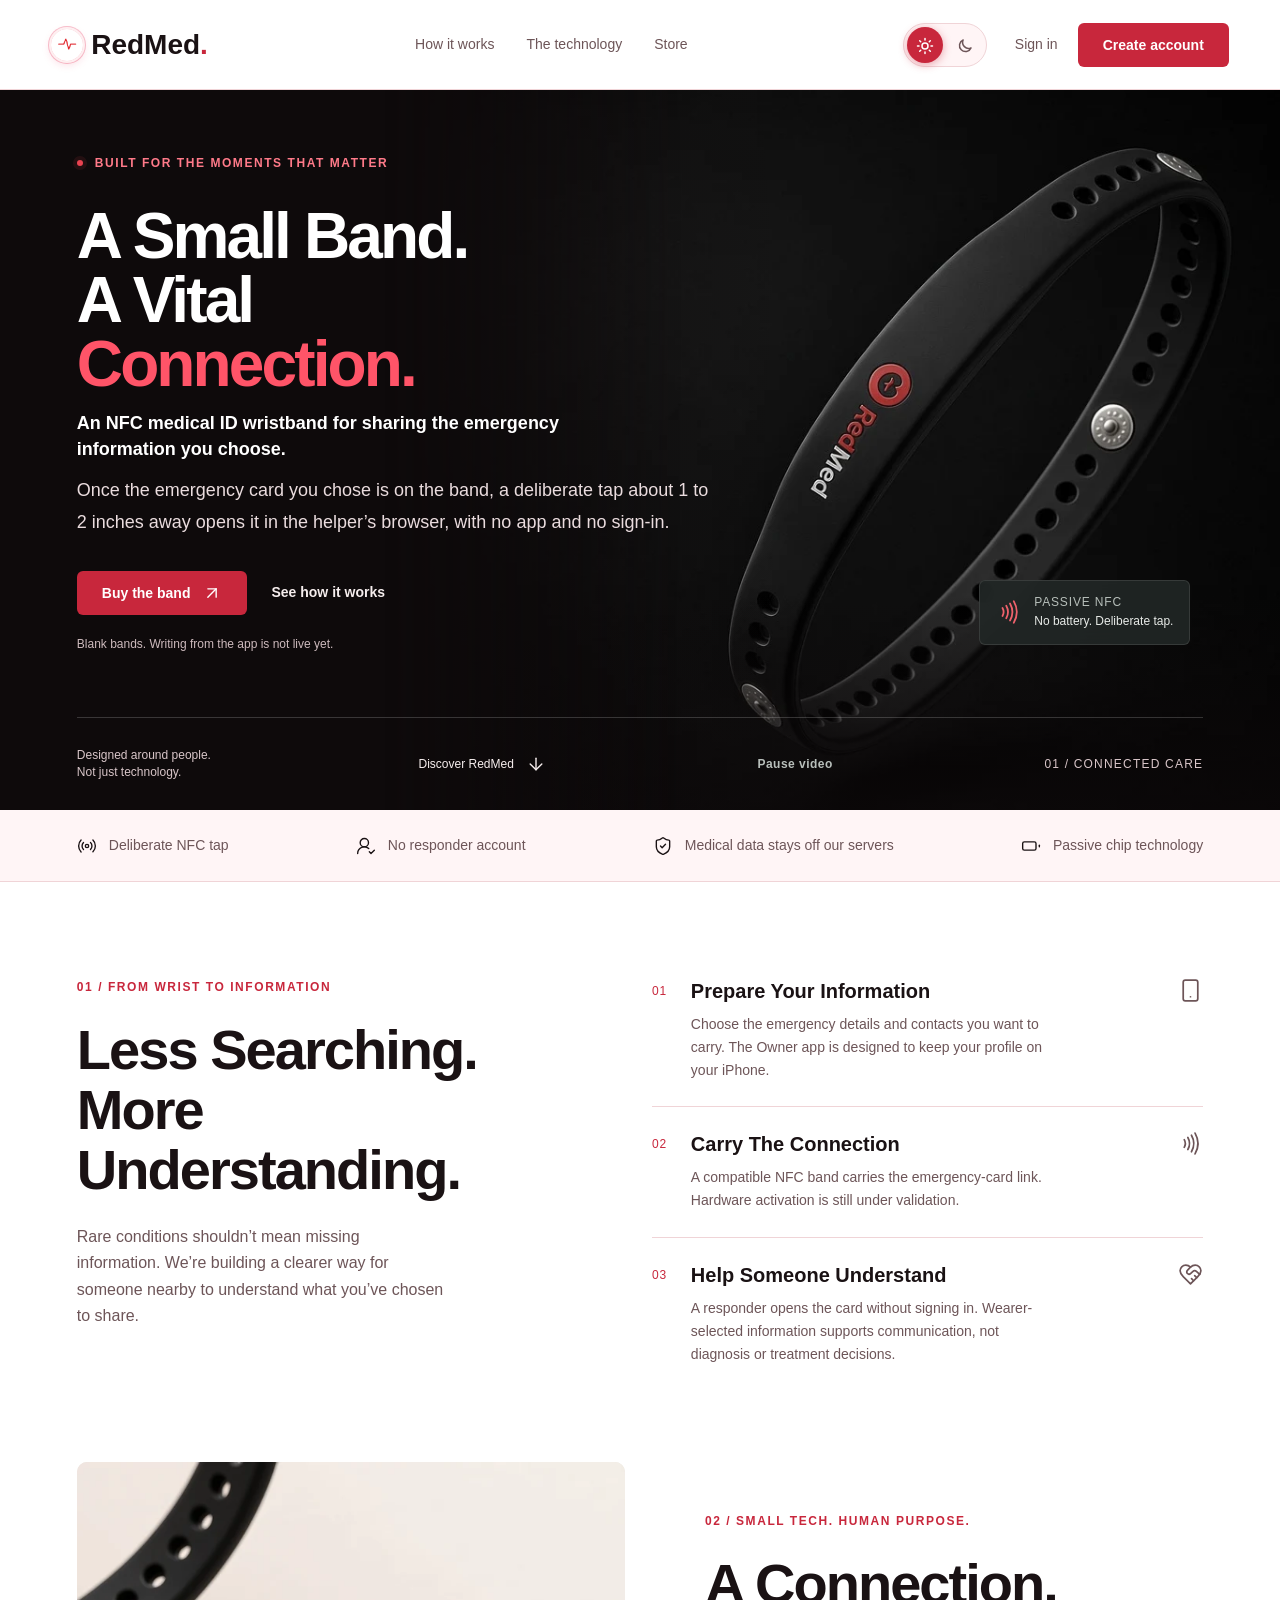
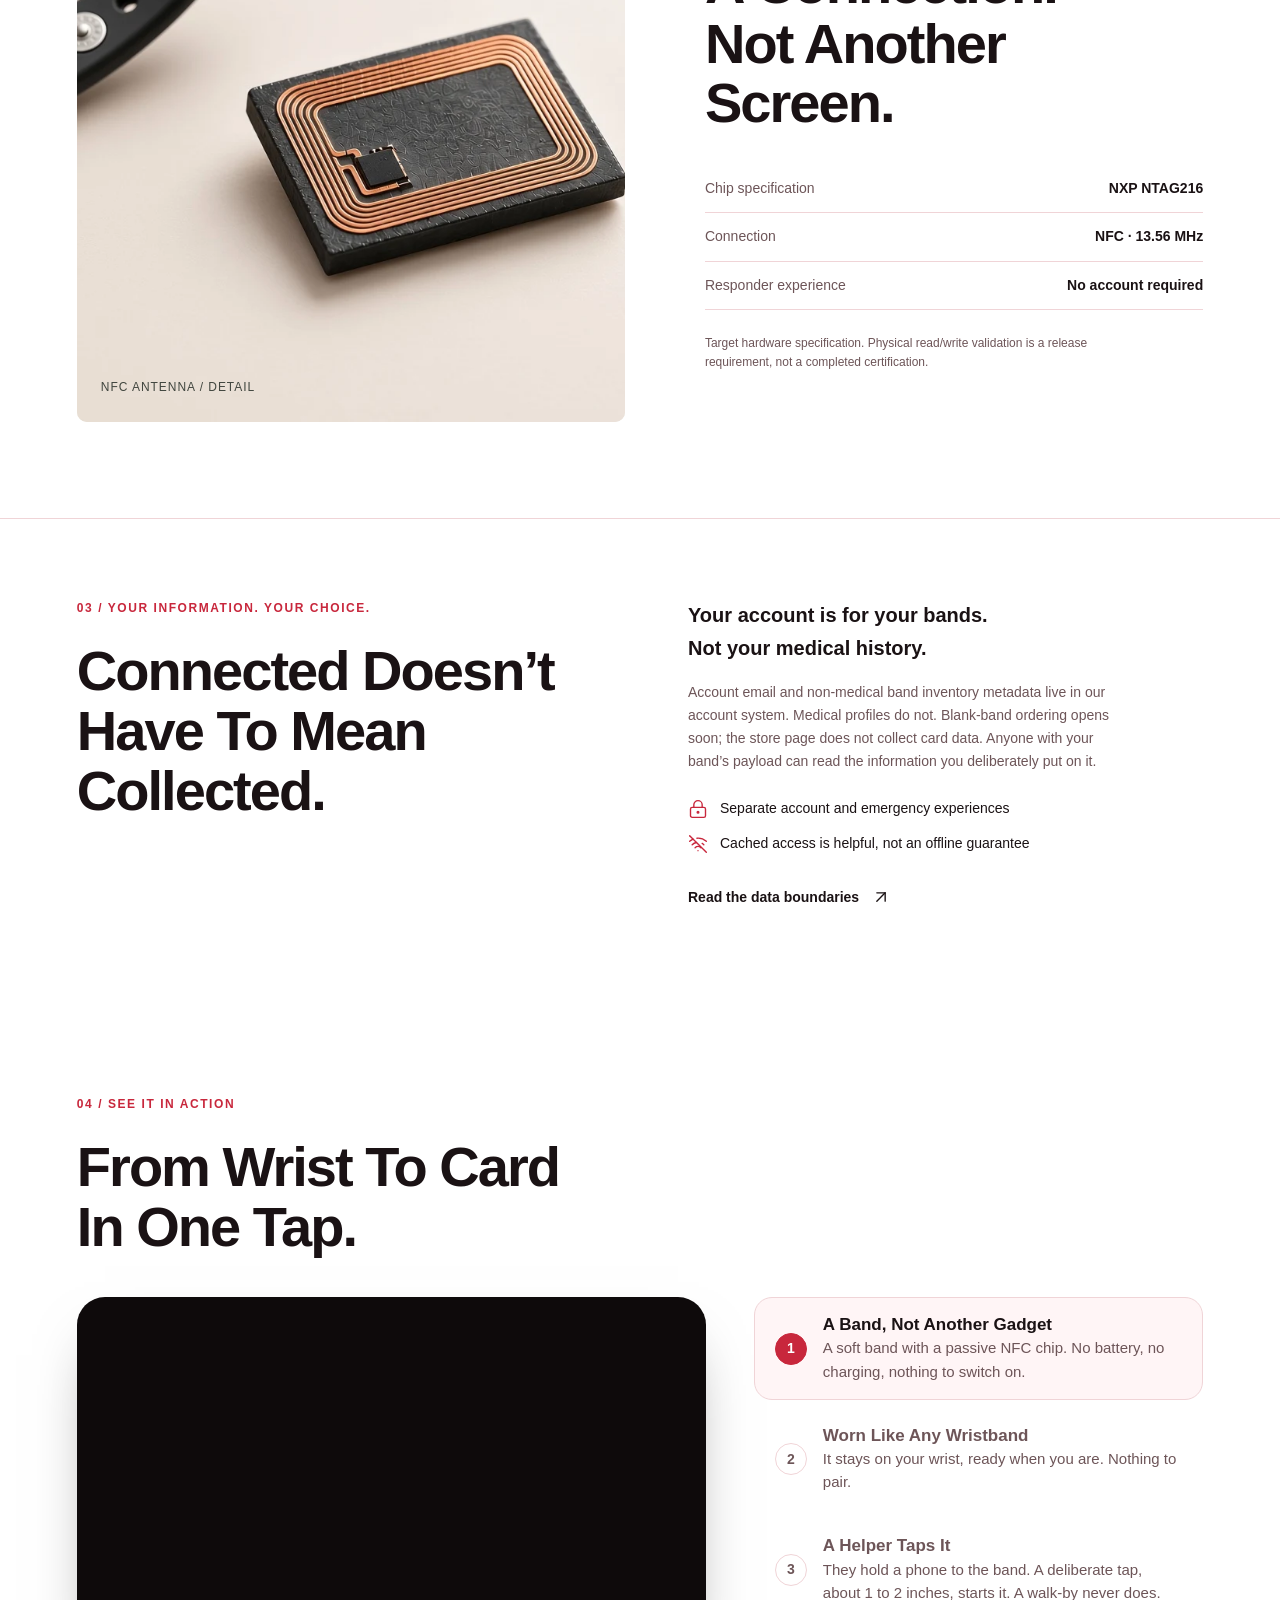
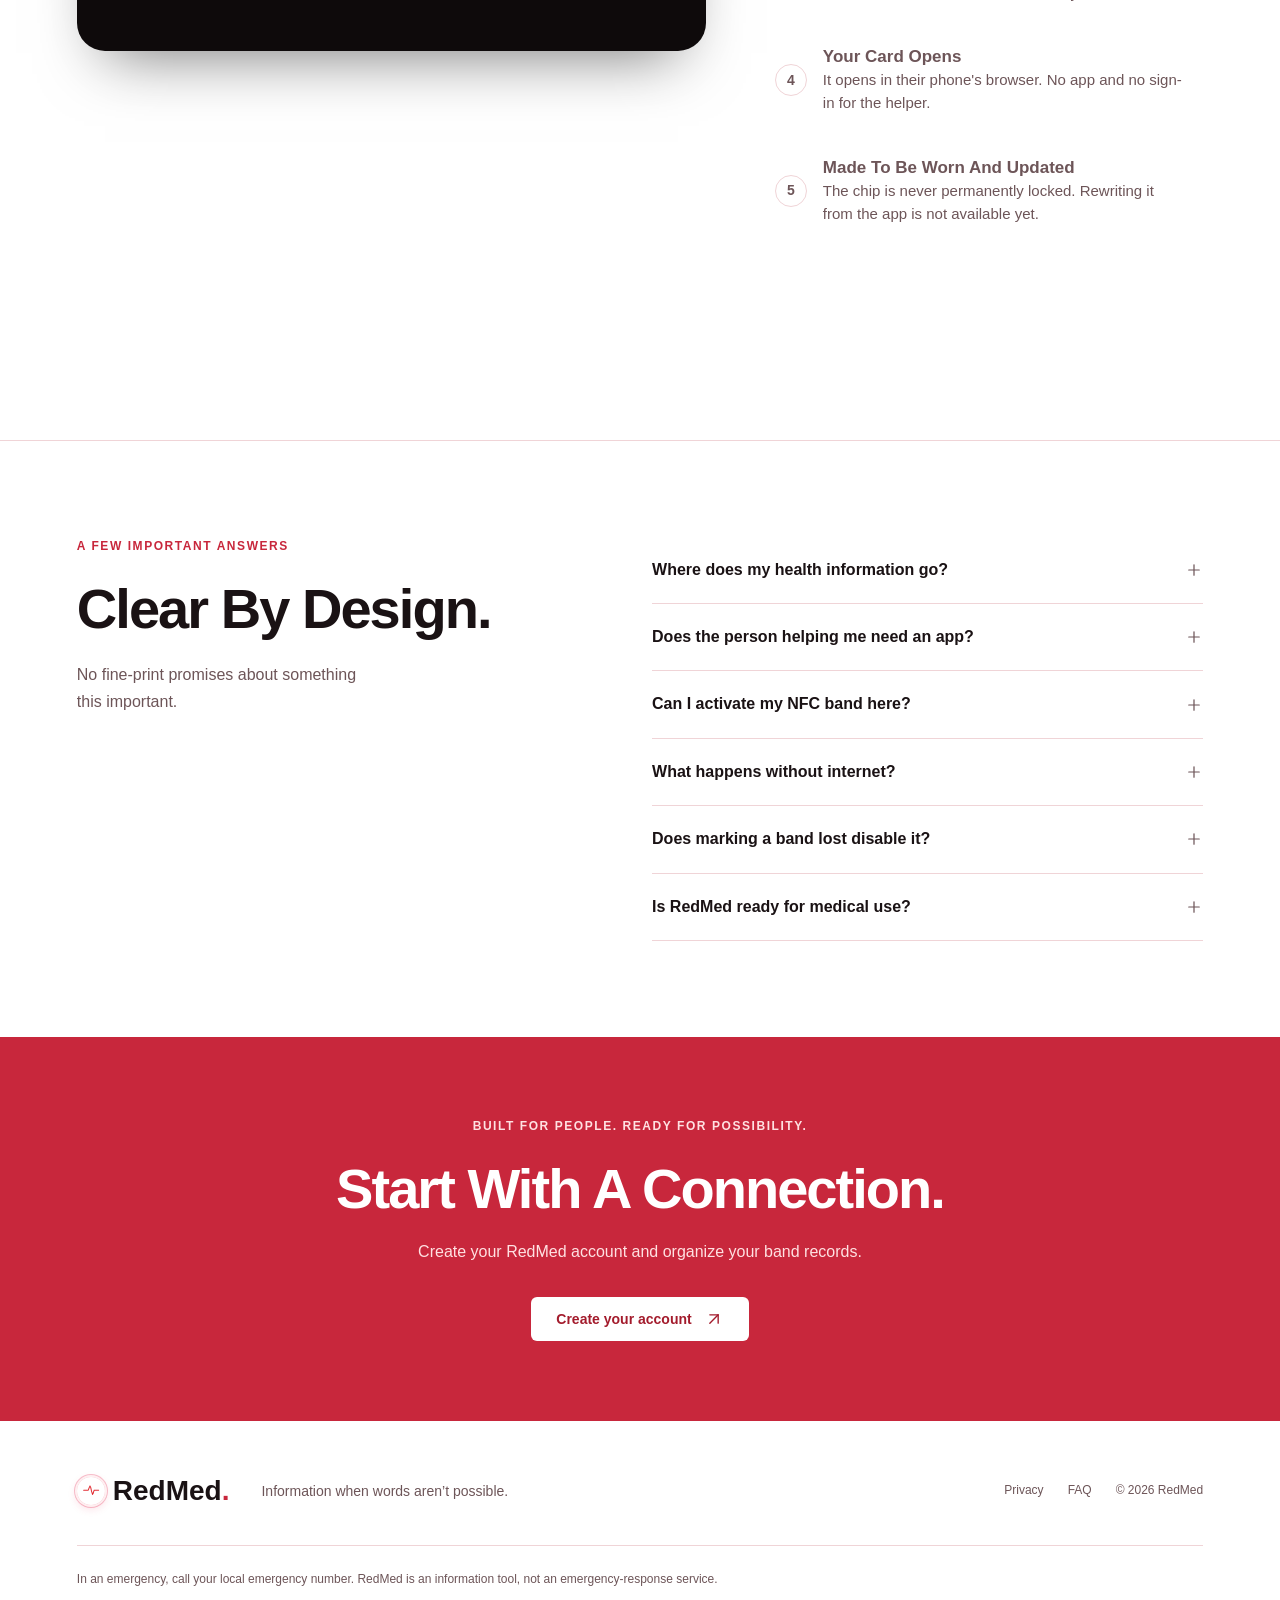
==== commit f9e6dd77: "Sync passerby shell from Roooted1776/frisky" ====
--- a/index.html
+++ b/index.html
@@ -100,6 +100,7 @@
     <section class="faq section" id="questions">
       <div><p class="eyebrow">A FEW IMPORTANT ANSWERS</p><h2>Clear by design.</h2><p>No fine-print promises about something this important.</p></div>
       <div class="faq-list">
+        <details><summary>Where does my health information go?<i data-lucide="plus"></i></summary><p>Your health information stays on your phone and, if you write one, on your band. It is not stored on our servers, and a band tap never contacts us. Member accounts here hold sign-in and band inventory only, never medical records. RedMed is not a covered entity and is not HIPAA certified. No ads, no tracking, no selling of data.</p></details>
         <details><summary>Does the person helping me need an app?<i data-lucide="plus"></i></summary><p>No. A deliberate NFC tap about 1 to 2 inches away opens Assist in the helper’s browser—no app, no sign-in. The medical card is not a QR. Assist reads the band payload on their phone; it does not take a responder account. Device NFC and a usable web connection or a previously cached Assist shell are required.</p></details>
         <details><summary>Can I activate my NFC band here?<i data-lucide="plus"></i></summary><p>This portal can register a chip’s serial number on supported Web NFC devices, or let you enter it manually. That is an inventory record, not medical-card activation. The native iOS writing and read-back flow remains a separate, gated feature.</p></details>
         <details><summary>What happens without internet?<i data-lucide="plus"></i></summary><p>A previously loaded Assist shell may work from its cache. A phone that has never opened it cannot rely on offline access. Keep essential engraved information or another non-digital backup.</p></details>
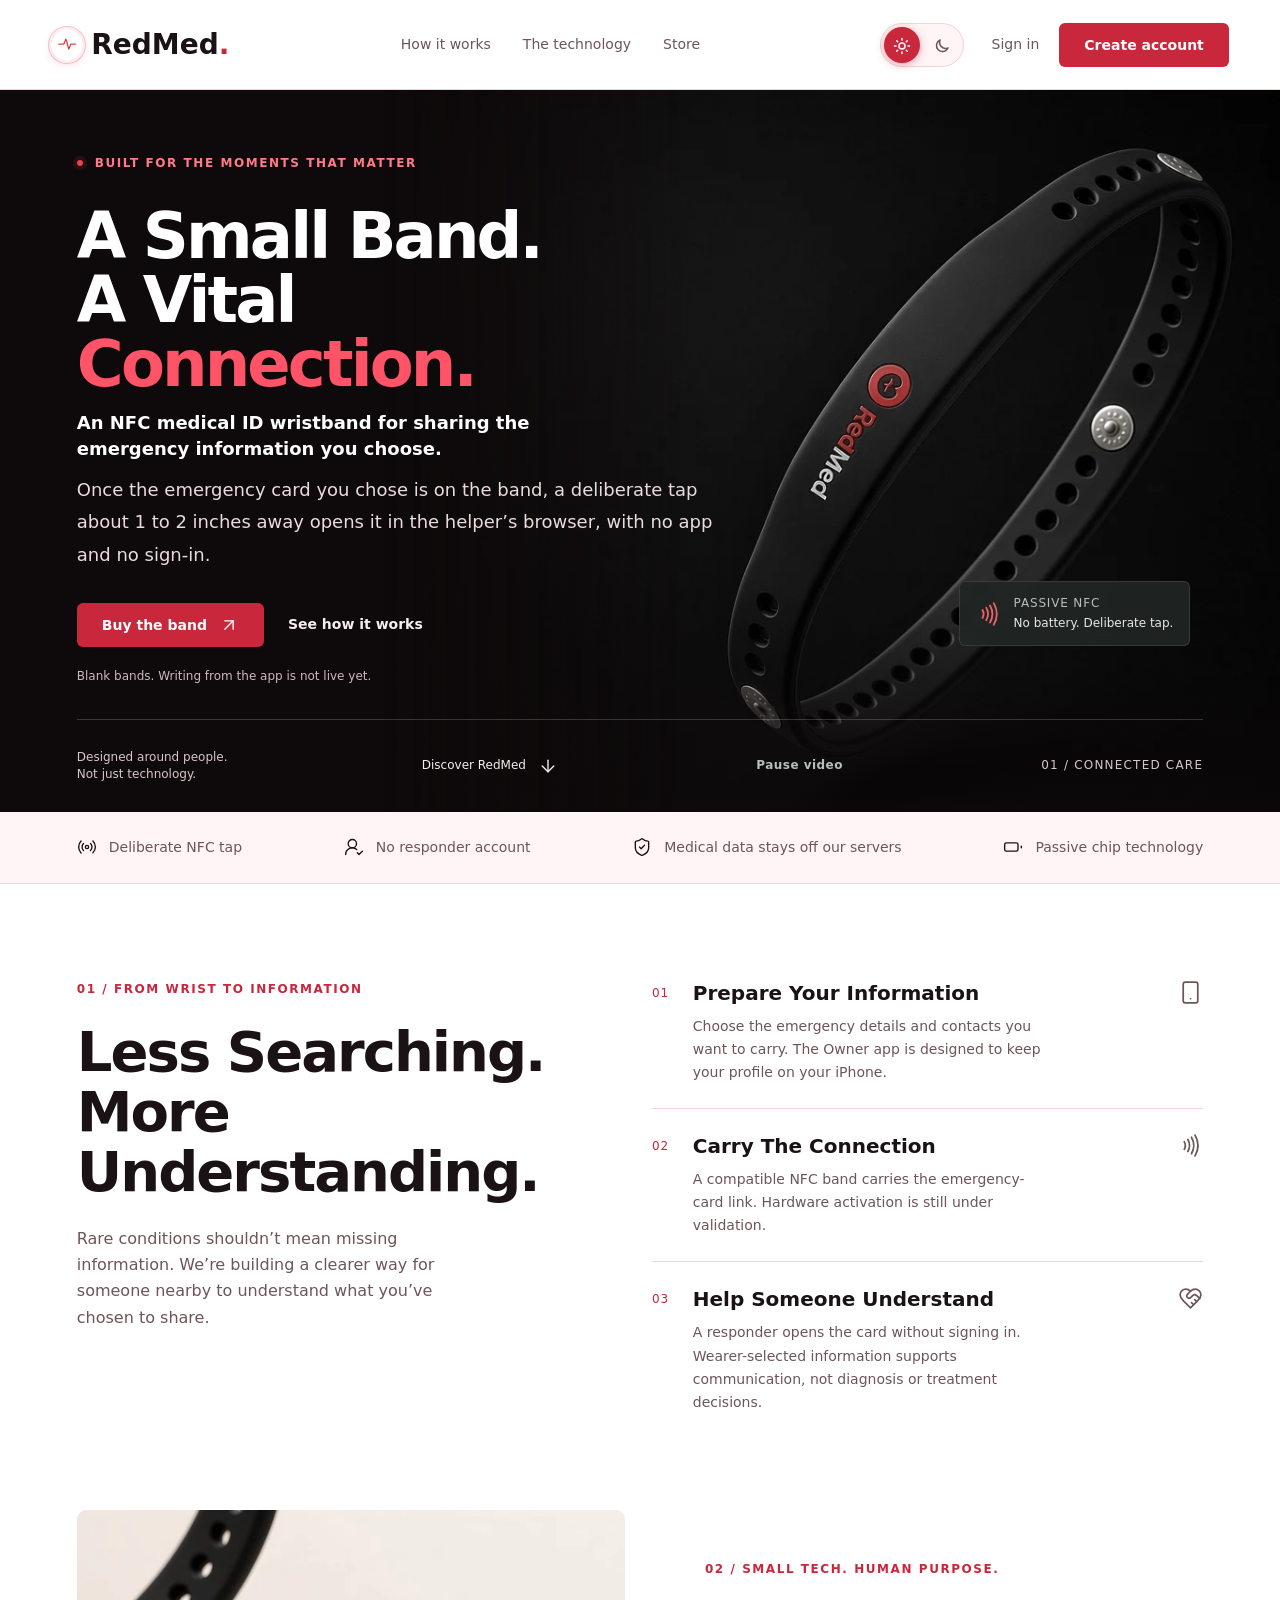
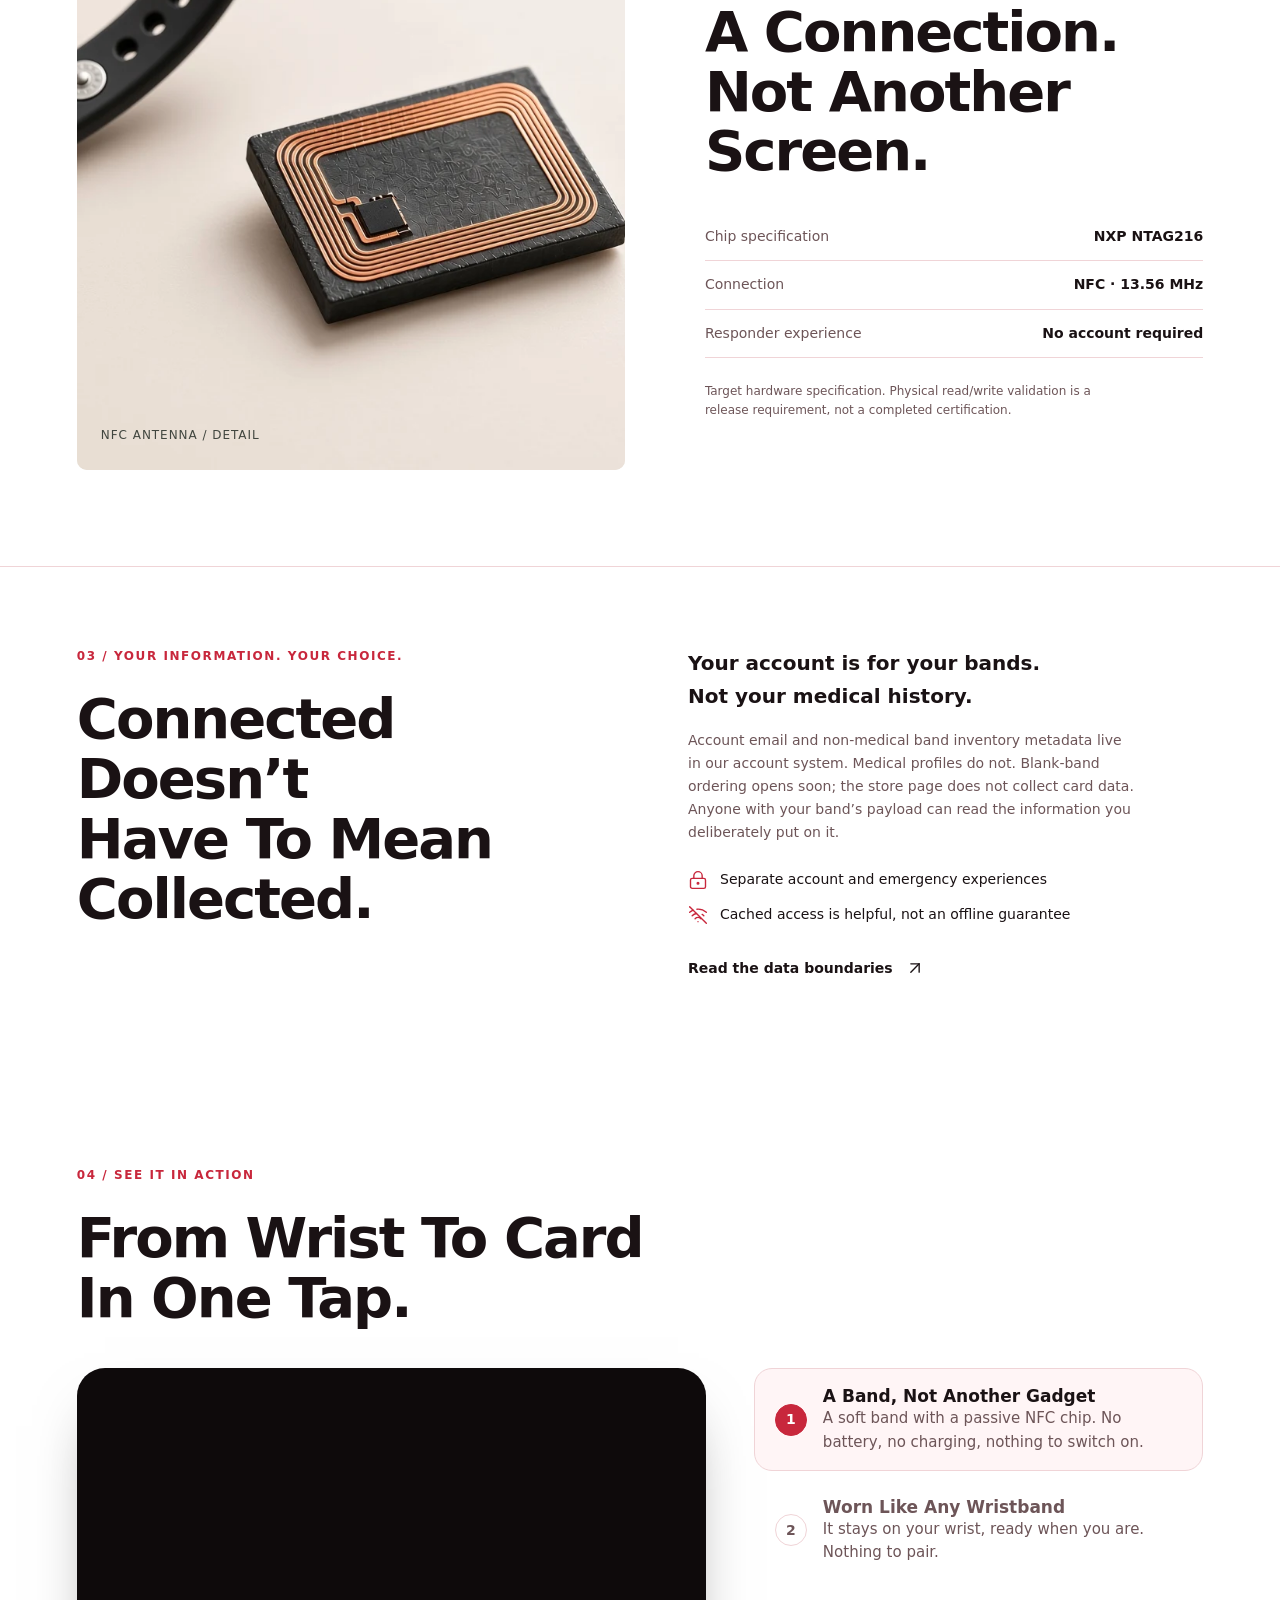
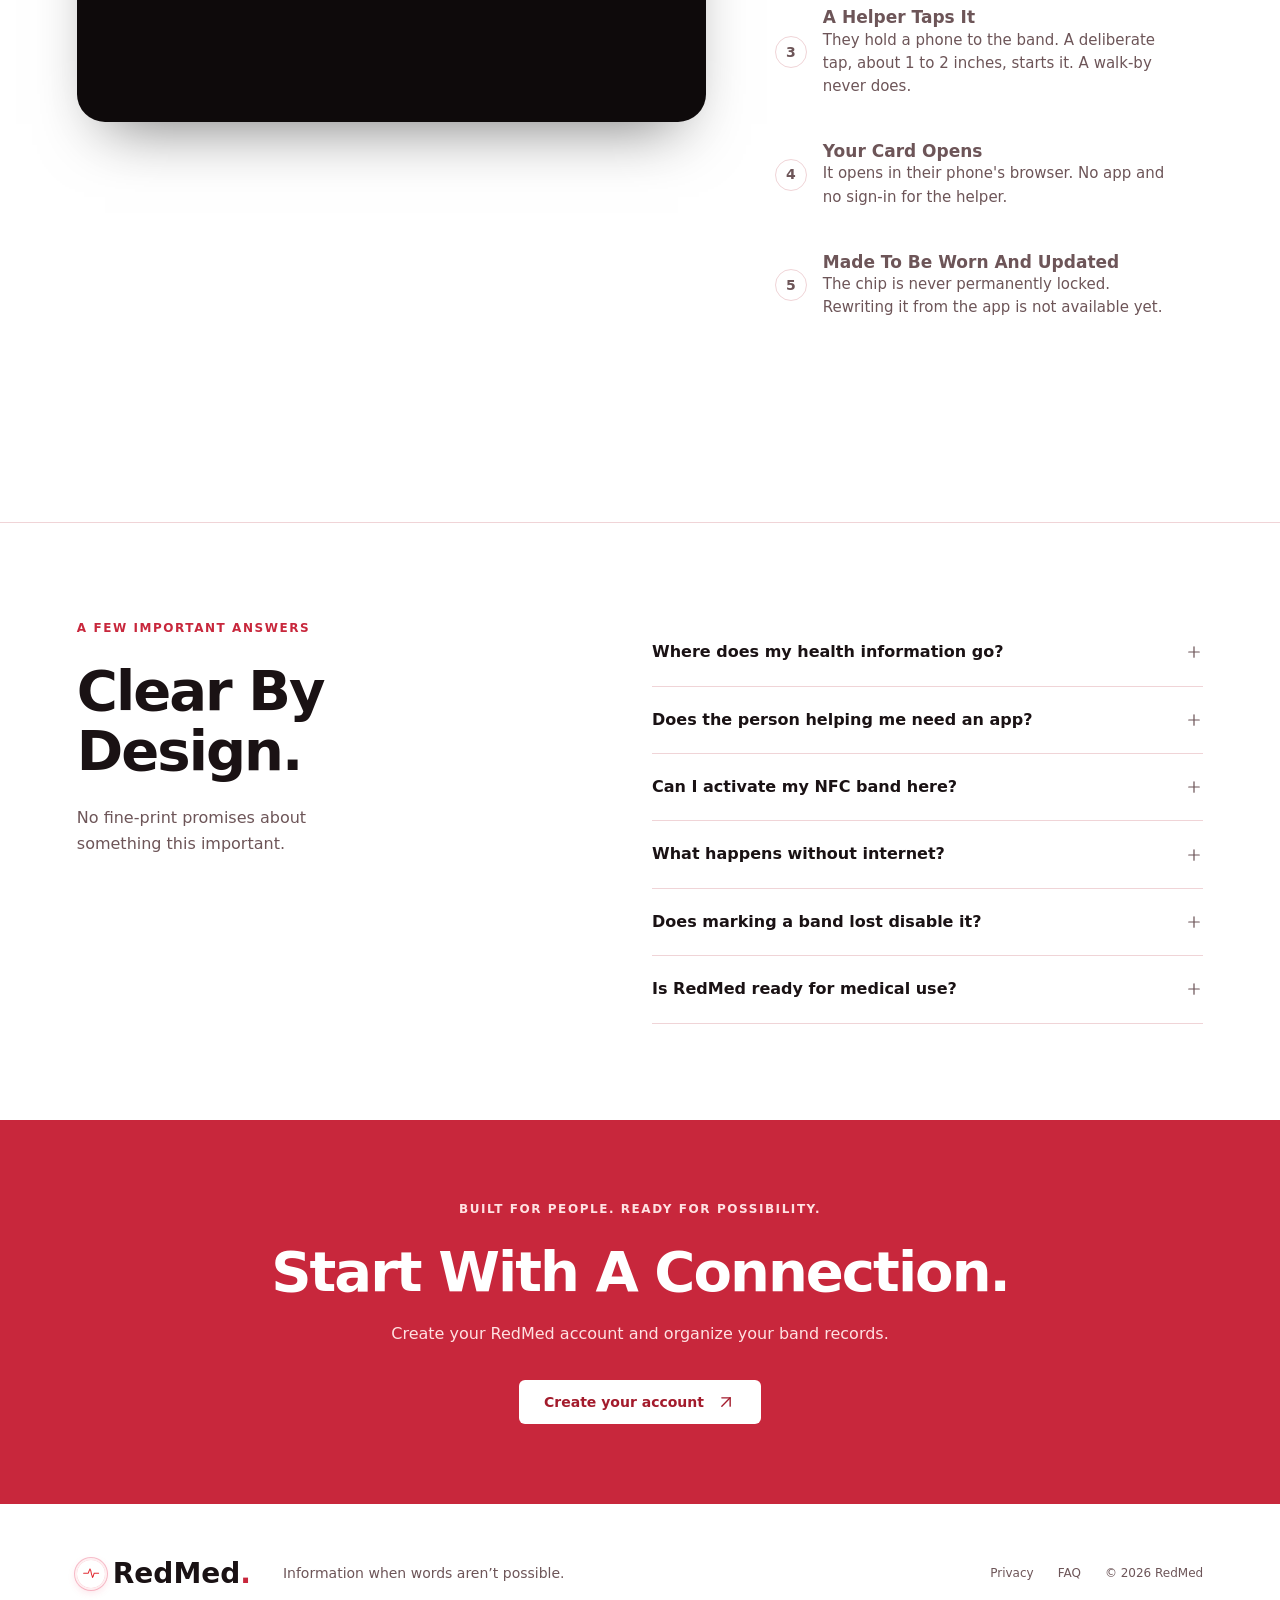
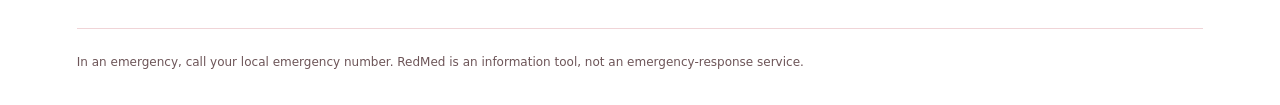
==== commit aa56dfb9: "Sync passerby shell from Roooted1776/frisky" ====
--- a/index.html
+++ b/index.html
@@ -11,9 +11,6 @@
   <script src="./theme.js?v=20261003i"></script>
   <link rel="icon" href="/assets/BrandLogo.png" type="image/png" sizes="216x216">
   <link rel="apple-touch-icon" href="/assets/BrandLogo@2x.png" sizes="180x180">
-  <link rel="preload" href="/assets/fonts/satoshi-400.woff2" as="font" type="font/woff2" crossorigin>
-  <link rel="preload" href="/assets/fonts/cabinet-800.woff2" as="font" type="font/woff2" crossorigin>
-  <link rel="stylesheet" href="/assets/fonts/redmed-fonts.css?v=20261003a">
   <script src="./legacy.js?v=20261002a"></script>
   <script type="module" crossorigin src="./assets/index-persist-admin.js"></script>
   <link rel="stylesheet" crossorigin href="./assets/index-B1ncWDwK.css">
--- a/assets/index-B1ncWDwK.css
+++ b/assets/index-B1ncWDwK.css
@@ -1 +1 @@
-@layer base,layout,components,responsive;@layer base{:root{--bg:#f7f7f3;--surface:#fff;--ink:#202323;--muted:#626868;--border:#dedfda;--accent:#c8273c;--accent-hover:#ad2032;--hero:#171819;--hero-ink:#f8f8f5;--hero-muted:#b7bcba;--soft:#edeee9;--font-body:"Satoshi",sans-serif;--font-display:"Cabinet Grotesk",sans-serif;--text-xs:.75rem;--text-sm:.875rem;--text-base:1rem;--text-lg:1.25rem;--text-xl:clamp(1.5rem,2.5vw,2.25rem);--text-2xl:clamp(2rem,4.4vw,3.5rem);--s1:.25rem;--s2:.5rem;--s3:.75rem;--s4:1rem;--s5:1.25rem;--s6:1.5rem;--s8:2rem;--s10:2.5rem;--s12:3rem;--s16:4rem;--s20:5rem;--s24:6rem;color-scheme:light}:root[data-theme=dark]{--bg:#1d2020;--surface:#252929;--ink:#f3f4ed;--muted:#b3b9b5;--border:#414646;--soft:#292e2c;color-scheme:dark}*{box-sizing:border-box}html{scroll-behavior:smooth;scroll-padding-top:6rem}body{margin:0;background:var(--bg);color:var(--ink);font-family:var(--font-body);font-size:var(--text-base);line-height:1.65;-webkit-font-smoothing:antialiased}button,input,select{font:inherit}button,a,input,select,summary{-webkit-tap-highlight-color:transparent}button,a{touch-action:manipulation}button{cursor:pointer}button:disabled{cursor:wait;opacity:.6}a{color:inherit;text-decoration:none}button{color:inherit}h1,h2,h3,p,figure{margin:0}h1,h2{font-family:var(--font-display);font-weight:700;line-height:1.07;letter-spacing:-.035em}h2{font-size:var(--text-2xl)}h3{font-size:var(--text-lg);line-height:1.35;font-weight:700}p{color:var(--muted)}img{max-width:100%;display:block}svg.lucide{width:20px;height:20px;flex:none;stroke-width:1.65}button:focus-visible,a:focus-visible,summary:focus-visible,input:focus-visible,select:focus-visible{outline:3px solid var(--accent);outline-offset:4px}::selection{background:var(--accent);color:#fff}[hidden]{display:none!important}.skip{position:fixed;left:var(--s4);top:-5rem;background:var(--surface);padding:var(--s3);z-index:100}.skip:focus{top:var(--s4)}.eyebrow{font-size:var(--text-xs);letter-spacing:.13em;font-weight:700;line-height:1.5}.fineprint{font-size:var(--text-xs);line-height:1.6}.button{display:inline-flex;align-items:center;justify-content:center;gap:var(--s4);background:var(--accent);color:#fff;padding:var(--s4) var(--s6);border:1px solid transparent;border-radius:6px;min-height:52px;font-size:var(--text-sm);font-weight:700;transition:background .2s,transform .2s}.button:hover{background:var(--accent-hover);transform:translateY(-1px)}.button.small{min-height:44px;padding:var(--s3) var(--s5)}.button.secondary{background:transparent;color:var(--ink);border-color:var(--border)}.button.secondary:hover{background:var(--soft)}.button.light{background:#fff;color:#a31b2c}.button.light:hover{background:#f1e8e5}.full{width:100%}.text-button{border:0;background:none;display:inline-flex;align-items:center;justify-content:center;gap:var(--s3);font-size:var(--text-sm);font-weight:700;padding:var(--s3) 0;min-height:44px}.text-button:hover{color:var(--accent)}.icon-button{display:inline-flex;align-items:center;justify-content:center;width:44px;height:44px;border:0;background:transparent;border-radius:50%;flex:none}.icon-button:hover{background:var(--soft)}.section{padding:var(--s24) clamp(var(--s6),6vw,var(--s24));max-width:1560px;margin:auto}}@layer layout{.header{height:90px;padding:0 clamp(var(--s6),4vw,var(--s16));display:flex;align-items:center;justify-content:space-between;gap:var(--s6);background:var(--bg);border-bottom:1px solid var(--border)}.brand{display:flex;align-items:center;gap:var(--s2);font-family:var(--font-display);font-size:1.75rem;font-weight:800;line-height:1}.brand>svg{width:32px;height:32px;color:var(--accent)}.brand-dot{color:var(--accent)}nav,.header-actions{display:flex;align-items:center;gap:var(--s8)}.header-actions .text-button{font-weight:500;color:var(--muted)}.header-actions .text-button:hover{color:var(--ink)}nav a{font-size:var(--text-sm);color:var(--muted);font-weight:500}nav a:hover{color:var(--ink)}.header-actions{gap:var(--s5)}.hero{position:relative;background:var(--hero);color:var(--hero-ink);overflow:hidden;min-height:650px;padding:var(--s20) clamp(var(--s6),6vw,var(--s24)) var(--s6);display:grid;grid-template-columns:1fr 1fr;isolation:isolate}.hero-copy{padding-top:var(--s6);position:relative;z-index:2;max-width:580px}.hero .eyebrow{color:#c8cbca;display:flex;align-items:center;gap:var(--s3);white-space:nowrap}.signal-dot{height:6px;width:6px;border-radius:50%;background:#ea4351;box-shadow:0 0 0 4px #ea43511a;display:inline-block;flex:none}.hero h1{font-size:var(--text-2xl);margin:var(--s8) 0 var(--s6);font-weight:700;max-width:500px}.hero h1 span{color:#f25865}.hero-description{color:var(--hero-muted);max-width:365px;font-size:var(--text-base);line-height:1.8}.hero-actions{display:flex;align-items:center;gap:var(--s6);margin-top:var(--s8)}.hero .text-button:hover{color:#ff8d97}.play{display:flex;border:1px solid #626867;border-radius:50%;width:28px;height:28px;align-items:center;justify-content:center}.play .lucide{width:12px;height:12px}.hero-note{font-size:var(--text-xs);color:#b1b8b4;margin-top:var(--s5)}.hero-product{position:absolute;z-index:0;left:35%;right:-4%;top:0;height:570px;overflow:hidden}.hero-product>img{width:100%;height:100%;object-fit:cover;object-position:65% center}.product-tag{position:absolute;right:10%;top:68%;padding:var(--s3) var(--s4);display:flex;gap:var(--s3);align-items:center;background:#222726e8;border:1px solid #666b6755;border-radius:6px;color:#b7bfba;font-size:var(--text-xs);letter-spacing:.07em;backdrop-filter:blur(10px)}.product-tag>.lucide{width:26px;height:26px;color:#ef626c}.product-tag strong{font-size:var(--text-xs);color:#e7eae7;font-weight:500;letter-spacing:0}.hero-product figcaption{position:absolute;right:11%;bottom:var(--s3);font-size:var(--text-xs);letter-spacing:.12em;color:#a8afaa}.hero-bottom{grid-column:1/-1;position:relative;z-index:1;margin-top:var(--s20);padding-top:var(--s6);border-top:1px solid #ffffff20;display:flex;justify-content:space-between;align-items:center;color:#b8bfbb;font-size:var(--text-xs);line-height:1.4}.hero-bottom a{display:flex;gap:var(--s3);align-items:center}.hero-index{letter-spacing:.1em}.principles{padding:var(--s6) clamp(var(--s6),6vw,var(--s24));display:flex;justify-content:space-between;align-items:center;gap:var(--s6);border-bottom:1px solid var(--border)}.principles span{display:flex;align-items:center;gap:var(--s3);font-size:var(--text-sm);color:var(--muted)}.principles .lucide{color:var(--ink)}.story{display:grid;grid-template-columns:1fr 1.15fr;gap:var(--s24)}.section-heading .eyebrow{margin-bottom:var(--s6);color:var(--accent)}.section-heading>p:last-child{max-width:370px;margin-top:var(--s6)}.steps article{display:flex;gap:var(--s6);align-items:start;padding:var(--s6) 0;border-bottom:1px solid var(--border)}.steps article:first-child{padding-top:0}.steps article:last-child{border-bottom:0;padding-bottom:0}.step-number{color:var(--accent);font-size:var(--text-xs);letter-spacing:.06em;padding-top:var(--s1)}.steps h3{margin-bottom:var(--s2)}.steps p{font-size:var(--text-sm);max-width:355px}.steps .lucide{margin-left:auto;width:25px;height:25px;color:var(--muted)}.technology{padding-top:0;display:grid;grid-template-columns:1.1fr 1fr;gap:var(--s20);align-items:center}.tech-image{height:560px;position:relative;border-radius:10px;overflow:hidden;background:#eeeae2}.tech-image img{height:100%;width:100%;object-fit:cover;object-position:32% center}.image-label{position:absolute;bottom:var(--s6);left:var(--s6);font-size:var(--text-xs);color:#41463f;letter-spacing:.08em}.tech-copy .eyebrow{color:var(--accent);margin-bottom:var(--s6)}.tech-copy>p:not(.eyebrow){margin-top:var(--s6);max-width:400px}.tech-copy dl{margin:var(--s8) 0 0}.tech-copy dl div{display:flex;justify-content:space-between;border-bottom:1px solid var(--border);padding:var(--s3) 0;font-size:var(--text-sm);gap:var(--s6)}.tech-copy dt{color:var(--muted)}.tech-copy dd{margin:0;font-weight:700}.privacy-section{border-top:1px solid var(--border);display:grid;grid-template-columns:1fr 1fr;gap:var(--s24);padding-block:var(--s20)}.privacy-section .eyebrow{color:var(--accent);margin-bottom:var(--s6)}.large-copy{font-size:var(--text-lg);color:var(--ink);font-weight:700;margin-bottom:var(--s4)}.privacy-copy>p:not(.large-copy){font-size:var(--text-sm);max-width:450px;margin-bottom:var(--s6)}.privacy-line{display:flex;gap:var(--s3);align-items:center;font-size:var(--text-sm);margin-top:var(--s3)}.privacy-line .lucide{color:var(--accent)}.privacy-copy .text-button{margin-top:var(--s5)}.faq{border-top:1px solid var(--border);display:grid;grid-template-columns:1fr 1.15fr;gap:var(--s24)}.faq .eyebrow{color:var(--accent);margin-bottom:var(--s6)}.faq>div>p:last-child{margin-top:var(--s6);max-width:280px}.faq-list details{border-bottom:1px solid var(--border)}summary{display:flex;align-items:center;justify-content:space-between;gap:var(--s4);font-size:var(--text-base);font-weight:700;cursor:pointer;list-style:none;padding:var(--s5) 0;min-height:56px}summary::-webkit-details-marker{display:none}.faq-list summary .lucide{width:18px;height:18px;color:var(--muted)}details[open] summary .lucide{transform:rotate(45deg)}.faq-list details p{padding-bottom:var(--s5);font-size:var(--text-sm)}.closing{padding:var(--s20) var(--s6);background:#bd2639;color:#fff;text-align:center}.closing .eyebrow{color:#ffe1e2;margin-bottom:var(--s6)}.closing p:not(.eyebrow){color:#ffe1e2;margin:var(--s5) 0 var(--s8)}footer{padding:var(--s12) clamp(var(--s6),6vw,var(--s24)) var(--s8);display:flex;align-items:center;gap:var(--s8);flex-wrap:wrap}footer>p{font-size:var(--text-sm)}footer>div{margin-left:auto;display:flex;align-items:center;gap:var(--s6);font-size:var(--text-xs);color:var(--muted)}footer .text-button{font-size:var(--text-xs);font-weight:500}.footer-disclaimer{flex:0 0 100%;border-top:1px solid var(--border);padding-top:var(--s6);font-size:var(--text-xs)}}@layer components{dialog{border:1px solid var(--border);border-radius:12px;background:var(--surface);color:var(--ink);padding:var(--s10);width:min(570px,calc(100% - 32px));max-height:90dvh;overflow:auto;box-shadow:0 24px 90px #0004}dialog::backdrop{background:#080d0ec9;backdrop-filter:blur(5px)}body.modal-open{overflow:hidden}.dialog-close{position:absolute;right:var(--s3);top:var(--s3)}dialog .eyebrow{color:var(--accent);margin-bottom:var(--s4);padding-right:var(--s6)}dialog h2{font-size:var(--text-xl);margin-bottom:var(--s3)}dialog h3{font-size:var(--text-base)}.auth-tabs{display:flex;gap:var(--s2);background:var(--soft);padding:var(--s1);border-radius:6px;margin:var(--s6) 0}.auth-tabs button{flex:1;padding:var(--s3);min-height:44px;border:0;border-radius:4px;background:none;font-size:var(--text-sm);font-weight:700}.auth-tabs button.active{background:var(--surface);box-shadow:0 2px 5px #0001}form{display:flex;flex-direction:column;gap:var(--s5)}label{display:flex;flex-direction:column;gap:var(--s2);font-size:var(--text-sm);font-weight:700}input,select{width:100%;border:1px solid var(--border);background:var(--bg);color:var(--ink);border-radius:5px;min-height:48px;padding:var(--s3);font-size:var(--text-base)}input::placeholder{color:var(--muted);font-size:var(--text-sm)}.consent{display:flex;flex-direction:row;gap:var(--s3);font-size:var(--text-xs);font-weight:400;align-items:flex-start}.consent input{width:18px;min-height:18px;height:18px;flex:none;margin-top:var(--s1);accent-color:var(--accent)}.consent button{background:none;border:none;text-decoration:underline;padding:0;font-size:inherit;font-weight:700}.status{font-size:var(--text-sm);margin:var(--s4) 0;overflow-wrap:anywhere;min-height:0}.status:not(:empty){padding:var(--s3);background:var(--soft);border-radius:4px;color:var(--ink)}.status.error{color:#a91e32;background:#ffe8e9}#dashboard{padding-top:var(--s2)}.member-email{font-size:var(--text-sm);overflow-wrap:anywhere}.dashboard-heading{display:flex;align-items:center;justify-content:space-between;gap:var(--s4);margin-top:var(--s8);margin-bottom:var(--s4)}.band-empty{border:1px dashed var(--border);text-align:center;padding:var(--s8) var(--s5);border-radius:8px}.band-empty .lucide{width:30px;height:30px;color:var(--accent);margin-bottom:var(--s3)}.band-empty h3{margin-bottom:var(--s2)}.band-empty p{font-size:var(--text-sm)}.band-row{border:1px solid var(--border);border-radius:6px;padding:var(--s4);margin-bottom:var(--s3);display:grid;grid-template-columns:1fr auto;gap:var(--s3)}.band-row strong{font-size:var(--text-sm);overflow-wrap:anywhere;display:block}.band-row p{font-size:var(--text-xs)}.band-row select{font-size:var(--text-sm);min-height:44px;grid-column:1/-1}.band-row button{color:var(--muted)}.register-panel{border-block:1px solid var(--border);margin-top:var(--s5)}.register-panel>p{margin-bottom:var(--s4)}.register-panel form{padding-bottom:var(--s5)}#nfc-status{margin:var(--s3) 0 var(--s4)}.form-row{display:grid;grid-template-columns:1fr 1fr;gap:var(--s4)}.account-settings{margin-bottom:var(--s5)}.account-settings form{padding-bottom:var(--s5)}.privacy-detail h3{margin-top:var(--s6);margin-bottom:var(--s2)}.privacy-detail p{font-size:var(--text-sm)}.demo-device{margin:var(--s6) auto;padding:var(--s5);border:5px solid #343938;border-radius:28px;max-width:310px;min-height:325px;background:var(--bg)}.demo-top{display:flex;justify-content:space-between;align-items:center;font-size:var(--text-xs);letter-spacing:.1em;color:var(--accent);border-bottom:1px solid var(--border);padding-bottom:var(--s4)}#demo-content{padding-top:var(--s8)}#demo-content>.lucide{width:40px;height:40px;color:var(--accent);margin-bottom:var(--s5)}#demo-content h3{margin-bottom:var(--s3);font-size:var(--text-lg)}#demo-content p{font-size:var(--text-sm)}.demo-controls{display:flex;gap:var(--s3);align-items:center;justify-content:space-between;margin-bottom:var(--s5)}#demo-count{font-size:var(--text-xs);color:var(--muted)}.loading{padding:var(--s6);color:var(--muted);animation:breathe 1s ease-in-out infinite alternate}@keyframes breathe{to{opacity:.5}}}@layer responsive{@media(min-width:1500px){.hero{min-height:720px}.hero-copy{padding-top:var(--s12)}.hero-product{height:650px}.hero-bottom{margin-top:var(--s24)}}@media(max-width:1100px){nav{gap:var(--s5)}.header-actions{gap:var(--s2)}.header{padding-inline:var(--s6)}.hero-product{left:33%;right:-15%}.story,.faq,.privacy-section{gap:var(--s12)}.technology{gap:var(--s10)}.principles{flex-wrap:wrap;justify-content:center;gap:var(--s6) var(--s10)}.tech-image{height:530px}}@media(max-width:820px){.header nav{display:none}.hero{min-height:770px;grid-template-columns:1fr;padding-top:var(--s12)}.hero-copy{padding-top:0;max-width:440px}.hero-product{left:30%;right:-10%;top:180px;height:460px}.hero-copy .eyebrow{font-size:.75rem}.hero-description{max-width:300px}.hero-bottom{margin-top:260px}.hero-product figcaption{right:12%;bottom:var(--s2)}.product-tag{right:12%;top:75%}.story,.technology,.privacy-section,.faq{grid-template-columns:1fr;gap:var(--s10)}.section{padding-block:var(--s16)}.technology{padding-top:0}.tech-image{height:390px}.tech-copy dl{max-width:550px}.tech-copy>p:not(.eyebrow){max-width:550px}.section-heading>p:last-child{max-width:540px}.steps p{max-width:100%}.privacy-copy>p:not(.large-copy){max-width:100%}.faq>div>p:last-child{max-width:100%}.principles{display:grid;grid-template-columns:1fr 1fr;padding:var(--s6)}footer{gap:var(--s5)}footer>div{margin-left:0}.hero-index{display:none}}@media(max-width:520px){.header{height:76px;padding-inline:var(--s5);gap:var(--s3)}.brand{font-size:1.55rem}.brand>svg{width:26px;height:26px}.header-actions .button{display:none}.header-actions>.text-button{font-size:var(--text-xs)}.hero{padding:var(--s10) var(--s6) var(--s6);min-height:780px}.hero-copy{max-width:100%}.hero h1{font-size:clamp(2.4rem,9vw,3rem);margin-block:var(--s6)}.hero .eyebrow{white-space:normal;font-size:.75rem;letter-spacing:.075em}.hero-description{max-width:320px}.hero-actions{gap:var(--s5);margin-top:var(--s6)}.hero-actions>.button{padding-inline:var(--s5)}.hero-actions>.text-button{gap:var(--s2);font-size:var(--text-xs)}.hero-note{margin-top:var(--s4)}.hero-product{left:-20%;right:-8%;top:365px;height:325px}.hero-product>img{object-position:60% center}.product-tag{top:57%;right:10%;padding:var(--s2) var(--s3)}.hero-product figcaption{right:10%;font-size:.75rem;bottom:var(--s3)}.hero-bottom{margin-top:320px;font-size:var(--text-xs);padding-top:var(--s5)}.hero-bottom>span{max-width:130px}.principles{gap:var(--s5) var(--s4)}.principles span{font-size:var(--text-xs);align-items:flex-start;gap:var(--s2)}.principles .lucide{width:18px;height:18px}.section{padding-inline:var(--s6)}.steps article{gap:var(--s4)}.tech-image{height:320px}.tech-copy dl div{font-size:var(--text-sm)}h2{font-size:2.25rem}.closing h2{font-size:2.5rem}.closing{padding:var(--s16) var(--s6)}.closing .eyebrow{max-width:290px;margin-inline:auto}footer{padding:var(--s10) var(--s6)}footer>p{flex:0 0 100%}footer>div{justify-content:space-between;width:100%;gap:var(--s4)}dialog{padding:var(--s8) var(--s5);width:calc(100% - 24px)}.form-row{gap:var(--s3)}.brand-dot{display:inline}summary{font-size:var(--text-sm)}}.hero-product{mask-image:linear-gradient(to right,transparent,#000 15%)}.button{white-space:nowrap}@media(max-width:520px){.hero-actions{gap:var(--s4)}.hero-actions>.button{font-size:var(--text-xs);padding-inline:var(--s4);gap:var(--s2)}.hero-actions>.text-button{white-space:nowrap}.hero-product{mask-image:linear-gradient(to right,transparent,#000 12%)}}@media(prefers-reduced-motion:reduce){html{scroll-behavior:auto}*,*:before,*:after{animation:none!important;transition:none!important}}}.sr-only{position:absolute;width:1px;height:1px;padding:0;overflow:hidden;clip:rect(0,0,0,0);white-space:nowrap}.auth-help{display:flex;flex-wrap:wrap;justify-content:space-between;gap:12px;margin-top:12px}#verify-panel{padding:20px;background:var(--soft);border-radius:8px;margin:16px 0}#verify-panel h3{margin-bottom:8px}#verification-link{font-size:14px}#admin-open{margin-top:12px}#admin-dialog{width:min(1120px,calc(100% - 32px));max-width:1120px;padding:40px;max-height:90dvh}.admin-heading{display:flex;justify-content:space-between;align-items:center;gap:24px;margin-bottom:28px}.admin-heading h2{font-size:28px;margin:8px 0 12px}.admin-heading p{font-size:14px}.admin-badge{display:flex;align-items:center;gap:8px;white-space:nowrap;font-size:12px;color:var(--accent);margin-right:16px}.admin-metrics{display:grid;grid-template-columns:repeat(3,1fr);gap:16px;margin-bottom:28px}.admin-metrics article{border:1px solid var(--border);border-radius:8px;padding:20px;background:var(--soft)}.admin-metrics span{display:block;font-size:12px;color:var(--muted)}.admin-metrics strong{display:block;font-family:var(--font-display);font-size:32px;margin-top:4px}.admin-toolbar{display:flex;justify-content:space-between;gap:16px}.admin-toolbar form{display:flex;flex-direction:row;gap:8px;flex:1;max-width:580px}.admin-toolbar input{margin:0;min-width:0}.admin-user{display:grid;grid-template-columns:minmax(0,1.4fr) minmax(0,1fr) 120px;gap:20px;align-items:center;padding:20px 0;border-bottom:1px solid var(--border)}.admin-user-info{min-width:0;overflow-wrap:anywhere}.admin-user-info strong{font-size:14px}.mono{font-family:monospace;overflow-wrap:anywhere}.admin-user-labels{display:flex;gap:6px;flex-direction:column;align-items:flex-start}.admin-pill{font-size:12px;padding:3px 8px;border:1px solid var(--border);border-radius:4px;background:var(--soft)}.admin-user .button{font-size:12px;padding:8px}.admin-pagination{display:flex;align-items:center;justify-content:space-between;gap:12px;margin:20px 0}.admin-pagination span{font-size:12px;color:var(--muted)}.admin-bottom{display:grid;grid-template-columns:1fr 1.2fr;gap:32px;border-top:1px solid var(--border);padding-top:28px}.admin-bottom h3{margin:8px 0 12px}.admin-invite{background:var(--soft);padding:24px;border-radius:8px}#admin-events{max-height:270px;overflow:auto;margin-bottom:12px}.audit-row{border-bottom:1px solid var(--border);padding:12px 0}.audit-row strong{font-size:13px;text-transform:capitalize}:root[data-theme=dark] .admin-badge,:root[data-theme=dark] #admin-dialog .eyebrow{color:#ff8c9a}@media(max-width:650px){#admin-dialog{padding:24px 18px}.admin-heading{display:block}.admin-heading h2{font-size:24px}.admin-badge{margin-top:12px}.admin-metrics{gap:8px}.admin-metrics article{padding:12px 8px}.admin-metrics strong{font-size:24px}.admin-metrics span{font-size:12px}.admin-user{grid-template-columns:1fr auto;gap:12px}.admin-user-info{grid-column:1 / -1}.admin-bottom{grid-template-columns:1fr;gap:24px}.admin-invite{padding:20px}}
+@layer base,layout,components,responsive;@layer base{:root{--bg:#f7f7f3;--surface:#fff;--ink:#202323;--muted:#626868;--border:#dedfda;--accent:#c8273c;--accent-hover:#ad2032;--hero:#171819;--hero-ink:#f8f8f5;--hero-muted:#b7bcba;--soft:#edeee9;--font-body:-apple-system,BlinkMacSystemFont,"SF Pro Text","Segoe UI",system-ui,sans-serif;--font-display:-apple-system,BlinkMacSystemFont,"SF Pro Display","Segoe UI",system-ui,sans-serif;--text-xs:.75rem;--text-sm:.875rem;--text-base:1rem;--text-lg:1.25rem;--text-xl:clamp(1.5rem,2.5vw,2.25rem);--text-2xl:clamp(2rem,4.4vw,3.5rem);--s1:.25rem;--s2:.5rem;--s3:.75rem;--s4:1rem;--s5:1.25rem;--s6:1.5rem;--s8:2rem;--s10:2.5rem;--s12:3rem;--s16:4rem;--s20:5rem;--s24:6rem;color-scheme:light}:root[data-theme=dark]{--bg:#1d2020;--surface:#252929;--ink:#f3f4ed;--muted:#b3b9b5;--border:#414646;--soft:#292e2c;color-scheme:dark}*{box-sizing:border-box}html{scroll-behavior:smooth;scroll-padding-top:6rem}body{margin:0;background:var(--bg);color:var(--ink);font-family:var(--font-body);font-size:var(--text-base);line-height:1.65;-webkit-font-smoothing:antialiased}button,input,select{font:inherit}button,a,input,select,summary{-webkit-tap-highlight-color:transparent}button,a{touch-action:manipulation}button{cursor:pointer}button:disabled{cursor:wait;opacity:.6}a{color:inherit;text-decoration:none}button{color:inherit}h1,h2,h3,p,figure{margin:0}h1,h2{font-family:var(--font-display);font-weight:700;line-height:1.07;letter-spacing:-.035em}h2{font-size:var(--text-2xl)}h3{font-size:var(--text-lg);line-height:1.35;font-weight:700}p{color:var(--muted)}img{max-width:100%;display:block}svg.lucide{width:20px;height:20px;flex:none;stroke-width:1.65}button:focus-visible,a:focus-visible,summary:focus-visible,input:focus-visible,select:focus-visible{outline:3px solid var(--accent);outline-offset:4px}::selection{background:var(--accent);color:#fff}[hidden]{display:none!important}.skip{position:fixed;left:var(--s4);top:-5rem;background:var(--surface);padding:var(--s3);z-index:100}.skip:focus{top:var(--s4)}.eyebrow{font-size:var(--text-xs);letter-spacing:.13em;font-weight:700;line-height:1.5}.fineprint{font-size:var(--text-xs);line-height:1.6}.button{display:inline-flex;align-items:center;justify-content:center;gap:var(--s4);background:var(--accent);color:#fff;padding:var(--s4) var(--s6);border:1px solid transparent;border-radius:6px;min-height:52px;font-size:var(--text-sm);font-weight:700;transition:background .2s,transform .2s}.button:hover{background:var(--accent-hover);transform:translateY(-1px)}.button.small{min-height:44px;padding:var(--s3) var(--s5)}.button.secondary{background:transparent;color:var(--ink);border-color:var(--border)}.button.secondary:hover{background:var(--soft)}.button.light{background:#fff;color:#a31b2c}.button.light:hover{background:#f1e8e5}.full{width:100%}.text-button{border:0;background:none;display:inline-flex;align-items:center;justify-content:center;gap:var(--s3);font-size:var(--text-sm);font-weight:700;padding:var(--s3) 0;min-height:44px}.text-button:hover{color:var(--accent)}.icon-button{display:inline-flex;align-items:center;justify-content:center;width:44px;height:44px;border:0;background:transparent;border-radius:50%;flex:none}.icon-button:hover{background:var(--soft)}.section{padding:var(--s24) clamp(var(--s6),6vw,var(--s24));max-width:1560px;margin:auto}}@layer layout{.header{height:90px;padding:0 clamp(var(--s6),4vw,var(--s16));display:flex;align-items:center;justify-content:space-between;gap:var(--s6);background:var(--bg);border-bottom:1px solid var(--border)}.brand{display:flex;align-items:center;gap:var(--s2);font-family:var(--font-display);font-size:1.75rem;font-weight:800;line-height:1}.brand>svg{width:32px;height:32px;color:var(--accent)}.brand-dot{color:var(--accent)}nav,.header-actions{display:flex;align-items:center;gap:var(--s8)}.header-actions .text-button{font-weight:500;color:var(--muted)}.header-actions .text-button:hover{color:var(--ink)}nav a{font-size:var(--text-sm);color:var(--muted);font-weight:500}nav a:hover{color:var(--ink)}.header-actions{gap:var(--s5)}.hero{position:relative;background:var(--hero);color:var(--hero-ink);overflow:hidden;min-height:650px;padding:var(--s20) clamp(var(--s6),6vw,var(--s24)) var(--s6);display:grid;grid-template-columns:1fr 1fr;isolation:isolate}.hero-copy{padding-top:var(--s6);position:relative;z-index:2;max-width:580px}.hero .eyebrow{color:#c8cbca;display:flex;align-items:center;gap:var(--s3);white-space:nowrap}.signal-dot{height:6px;width:6px;border-radius:50%;background:#ea4351;box-shadow:0 0 0 4px #ea43511a;display:inline-block;flex:none}.hero h1{font-size:var(--text-2xl);margin:var(--s8) 0 var(--s6);font-weight:700;max-width:500px}.hero h1 span{color:#f25865}.hero-description{color:var(--hero-muted);max-width:365px;font-size:var(--text-base);line-height:1.8}.hero-actions{display:flex;align-items:center;gap:var(--s6);margin-top:var(--s8)}.hero .text-button:hover{color:#ff8d97}.play{display:flex;border:1px solid #626867;border-radius:50%;width:28px;height:28px;align-items:center;justify-content:center}.play .lucide{width:12px;height:12px}.hero-note{font-size:var(--text-xs);color:#b1b8b4;margin-top:var(--s5)}.hero-product{position:absolute;z-index:0;left:35%;right:-4%;top:0;height:570px;overflow:hidden}.hero-product>img{width:100%;height:100%;object-fit:cover;object-position:65% center}.product-tag{position:absolute;right:10%;top:68%;padding:var(--s3) var(--s4);display:flex;gap:var(--s3);align-items:center;background:#222726e8;border:1px solid #666b6755;border-radius:6px;color:#b7bfba;font-size:var(--text-xs);letter-spacing:.07em;backdrop-filter:blur(10px)}.product-tag>.lucide{width:26px;height:26px;color:#ef626c}.product-tag strong{font-size:var(--text-xs);color:#e7eae7;font-weight:500;letter-spacing:0}.hero-product figcaption{position:absolute;right:11%;bottom:var(--s3);font-size:var(--text-xs);letter-spacing:.12em;color:#a8afaa}.hero-bottom{grid-column:1/-1;position:relative;z-index:1;margin-top:var(--s20);padding-top:var(--s6);border-top:1px solid #ffffff20;display:flex;justify-content:space-between;align-items:center;color:#b8bfbb;font-size:var(--text-xs);line-height:1.4}.hero-bottom a{display:flex;gap:var(--s3);align-items:center}.hero-index{letter-spacing:.1em}.principles{padding:var(--s6) clamp(var(--s6),6vw,var(--s24));display:flex;justify-content:space-between;align-items:center;gap:var(--s6);border-bottom:1px solid var(--border)}.principles span{display:flex;align-items:center;gap:var(--s3);font-size:var(--text-sm);color:var(--muted)}.principles .lucide{color:var(--ink)}.story{display:grid;grid-template-columns:1fr 1.15fr;gap:var(--s24)}.section-heading .eyebrow{margin-bottom:var(--s6);color:var(--accent)}.section-heading>p:last-child{max-width:370px;margin-top:var(--s6)}.steps article{display:flex;gap:var(--s6);align-items:start;padding:var(--s6) 0;border-bottom:1px solid var(--border)}.steps article:first-child{padding-top:0}.steps article:last-child{border-bottom:0;padding-bottom:0}.step-number{color:var(--accent);font-size:var(--text-xs);letter-spacing:.06em;padding-top:var(--s1)}.steps h3{margin-bottom:var(--s2)}.steps p{font-size:var(--text-sm);max-width:355px}.steps .lucide{margin-left:auto;width:25px;height:25px;color:var(--muted)}.technology{padding-top:0;display:grid;grid-template-columns:1.1fr 1fr;gap:var(--s20);align-items:center}.tech-image{height:560px;position:relative;border-radius:10px;overflow:hidden;background:#eeeae2}.tech-image img{height:100%;width:100%;object-fit:cover;object-position:32% center}.image-label{position:absolute;bottom:var(--s6);left:var(--s6);font-size:var(--text-xs);color:#41463f;letter-spacing:.08em}.tech-copy .eyebrow{color:var(--accent);margin-bottom:var(--s6)}.tech-copy>p:not(.eyebrow){margin-top:var(--s6);max-width:400px}.tech-copy dl{margin:var(--s8) 0 0}.tech-copy dl div{display:flex;justify-content:space-between;border-bottom:1px solid var(--border);padding:var(--s3) 0;font-size:var(--text-sm);gap:var(--s6)}.tech-copy dt{color:var(--muted)}.tech-copy dd{margin:0;font-weight:700}.privacy-section{border-top:1px solid var(--border);display:grid;grid-template-columns:1fr 1fr;gap:var(--s24);padding-block:var(--s20)}.privacy-section .eyebrow{color:var(--accent);margin-bottom:var(--s6)}.large-copy{font-size:var(--text-lg);color:var(--ink);font-weight:700;margin-bottom:var(--s4)}.privacy-copy>p:not(.large-copy){font-size:var(--text-sm);max-width:450px;margin-bottom:var(--s6)}.privacy-line{display:flex;gap:var(--s3);align-items:center;font-size:var(--text-sm);margin-top:var(--s3)}.privacy-line .lucide{color:var(--accent)}.privacy-copy .text-button{margin-top:var(--s5)}.faq{border-top:1px solid var(--border);display:grid;grid-template-columns:1fr 1.15fr;gap:var(--s24)}.faq .eyebrow{color:var(--accent);margin-bottom:var(--s6)}.faq>div>p:last-child{margin-top:var(--s6);max-width:280px}.faq-list details{border-bottom:1px solid var(--border)}summary{display:flex;align-items:center;justify-content:space-between;gap:var(--s4);font-size:var(--text-base);font-weight:700;cursor:pointer;list-style:none;padding:var(--s5) 0;min-height:56px}summary::-webkit-details-marker{display:none}.faq-list summary .lucide{width:18px;height:18px;color:var(--muted)}details[open] summary .lucide{transform:rotate(45deg)}.faq-list details p{padding-bottom:var(--s5);font-size:var(--text-sm)}.closing{padding:var(--s20) var(--s6);background:#bd2639;color:#fff;text-align:center}.closing .eyebrow{color:#ffe1e2;margin-bottom:var(--s6)}.closing p:not(.eyebrow){color:#ffe1e2;margin:var(--s5) 0 var(--s8)}footer{padding:var(--s12) clamp(var(--s6),6vw,var(--s24)) var(--s8);display:flex;align-items:center;gap:var(--s8);flex-wrap:wrap}footer>p{font-size:var(--text-sm)}footer>div{margin-left:auto;display:flex;align-items:center;gap:var(--s6);font-size:var(--text-xs);color:var(--muted)}footer .text-button{font-size:var(--text-xs);font-weight:500}.footer-disclaimer{flex:0 0 100%;border-top:1px solid var(--border);padding-top:var(--s6);font-size:var(--text-xs)}}@layer components{dialog{border:1px solid var(--border);border-radius:12px;background:var(--surface);color:var(--ink);padding:var(--s10);width:min(570px,calc(100% - 32px));max-height:90dvh;overflow:auto;box-shadow:0 24px 90px #0004}dialog::backdrop{background:#080d0ec9;backdrop-filter:blur(5px)}body.modal-open{overflow:hidden}.dialog-close{position:absolute;right:var(--s3);top:var(--s3)}dialog .eyebrow{color:var(--accent);margin-bottom:var(--s4);padding-right:var(--s6)}dialog h2{font-size:var(--text-xl);margin-bottom:var(--s3)}dialog h3{font-size:var(--text-base)}.auth-tabs{display:flex;gap:var(--s2);background:var(--soft);padding:var(--s1);border-radius:6px;margin:var(--s6) 0}.auth-tabs button{flex:1;padding:var(--s3);min-height:44px;border:0;border-radius:4px;background:none;font-size:var(--text-sm);font-weight:700}.auth-tabs button.active{background:var(--surface);box-shadow:0 2px 5px #0001}form{display:flex;flex-direction:column;gap:var(--s5)}label{display:flex;flex-direction:column;gap:var(--s2);font-size:var(--text-sm);font-weight:700}input,select{width:100%;border:1px solid var(--border);background:var(--bg);color:var(--ink);border-radius:5px;min-height:48px;padding:var(--s3);font-size:var(--text-base)}input::placeholder{color:var(--muted);font-size:var(--text-sm)}.consent{display:flex;flex-direction:row;gap:var(--s3);font-size:var(--text-xs);font-weight:400;align-items:flex-start}.consent input{width:18px;min-height:18px;height:18px;flex:none;margin-top:var(--s1);accent-color:var(--accent)}.consent button{background:none;border:none;text-decoration:underline;padding:0;font-size:inherit;font-weight:700}.status{font-size:var(--text-sm);margin:var(--s4) 0;overflow-wrap:anywhere;min-height:0}.status:not(:empty){padding:var(--s3);background:var(--soft);border-radius:4px;color:var(--ink)}.status.error{color:#a91e32;background:#ffe8e9}#dashboard{padding-top:var(--s2)}.member-email{font-size:var(--text-sm);overflow-wrap:anywhere}.dashboard-heading{display:flex;align-items:center;justify-content:space-between;gap:var(--s4);margin-top:var(--s8);margin-bottom:var(--s4)}.band-empty{border:1px dashed var(--border);text-align:center;padding:var(--s8) var(--s5);border-radius:8px}.band-empty .lucide{width:30px;height:30px;color:var(--accent);margin-bottom:var(--s3)}.band-empty h3{margin-bottom:var(--s2)}.band-empty p{font-size:var(--text-sm)}.band-row{border:1px solid var(--border);border-radius:6px;padding:var(--s4);margin-bottom:var(--s3);display:grid;grid-template-columns:1fr auto;gap:var(--s3)}.band-row strong{font-size:var(--text-sm);overflow-wrap:anywhere;display:block}.band-row p{font-size:var(--text-xs)}.band-row select{font-size:var(--text-sm);min-height:44px;grid-column:1/-1}.band-row button{color:var(--muted)}.register-panel{border-block:1px solid var(--border);margin-top:var(--s5)}.register-panel>p{margin-bottom:var(--s4)}.register-panel form{padding-bottom:var(--s5)}#nfc-status{margin:var(--s3) 0 var(--s4)}.form-row{display:grid;grid-template-columns:1fr 1fr;gap:var(--s4)}.account-settings{margin-bottom:var(--s5)}.account-settings form{padding-bottom:var(--s5)}.privacy-detail h3{margin-top:var(--s6);margin-bottom:var(--s2)}.privacy-detail p{font-size:var(--text-sm)}.demo-device{margin:var(--s6) auto;padding:var(--s5);border:5px solid #343938;border-radius:28px;max-width:310px;min-height:325px;background:var(--bg)}.demo-top{display:flex;justify-content:space-between;align-items:center;font-size:var(--text-xs);letter-spacing:.1em;color:var(--accent);border-bottom:1px solid var(--border);padding-bottom:var(--s4)}#demo-content{padding-top:var(--s8)}#demo-content>.lucide{width:40px;height:40px;color:var(--accent);margin-bottom:var(--s5)}#demo-content h3{margin-bottom:var(--s3);font-size:var(--text-lg)}#demo-content p{font-size:var(--text-sm)}.demo-controls{display:flex;gap:var(--s3);align-items:center;justify-content:space-between;margin-bottom:var(--s5)}#demo-count{font-size:var(--text-xs);color:var(--muted)}.loading{padding:var(--s6);color:var(--muted);animation:breathe 1s ease-in-out infinite alternate}@keyframes breathe{to{opacity:.5}}}@layer responsive{@media(min-width:1500px){.hero{min-height:720px}.hero-copy{padding-top:var(--s12)}.hero-product{height:650px}.hero-bottom{margin-top:var(--s24)}}@media(max-width:1100px){nav{gap:var(--s5)}.header-actions{gap:var(--s2)}.header{padding-inline:var(--s6)}.hero-product{left:33%;right:-15%}.story,.faq,.privacy-section{gap:var(--s12)}.technology{gap:var(--s10)}.principles{flex-wrap:wrap;justify-content:center;gap:var(--s6) var(--s10)}.tech-image{height:530px}}@media(max-width:820px){.header nav{display:none}.hero{min-height:770px;grid-template-columns:1fr;padding-top:var(--s12)}.hero-copy{padding-top:0;max-width:440px}.hero-product{left:30%;right:-10%;top:180px;height:460px}.hero-copy .eyebrow{font-size:.75rem}.hero-description{max-width:300px}.hero-bottom{margin-top:260px}.hero-product figcaption{right:12%;bottom:var(--s2)}.product-tag{right:12%;top:75%}.story,.technology,.privacy-section,.faq{grid-template-columns:1fr;gap:var(--s10)}.section{padding-block:var(--s16)}.technology{padding-top:0}.tech-image{height:390px}.tech-copy dl{max-width:550px}.tech-copy>p:not(.eyebrow){max-width:550px}.section-heading>p:last-child{max-width:540px}.steps p{max-width:100%}.privacy-copy>p:not(.large-copy){max-width:100%}.faq>div>p:last-child{max-width:100%}.principles{display:grid;grid-template-columns:1fr 1fr;padding:var(--s6)}footer{gap:var(--s5)}footer>div{margin-left:0}.hero-index{display:none}}@media(max-width:520px){.header{height:76px;padding-inline:var(--s5);gap:var(--s3)}.brand{font-size:1.55rem}.brand>svg{width:26px;height:26px}.header-actions .button{display:none}.header-actions>.text-button{font-size:var(--text-xs)}.hero{padding:var(--s10) var(--s6) var(--s6);min-height:780px}.hero-copy{max-width:100%}.hero h1{font-size:clamp(2.4rem,9vw,3rem);margin-block:var(--s6)}.hero .eyebrow{white-space:normal;font-size:.75rem;letter-spacing:.075em}.hero-description{max-width:320px}.hero-actions{gap:var(--s5);margin-top:var(--s6)}.hero-actions>.button{padding-inline:var(--s5)}.hero-actions>.text-button{gap:var(--s2);font-size:var(--text-xs)}.hero-note{margin-top:var(--s4)}.hero-product{left:-20%;right:-8%;top:365px;height:325px}.hero-product>img{object-position:60% center}.product-tag{top:57%;right:10%;padding:var(--s2) var(--s3)}.hero-product figcaption{right:10%;font-size:.75rem;bottom:var(--s3)}.hero-bottom{margin-top:320px;font-size:var(--text-xs);padding-top:var(--s5)}.hero-bottom>span{max-width:130px}.principles{gap:var(--s5) var(--s4)}.principles span{font-size:var(--text-xs);align-items:flex-start;gap:var(--s2)}.principles .lucide{width:18px;height:18px}.section{padding-inline:var(--s6)}.steps article{gap:var(--s4)}.tech-image{height:320px}.tech-copy dl div{font-size:var(--text-sm)}h2{font-size:2.25rem}.closing h2{font-size:2.5rem}.closing{padding:var(--s16) var(--s6)}.closing .eyebrow{max-width:290px;margin-inline:auto}footer{padding:var(--s10) var(--s6)}footer>p{flex:0 0 100%}footer>div{justify-content:space-between;width:100%;gap:var(--s4)}dialog{padding:var(--s8) var(--s5);width:calc(100% - 24px)}.form-row{gap:var(--s3)}.brand-dot{display:inline}summary{font-size:var(--text-sm)}}.hero-product{mask-image:linear-gradient(to right,transparent,#000 15%)}.button{white-space:nowrap}@media(max-width:520px){.hero-actions{gap:var(--s4)}.hero-actions>.button{font-size:var(--text-xs);padding-inline:var(--s4);gap:var(--s2)}.hero-actions>.text-button{white-space:nowrap}.hero-product{mask-image:linear-gradient(to right,transparent,#000 12%)}}@media(prefers-reduced-motion:reduce){html{scroll-behavior:auto}*,*:before,*:after{animation:none!important;transition:none!important}}}.sr-only{position:absolute;width:1px;height:1px;padding:0;overflow:hidden;clip:rect(0,0,0,0);white-space:nowrap}.auth-help{display:flex;flex-wrap:wrap;justify-content:space-between;gap:12px;margin-top:12px}#verify-panel{padding:20px;background:var(--soft);border-radius:8px;margin:16px 0}#verify-panel h3{margin-bottom:8px}#verification-link{font-size:14px}#admin-open{margin-top:12px}#admin-dialog{width:min(1120px,calc(100% - 32px));max-width:1120px;padding:40px;max-height:90dvh}.admin-heading{display:flex;justify-content:space-between;align-items:center;gap:24px;margin-bottom:28px}.admin-heading h2{font-size:28px;margin:8px 0 12px}.admin-heading p{font-size:14px}.admin-badge{display:flex;align-items:center;gap:8px;white-space:nowrap;font-size:12px;color:var(--accent);margin-right:16px}.admin-metrics{display:grid;grid-template-columns:repeat(3,1fr);gap:16px;margin-bottom:28px}.admin-metrics article{border:1px solid var(--border);border-radius:8px;padding:20px;background:var(--soft)}.admin-metrics span{display:block;font-size:12px;color:var(--muted)}.admin-metrics strong{display:block;font-family:var(--font-display);font-size:32px;margin-top:4px}.admin-toolbar{display:flex;justify-content:space-between;gap:16px}.admin-toolbar form{display:flex;flex-direction:row;gap:8px;flex:1;max-width:580px}.admin-toolbar input{margin:0;min-width:0}.admin-user{display:grid;grid-template-columns:minmax(0,1.4fr) minmax(0,1fr) 120px;gap:20px;align-items:center;padding:20px 0;border-bottom:1px solid var(--border)}.admin-user-info{min-width:0;overflow-wrap:anywhere}.admin-user-info strong{font-size:14px}.mono{font-family:monospace;overflow-wrap:anywhere}.admin-user-labels{display:flex;gap:6px;flex-direction:column;align-items:flex-start}.admin-pill{font-size:12px;padding:3px 8px;border:1px solid var(--border);border-radius:4px;background:var(--soft)}.admin-user .button{font-size:12px;padding:8px}.admin-pagination{display:flex;align-items:center;justify-content:space-between;gap:12px;margin:20px 0}.admin-pagination span{font-size:12px;color:var(--muted)}.admin-bottom{display:grid;grid-template-columns:1fr 1.2fr;gap:32px;border-top:1px solid var(--border);padding-top:28px}.admin-bottom h3{margin:8px 0 12px}.admin-invite{background:var(--soft);padding:24px;border-radius:8px}#admin-events{max-height:270px;overflow:auto;margin-bottom:12px}.audit-row{border-bottom:1px solid var(--border);padding:12px 0}.audit-row strong{font-size:13px;text-transform:capitalize}:root[data-theme=dark] .admin-badge,:root[data-theme=dark] #admin-dialog .eyebrow{color:#ff8c9a}@media(max-width:650px){#admin-dialog{padding:24px 18px}.admin-heading{display:block}.admin-heading h2{font-size:24px}.admin-badge{margin-top:12px}.admin-metrics{gap:8px}.admin-metrics article{padding:12px 8px}.admin-metrics strong{font-size:24px}.admin-metrics span{font-size:12px}.admin-user{grid-template-columns:1fr auto;gap:12px}.admin-user-info{grid-column:1 / -1}.admin-bottom{grid-template-columns:1fr;gap:24px}.admin-invite{padding:20px}}
